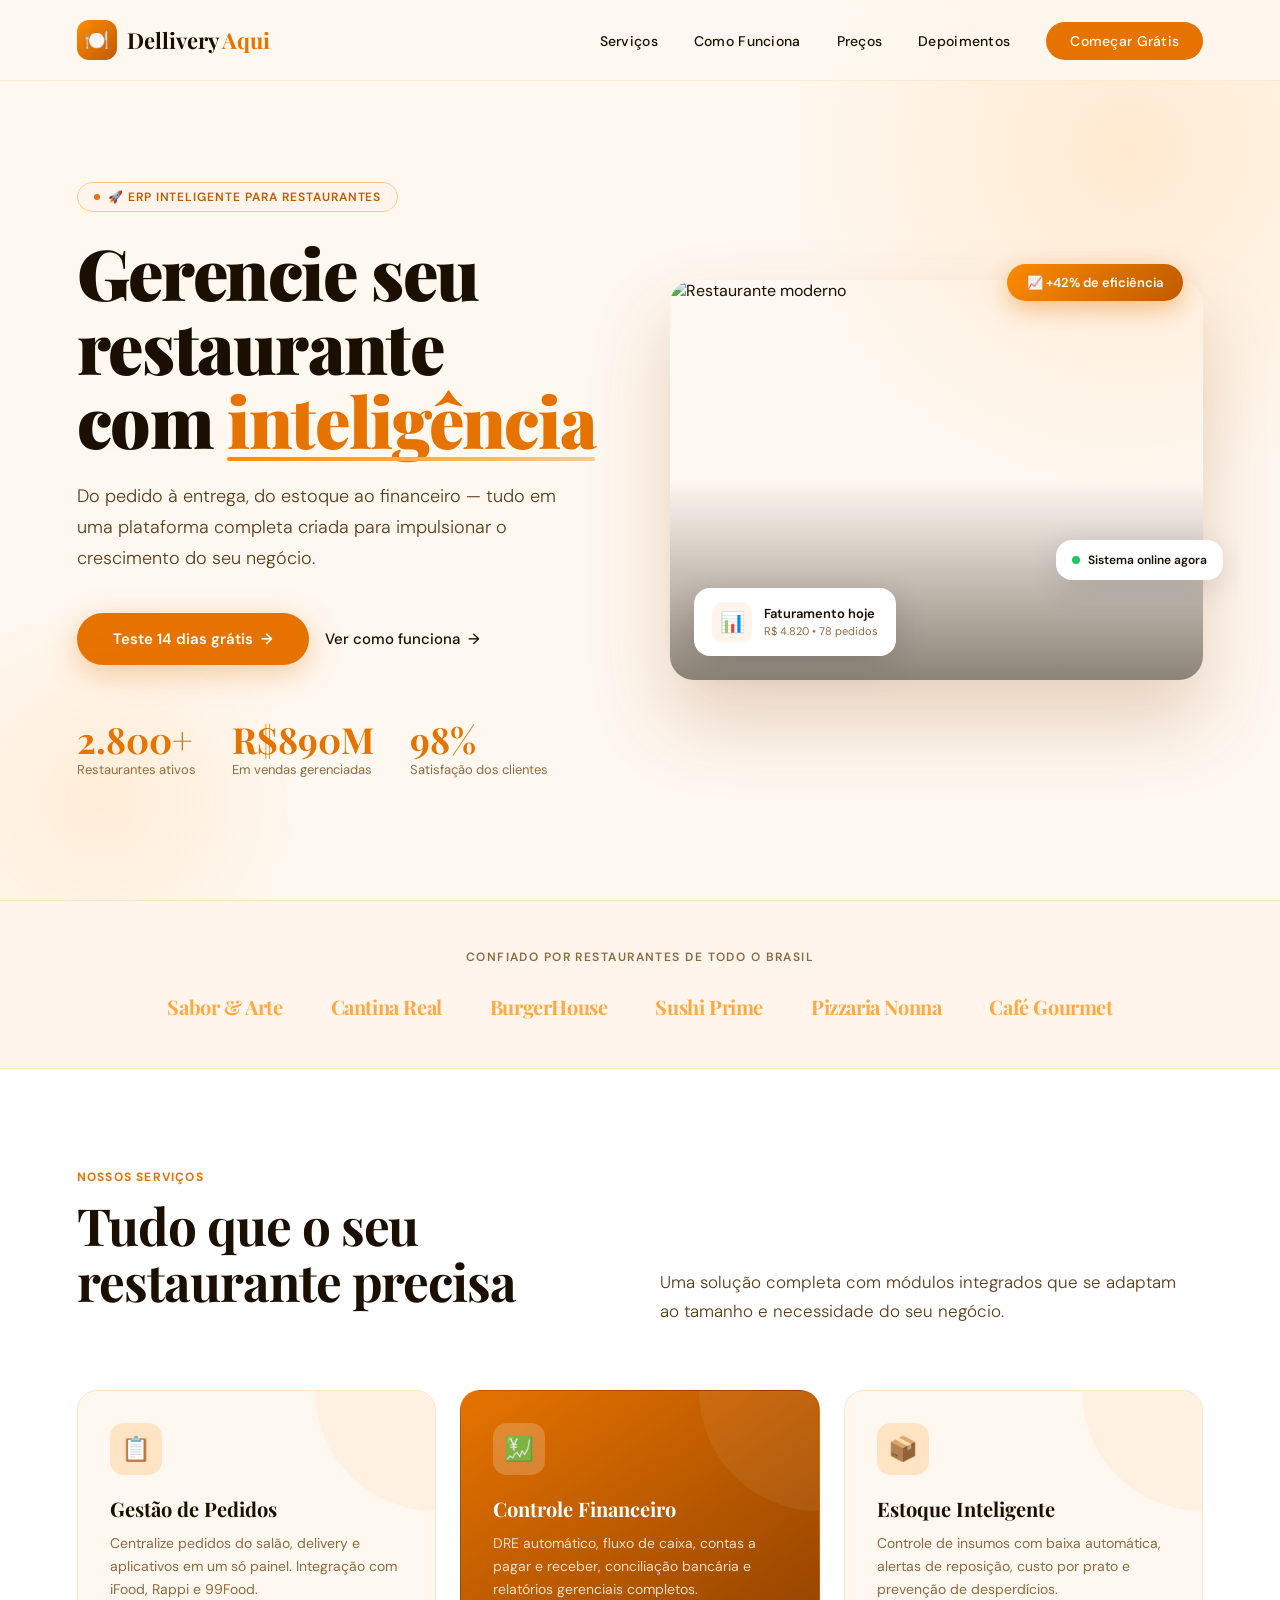
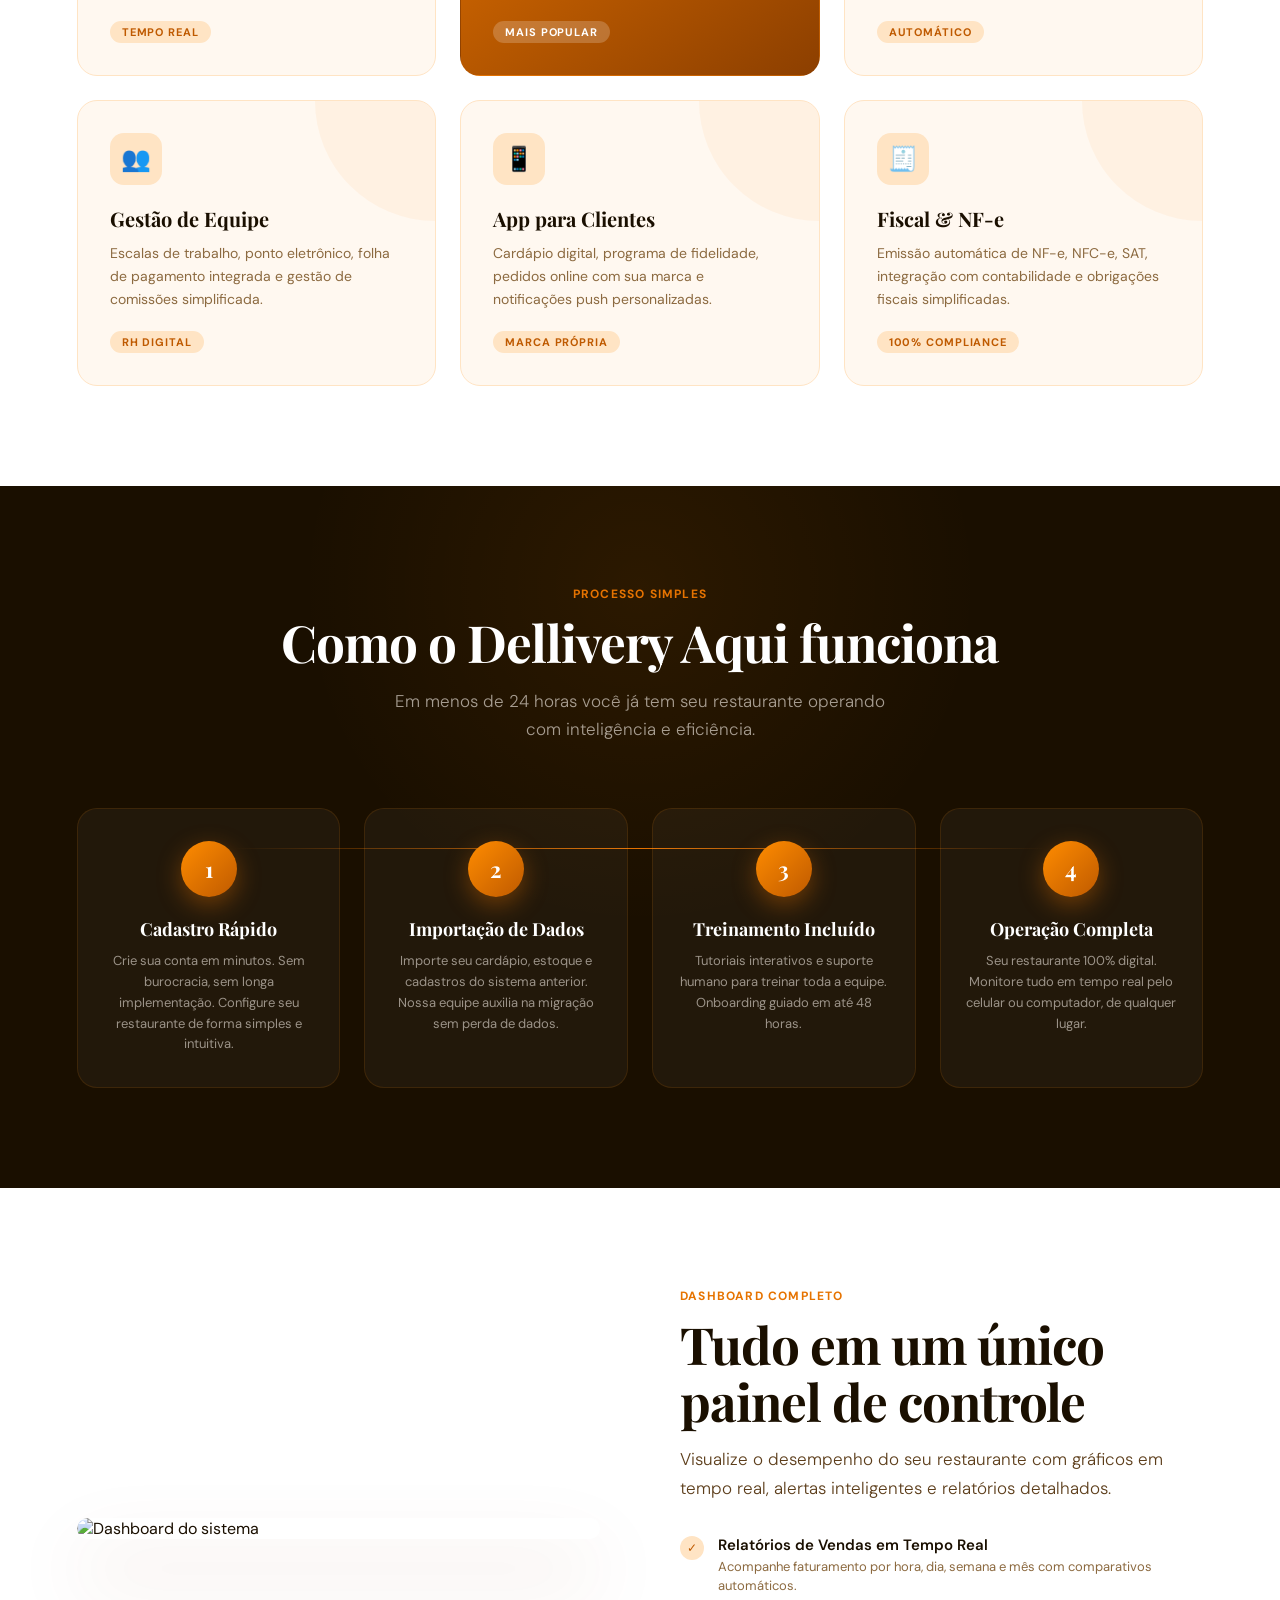
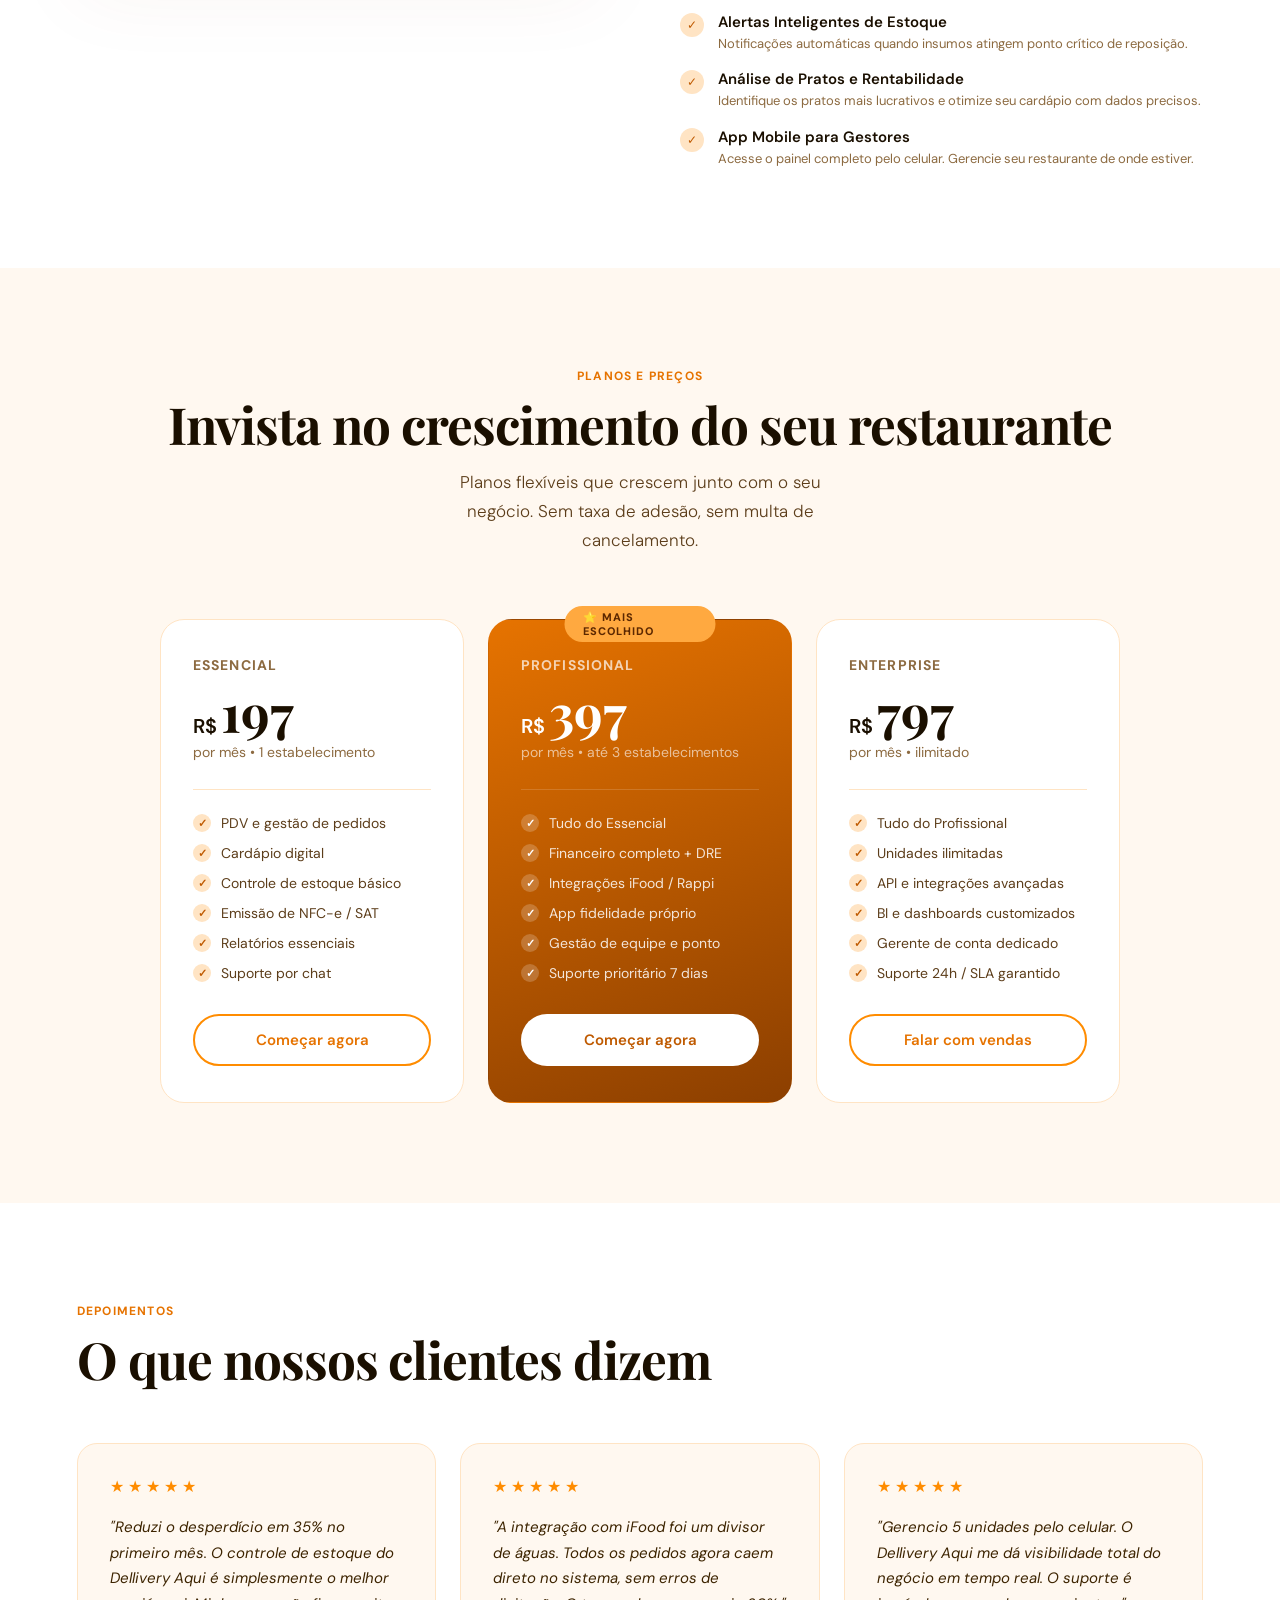
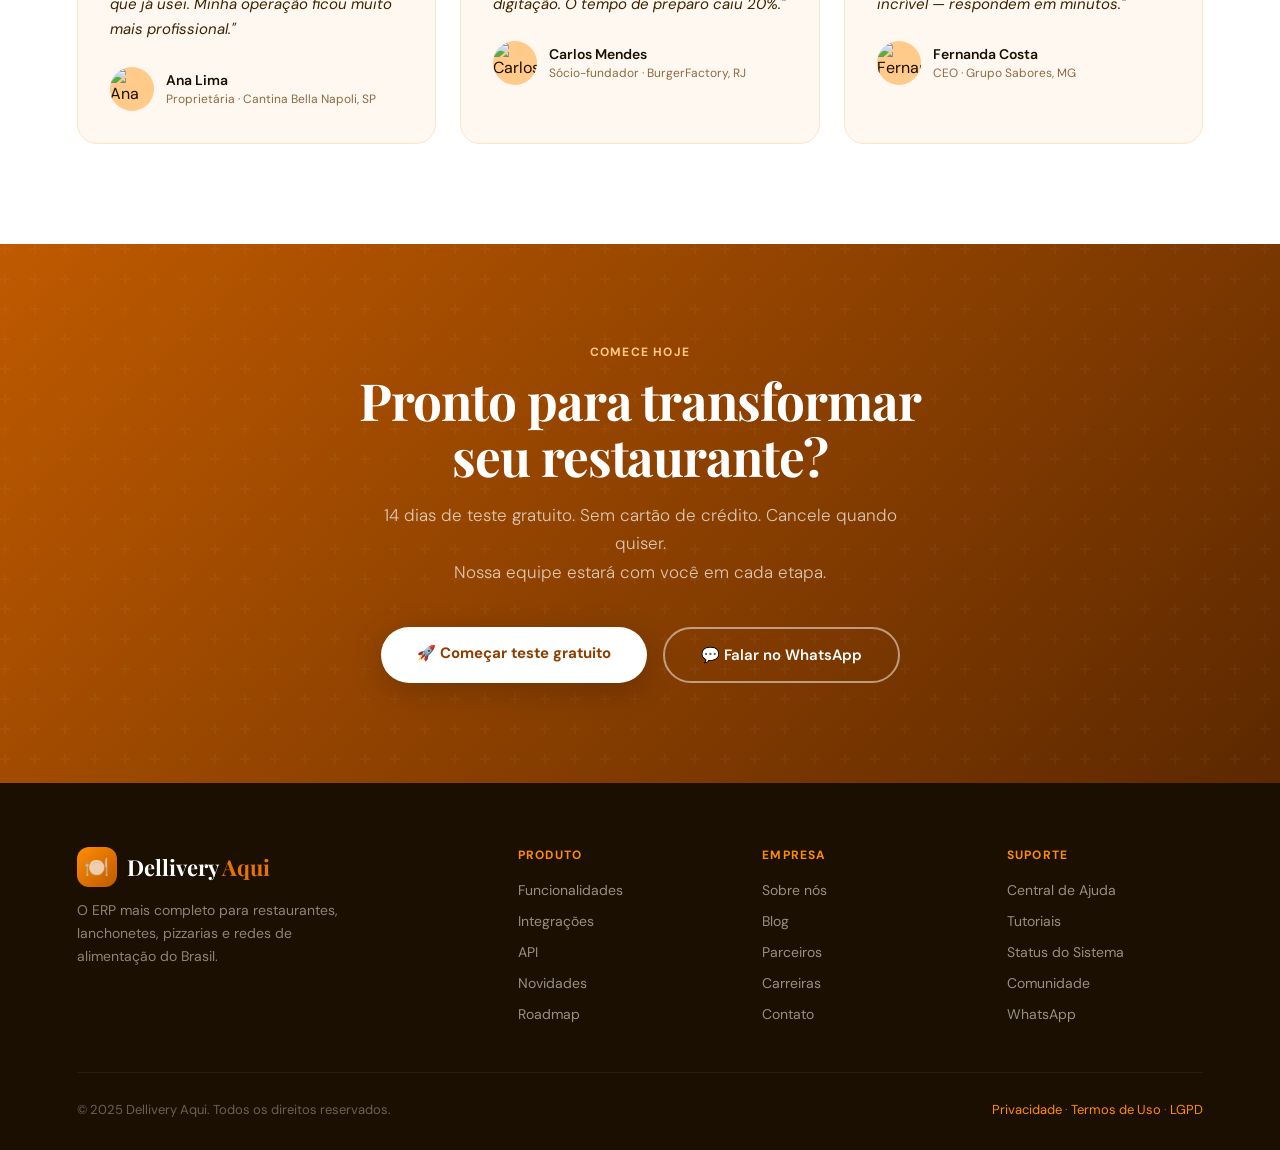
==== index.html @ b03564ce "arquivo inicial do site" ====
<!DOCTYPE html>
<html lang="pt-BR">
<head>
  <meta charset="UTF-8" />
  <meta name="viewport" content="width=device-width, initial-scale=1.0" />
  <title>Dellivery Aqui — ERP para Restaurantes</title>
  <link href="https://fonts.googleapis.com/css2?family=Playfair+Display:wght@700;900&family=DM+Sans:wght@300;400;500;600&display=swap" rel="stylesheet" />
  <style>
    *, *::before, *::after { box-sizing: border-box; margin: 0; padding: 0; }

    :root {
      --orange-50: #FFF5EC;
      --orange-100: #FFE4C4;
      --orange-200: #FFCA8A;
      --orange-300: #FFA940;
      --orange-400: #FF8C00;
      --orange-500: #E67300;
      --orange-600: #BF5A00;
      --orange-700: #8C3F00;
      --orange-800: #5C2800;
      --dark: #1A0F00;
      --dark-2: #2D1A00;
      --dark-3: #3D2400;
      --text-muted: #8C6A40;
      --cream: #FFF8F0;
      --white: #FFFFFF;
    }

    html { scroll-behavior: smooth; }

    body {
      font-family: 'DM Sans', sans-serif;
      background: var(--cream);
      color: var(--dark);
      overflow-x: hidden;
    }

    /* ——— NAV ——— */
    nav {
      position: fixed; top: 0; left: 0; right: 0; z-index: 999;
      display: flex; align-items: center; justify-content: space-between;
      padding: 20px 6%;
      background: rgba(255,248,240,0.85);
      backdrop-filter: blur(16px);
      border-bottom: 1px solid rgba(255,140,0,0.12);
      transition: box-shadow 0.3s;
    }
    nav.scrolled { box-shadow: 0 4px 40px rgba(230,115,0,0.12); }

    .logo {
      display: flex; align-items: center; gap: 10px;
      text-decoration: none;
    }
    .logo-icon {
      width: 40px; height: 40px; border-radius: 12px;
      background: linear-gradient(135deg, var(--orange-400), var(--orange-600));
      display: flex; align-items: center; justify-content: center;
      font-size: 20px;
    }
    .logo-text {
      font-family: 'Playfair Display', serif;
      font-size: 22px; font-weight: 700;
      color: var(--dark);
      line-height: 1;
    }
    .logo-text span { color: var(--orange-500); }

    .nav-links {
      display: flex; align-items: center; gap: 36px;
      list-style: none;
    }
    .nav-links a {
      font-size: 14px; font-weight: 500; letter-spacing: 0.02em;
      color: var(--dark); text-decoration: none;
      transition: color 0.2s;
    }
    .nav-links a:hover { color: var(--orange-500); }

    .nav-cta {
      background: var(--orange-500);
      color: white !important;
      padding: 10px 24px !important;
      border-radius: 100px;
      transition: background 0.2s, transform 0.2s !important;
    }
    .nav-cta:hover { background: var(--orange-600) !important; transform: translateY(-1px); }

    /* ——— HERO ——— */
    .hero {
      min-height: 100vh;
      padding: 140px 6% 80px;
      display: grid;
      grid-template-columns: 1fr 1fr;
      gap: 60px;
      align-items: center;
      position: relative;
      overflow: hidden;
    }

    .hero::before {
      content: '';
      position: absolute; top: -200px; right: -200px;
      width: 700px; height: 700px;
      border-radius: 50%;
      background: radial-gradient(circle, rgba(255,169,64,0.18) 0%, transparent 70%);
      pointer-events: none;
    }

    .hero::after {
      content: '';
      position: absolute; bottom: -100px; left: -100px;
      width: 400px; height: 400px;
      border-radius: 50%;
      background: radial-gradient(circle, rgba(255,140,0,0.10) 0%, transparent 70%);
      pointer-events: none;
    }

    .hero-label {
      display: inline-flex; align-items: center; gap: 8px;
      background: var(--orange-50);
      border: 1px solid var(--orange-200);
      color: var(--orange-600);
      font-size: 12px; font-weight: 600; letter-spacing: 0.08em;
      text-transform: uppercase;
      padding: 6px 16px; border-radius: 100px;
      margin-bottom: 24px;
      animation: fadeUp 0.6s ease both;
    }

    .hero-label::before {
      content: ''; width: 6px; height: 6px;
      border-radius: 50%; background: var(--orange-500);
      animation: pulse 2s infinite;
    }

    @keyframes pulse {
      0%, 100% { opacity: 1; transform: scale(1); }
      50% { opacity: 0.5; transform: scale(0.8); }
    }

    h1 {
      font-family: 'Playfair Display', serif;
      font-size: clamp(44px, 5.5vw, 76px);
      font-weight: 900;
      line-height: 1.05;
      letter-spacing: -0.02em;
      margin-bottom: 24px;
      animation: fadeUp 0.6s 0.1s ease both;
    }

    h1 .accent {
      color: var(--orange-500);
      position: relative;
      display: inline-block;
    }

    h1 .accent::after {
      content: '';
      position: absolute; bottom: -4px; left: 0; right: 0; height: 4px;
      background: linear-gradient(90deg, var(--orange-400), var(--orange-200));
      border-radius: 2px;
    }

    .hero-desc {
      font-size: 18px; font-weight: 300; line-height: 1.7;
      color: #5C3D1A;
      max-width: 480px;
      margin-bottom: 40px;
      animation: fadeUp 0.6s 0.2s ease both;
    }

    .hero-actions {
      display: flex; gap: 16px; align-items: center;
      animation: fadeUp 0.6s 0.3s ease both;
    }

    .btn-primary {
      background: var(--orange-500);
      color: white;
      padding: 16px 36px;
      border-radius: 100px;
      font-size: 15px; font-weight: 600;
      text-decoration: none;
      border: none; cursor: pointer;
      transition: all 0.25s;
      box-shadow: 0 8px 30px rgba(230,115,0,0.35);
      display: inline-flex; align-items: center; gap: 8px;
    }
    .btn-primary:hover { background: var(--orange-600); transform: translateY(-2px); box-shadow: 0 12px 40px rgba(230,115,0,0.45); }

    .btn-ghost {
      color: var(--dark);
      font-size: 15px; font-weight: 500;
      text-decoration: none;
      display: inline-flex; align-items: center; gap: 8px;
      transition: color 0.2s;
    }
    .btn-ghost:hover { color: var(--orange-500); }
    .btn-ghost .arrow { transition: transform 0.2s; }
    .btn-ghost:hover .arrow { transform: translateX(4px); }

    .hero-stats {
      display: flex; gap: 36px;
      margin-top: 56px;
      animation: fadeUp 0.6s 0.4s ease both;
    }

    .stat-item {}
    .stat-num {
      font-family: 'Playfair Display', serif;
      font-size: 36px; font-weight: 700;
      color: var(--orange-500);
      line-height: 1;
    }
    .stat-label { font-size: 13px; color: var(--text-muted); margin-top: 4px; }

    /* Hero visual */
    .hero-visual {
      position: relative;
      animation: fadeUp 0.8s 0.2s ease both;
    }

    .hero-img-main {
      width: 100%; aspect-ratio: 4/3;
      border-radius: 24px;
      overflow: hidden;
      box-shadow: 0 40px 80px rgba(140,63,0,0.22);
      position: relative;
    }

    .hero-img-main img {
      width: 100%; height: 100%;
      object-fit: cover;
      transition: transform 0.6s ease;
    }
    .hero-img-main:hover img { transform: scale(1.03); }

    .hero-img-main::after {
      content: '';
      position: absolute; inset: 0;
      background: linear-gradient(180deg, transparent 50%, rgba(26,15,0,0.5) 100%);
    }

    .hero-badge {
      position: absolute; bottom: 24px; left: 24px; z-index: 2;
      background: white;
      border-radius: 16px;
      padding: 14px 18px;
      display: flex; align-items: center; gap: 12px;
      box-shadow: 0 8px 32px rgba(0,0,0,0.15);
    }
    .hero-badge-icon {
      width: 40px; height: 40px;
      background: var(--orange-50);
      border-radius: 10px;
      display: flex; align-items: center; justify-content: center;
      font-size: 20px;
    }
    .hero-badge-text { font-size: 13px; font-weight: 600; color: var(--dark); }
    .hero-badge-sub { font-size: 11px; color: var(--text-muted); margin-top: 2px; }

    .hero-pill {
      position: absolute; top: -16px; right: 20px;
      background: linear-gradient(135deg, var(--orange-400), var(--orange-600));
      color: white; border-radius: 100px;
      padding: 10px 20px; font-size: 13px; font-weight: 600;
      box-shadow: 0 8px 24px rgba(230,115,0,0.4);
      animation: float 4s ease-in-out infinite;
    }

    @keyframes float {
      0%, 100% { transform: translateY(0); }
      50% { transform: translateY(-8px); }
    }

    .hero-pill-2 {
      position: absolute; bottom: 100px; right: -20px;
      background: white;
      border-radius: 16px;
      padding: 12px 16px;
      font-size: 12px; font-weight: 600;
      color: var(--dark);
      box-shadow: 0 8px 32px rgba(0,0,0,0.12);
      animation: float 5s 1s ease-in-out infinite;
      display: flex; align-items: center; gap: 8px;
    }
    .hero-pill-2 .dot { width: 8px; height: 8px; border-radius: 50%; background: #22c55e; }

    @keyframes fadeUp {
      from { opacity: 0; transform: translateY(20px); }
      to { opacity: 1; transform: translateY(0); }
    }

    /* ——— SECTION COMMON ——— */
    section { padding: 100px 6%; }

    .section-label {
      font-size: 12px; font-weight: 700; letter-spacing: 0.1em;
      text-transform: uppercase; color: var(--orange-500);
      margin-bottom: 12px;
    }

    .section-title {
      font-family: 'Playfair Display', serif;
      font-size: clamp(32px, 4vw, 52px);
      font-weight: 700; line-height: 1.1;
      letter-spacing: -0.02em;
      margin-bottom: 16px;
    }

    .section-desc {
      font-size: 17px; font-weight: 300; line-height: 1.7;
      color: #5C3D1A; max-width: 520px;
    }

    /* ——— LOGOS BAR ——— */
    .logos-bar {
      padding: 48px 6%;
      background: var(--orange-50);
      border-top: 1px solid var(--orange-100);
      border-bottom: 1px solid var(--orange-100);
    }
    .logos-bar p {
      text-align: center; font-size: 12px; font-weight: 600;
      text-transform: uppercase; letter-spacing: 0.12em;
      color: var(--text-muted); margin-bottom: 28px;
    }
    .logos-row {
      display: flex; align-items: center; justify-content: center;
      gap: 48px; flex-wrap: wrap;
    }
    .brand-logo {
      font-family: 'Playfair Display', serif;
      font-size: 20px; font-weight: 700;
      color: var(--orange-300);
      letter-spacing: -0.02em;
      transition: color 0.2s;
      cursor: default;
    }
    .brand-logo:hover { color: var(--orange-500); }

    /* ——— SERVICES ——— */
    #servicos { background: white; }

    .services-header {
      display: grid; grid-template-columns: 1fr 1fr;
      gap: 40px; align-items: end;
      margin-bottom: 64px;
    }

    .services-grid {
      display: grid; grid-template-columns: repeat(3, 1fr);
      gap: 24px;
    }

    .service-card {
      background: var(--cream);
      border-radius: 20px;
      padding: 32px;
      border: 1px solid var(--orange-100);
      position: relative;
      overflow: hidden;
      transition: all 0.3s ease;
      cursor: default;
    }
    .service-card:hover {
      transform: translateY(-6px);
      border-color: var(--orange-300);
      box-shadow: 0 20px 60px rgba(230,115,0,0.12);
    }

    .service-card.featured {
      background: linear-gradient(145deg, var(--orange-500), var(--orange-700));
      border-color: transparent;
      color: white;
    }

    .service-card::before {
      content: '';
      position: absolute; top: 0; right: 0;
      width: 120px; height: 120px;
      border-radius: 0 0 0 120px;
      background: rgba(255,140,0,0.06);
      pointer-events: none;
    }
    .service-card.featured::before { background: rgba(255,255,255,0.06); }

    .service-icon {
      width: 52px; height: 52px;
      border-radius: 14px;
      background: var(--orange-100);
      display: flex; align-items: center; justify-content: center;
      font-size: 24px;
      margin-bottom: 20px;
      transition: transform 0.2s;
    }
    .service-card:hover .service-icon { transform: scale(1.1); }
    .service-card.featured .service-icon { background: rgba(255,255,255,0.2); }

    .service-title {
      font-family: 'Playfair Display', serif;
      font-size: 20px; font-weight: 700;
      margin-bottom: 10px;
      color: var(--dark);
    }
    .service-card.featured .service-title { color: white; }

    .service-desc {
      font-size: 14px; line-height: 1.65;
      color: var(--text-muted);
    }
    .service-card.featured .service-desc { color: rgba(255,255,255,0.8); }

    .service-tag {
      display: inline-block; margin-top: 20px;
      font-size: 11px; font-weight: 700; letter-spacing: 0.08em;
      text-transform: uppercase;
      color: var(--orange-600);
      background: var(--orange-100);
      padding: 4px 12px; border-radius: 100px;
    }
    .service-card.featured .service-tag { background: rgba(255,255,255,0.2); color: white; }

    /* ——— HOW IT WORKS ——— */
    #como-funciona {
      background: var(--dark);
      color: white;
      position: relative;
      overflow: hidden;
    }
    #como-funciona::before {
      content: '';
      position: absolute; top: -300px; left: 50%;
      transform: translateX(-50%);
      width: 800px; height: 800px;
      border-radius: 50%;
      background: radial-gradient(circle, rgba(255,140,0,0.08) 0%, transparent 60%);
      pointer-events: none;
    }

    #como-funciona .section-title { color: white; }
    #como-funciona .section-desc { color: rgba(255,248,240,0.6); }

    .steps-grid {
      display: grid; grid-template-columns: repeat(4, 1fr);
      gap: 24px; margin-top: 64px;
      position: relative;
    }

    .steps-grid::before {
      content: '';
      position: absolute; top: 40px; left: calc(12.5% + 16px); right: calc(12.5% + 16px);
      height: 1px;
      background: linear-gradient(90deg, transparent, var(--orange-500), transparent);
    }

    .step-card {
      text-align: center;
      padding: 32px 24px;
      border-radius: 20px;
      background: rgba(255,255,255,0.04);
      border: 1px solid rgba(255,140,0,0.12);
      transition: all 0.3s;
    }
    .step-card:hover { background: rgba(255,255,255,0.07); border-color: rgba(255,140,0,0.3); transform: translateY(-4px); }

    .step-num {
      width: 56px; height: 56px;
      border-radius: 50%;
      background: linear-gradient(135deg, var(--orange-400), var(--orange-600));
      display: flex; align-items: center; justify-content: center;
      font-family: 'Playfair Display', serif;
      font-size: 22px; font-weight: 700; color: white;
      margin: 0 auto 20px;
      box-shadow: 0 8px 24px rgba(230,115,0,0.4);
    }

    .step-title {
      font-family: 'Playfair Display', serif;
      font-size: 18px; font-weight: 700; color: white;
      margin-bottom: 10px;
    }

    .step-desc { font-size: 13px; line-height: 1.6; color: rgba(255,248,240,0.55); }

    /* ——— DASHBOARD SHOWCASE ——— */
    #dashboard {
      background: white;
      display: grid; grid-template-columns: 1fr 1fr;
      gap: 80px; align-items: center;
    }

    .dashboard-img {
      border-radius: 24px; overflow: hidden;
      box-shadow: 0 40px 80px rgba(140,63,0,0.15);
      position: relative;
    }
    .dashboard-img img {
      width: 100%; display: block;
    }

    .feature-list { list-style: none; margin-top: 32px; display: flex; flex-direction: column; gap: 16px; }
    .feature-item {
      display: flex; gap: 14px; align-items: flex-start;
    }
    .feature-check {
      flex-shrink: 0;
      width: 24px; height: 24px;
      border-radius: 50%;
      background: var(--orange-100);
      display: flex; align-items: center; justify-content: center;
      font-size: 12px;
      color: var(--orange-600);
      margin-top: 1px;
    }
    .feature-text-title { font-size: 15px; font-weight: 600; color: var(--dark); }
    .feature-text-desc { font-size: 13px; color: var(--text-muted); margin-top: 2px; line-height: 1.5; }

    /* ——— PRICING ——— */
    #precos { background: var(--cream); }

    .pricing-header { text-align: center; margin-bottom: 64px; }
    .pricing-header .section-desc { max-width: 420px; margin: 0 auto; text-align: center; }

    .pricing-grid {
      display: grid; grid-template-columns: repeat(3, 1fr);
      gap: 24px; max-width: 960px; margin: 0 auto;
    }

    .plan-card {
      background: white;
      border-radius: 24px;
      padding: 36px 32px;
      border: 1px solid var(--orange-100);
      position: relative;
      transition: all 0.3s;
    }
    .plan-card:hover { box-shadow: 0 20px 60px rgba(230,115,0,0.1); transform: translateY(-4px); }

    .plan-card.popular {
      background: linear-gradient(160deg, var(--orange-500), var(--orange-700));
      border-color: transparent;
      transform: scale(1.04);
    }
    .plan-card.popular:hover { transform: scale(1.04) translateY(-4px); }

    .popular-badge {
      position: absolute; top: -14px; left: 50%; transform: translateX(-50%);
      background: var(--orange-300);
      color: var(--orange-800);
      font-size: 11px; font-weight: 800;
      text-transform: uppercase; letter-spacing: 0.1em;
      padding: 4px 18px; border-radius: 100px;
    }

    .plan-name {
      font-size: 14px; font-weight: 700; text-transform: uppercase;
      letter-spacing: 0.08em; color: var(--text-muted);
      margin-bottom: 12px;
    }
    .plan-card.popular .plan-name { color: rgba(255,255,255,0.7); }

    .plan-price {
      display: flex; align-items: baseline; gap: 4px;
      margin-bottom: 4px;
    }
    .plan-currency { font-size: 20px; font-weight: 600; color: var(--dark); margin-top: 6px; }
    .plan-amount {
      font-family: 'Playfair Display', serif;
      font-size: 52px; font-weight: 700; color: var(--dark); line-height: 1;
    }
    .plan-card.popular .plan-currency,
    .plan-card.popular .plan-amount { color: white; }
    .plan-period { font-size: 14px; color: var(--text-muted); margin-bottom: 28px; }
    .plan-card.popular .plan-period { color: rgba(255,255,255,0.6); }

    .plan-divider {
      height: 1px; background: var(--orange-100);
      margin: 24px 0;
    }
    .plan-card.popular .plan-divider { background: rgba(255,255,255,0.15); }

    .plan-features { list-style: none; display: flex; flex-direction: column; gap: 12px; margin-bottom: 32px; }
    .plan-feature {
      display: flex; gap: 10px; align-items: center;
      font-size: 14px; color: #5C3D1A;
    }
    .plan-card.popular .plan-feature { color: rgba(255,255,255,0.85); }
    .plan-feature::before {
      content: '✓';
      width: 18px; height: 18px; border-radius: 50%;
      background: var(--orange-100);
      color: var(--orange-600);
      font-size: 11px; font-weight: 800;
      display: flex; align-items: center; justify-content: center;
      flex-shrink: 0;
    }
    .plan-card.popular .plan-feature::before { background: rgba(255,255,255,0.2); color: white; }

    .plan-btn {
      width: 100%; padding: 14px;
      border-radius: 100px;
      font-size: 15px; font-weight: 600;
      text-align: center;
      border: 2px solid var(--orange-400);
      background: transparent;
      color: var(--orange-500);
      cursor: pointer; text-decoration: none;
      display: block; transition: all 0.2s;
    }
    .plan-btn:hover { background: var(--orange-500); color: white; }
    .plan-card.popular .plan-btn {
      background: white; color: var(--orange-600);
      border-color: transparent;
    }
    .plan-card.popular .plan-btn:hover { background: var(--orange-100); }

    /* ——— TESTIMONIALS ——— */
    #depoimentos { background: white; }

    .testimonials-header { margin-bottom: 56px; }

    .testimonials-grid {
      display: grid; grid-template-columns: repeat(3, 1fr);
      gap: 24px;
    }

    .testimonial-card {
      background: var(--cream);
      border-radius: 20px;
      padding: 32px;
      border: 1px solid var(--orange-100);
      transition: all 0.3s;
    }
    .testimonial-card:hover { box-shadow: 0 16px 48px rgba(230,115,0,0.1); transform: translateY(-4px); border-color: var(--orange-200); }

    .stars { display: flex; gap: 4px; margin-bottom: 18px; }
    .star { color: var(--orange-400); font-size: 16px; }

    .testimonial-text {
      font-size: 15px; line-height: 1.7;
      color: #3D2400; margin-bottom: 24px;
      font-style: italic;
    }

    .testimonial-author { display: flex; align-items: center; gap: 12px; }
    .author-avatar {
      width: 44px; height: 44px; border-radius: 50%;
      overflow: hidden; background: var(--orange-200);
      flex-shrink: 0;
    }
    .author-avatar img { width: 100%; height: 100%; object-fit: cover; }
    .author-name { font-size: 14px; font-weight: 600; color: var(--dark); }
    .author-role { font-size: 12px; color: var(--text-muted); margin-top: 2px; }

    /* ——— CTA ——— */
    #contato {
      background: linear-gradient(135deg, var(--orange-600), var(--orange-800));
      padding: 100px 6%;
      text-align: center;
      position: relative; overflow: hidden;
    }
    #contato::before {
      content: '';
      position: absolute; inset: 0;
      background: url("data:image/svg+xml,%3Csvg width='60' height='60' viewBox='0 0 60 60' xmlns='http://www.w3.org/2000/svg'%3E%3Cg fill='none' fill-rule='evenodd'%3E%3Cg fill='%23ffffff' fill-opacity='0.03'%3E%3Cpath d='M36 34v-4h-2v4h-4v2h4v4h2v-4h4v-2h-4zm0-30V0h-2v4h-4v2h4v4h2V6h4V4h-4zM6 34v-4H4v4H0v2h4v4h2v-4h4v-2H6zM6 4V0H4v4H0v2h4v4h2V6h4V4H6z'/%3E%3C/g%3E%3C/g%3E%3C/svg%3E");
    }

    #contato .section-title { color: white; font-size: clamp(36px, 4vw, 60px); }
    #contato .section-desc { color: rgba(255,255,255,0.7); margin: 0 auto 40px; text-align: center; }
    #contato .section-label { color: var(--orange-200); }

    .cta-actions {
      display: flex; gap: 16px; justify-content: center; flex-wrap: wrap;
    }

    .btn-white {
      background: white; color: var(--orange-700);
      padding: 16px 36px;
      border-radius: 100px;
      font-size: 15px; font-weight: 700;
      text-decoration: none; cursor: pointer;
      transition: all 0.25s;
      box-shadow: 0 8px 32px rgba(0,0,0,0.2);
    }
    .btn-white:hover { transform: translateY(-2px); box-shadow: 0 16px 48px rgba(0,0,0,0.25); }

    .btn-outline-white {
      border: 2px solid rgba(255,255,255,0.5);
      color: white; padding: 16px 36px;
      border-radius: 100px;
      font-size: 15px; font-weight: 600;
      text-decoration: none; cursor: pointer;
      transition: all 0.25s; background: transparent;
    }
    .btn-outline-white:hover { border-color: white; background: rgba(255,255,255,0.1); }

    /* ——— FOOTER ——— */
    footer {
      background: var(--dark);
      color: rgba(255,248,240,0.7);
      padding: 64px 6% 32px;
    }

    .footer-grid {
      display: grid; grid-template-columns: 2fr 1fr 1fr 1fr;
      gap: 48px; margin-bottom: 48px;
    }

    .footer-brand .logo-text { color: white; }
    .footer-desc {
      font-size: 14px; line-height: 1.65;
      color: rgba(255,248,240,0.5);
      margin-top: 12px; max-width: 280px;
    }

    .footer-title { font-size: 12px; font-weight: 700; text-transform: uppercase; letter-spacing: 0.1em; color: var(--orange-400); margin-bottom: 16px; }
    .footer-links { list-style: none; display: flex; flex-direction: column; gap: 10px; }
    .footer-links a { font-size: 14px; color: rgba(255,248,240,0.55); text-decoration: none; transition: color 0.2s; }
    .footer-links a:hover { color: var(--orange-300); }

    .footer-bottom {
      border-top: 1px solid rgba(255,255,255,0.06);
      padding-top: 28px;
      display: flex; justify-content: space-between; align-items: center;
      font-size: 13px; color: rgba(255,248,240,0.35);
    }
    .footer-bottom a { color: var(--orange-400); text-decoration: none; }

    /* ——— RESPONSIVE ——— */
    @media (max-width: 1024px) {
      .hero { grid-template-columns: 1fr; gap: 40px; }
      .services-grid { grid-template-columns: repeat(2, 1fr); }
      .steps-grid { grid-template-columns: repeat(2, 1fr); }
      .steps-grid::before { display: none; }
      #dashboard { grid-template-columns: 1fr; }
      .footer-grid { grid-template-columns: 1fr 1fr; }
      .testimonials-grid { grid-template-columns: 1fr 1fr; }
      .services-header { grid-template-columns: 1fr; }
    }

    @media (max-width: 768px) {
      nav { padding: 16px 5%; }
      .nav-links { display: none; }
      section { padding: 72px 5%; }
      .hero { padding: 120px 5% 60px; }
      .hero-stats { gap: 24px; }
      .pricing-grid { grid-template-columns: 1fr; }
      .plan-card.popular { transform: none; }
      .testimonials-grid { grid-template-columns: 1fr; }
      .footer-grid { grid-template-columns: 1fr; gap: 32px; }
      .services-grid { grid-template-columns: 1fr; }
      .steps-grid { grid-template-columns: 1fr; }
      .footer-bottom { flex-direction: column; gap: 12px; text-align: center; }
    }

    /* scroll animations */
    .reveal {
      opacity: 0; transform: translateY(24px);
      transition: opacity 0.6s ease, transform 0.6s ease;
    }
    .reveal.visible { opacity: 1; transform: translateY(0); }
  </style>
</head>
<body>

<!-- NAV -->
<nav id="navbar">
  <a href="#" class="logo">
    <div class="logo-icon">🍽️</div>
    <div class="logo-text">Dellivery <span>Aqui</span></div>
  </a>
  <ul class="nav-links">
    <li><a href="#servicos">Serviços</a></li>
    <li><a href="#como-funciona">Como Funciona</a></li>
    <li><a href="#precos">Preços</a></li>
    <li><a href="#depoimentos">Depoimentos</a></li>
    <li><a href="#contato" class="nav-cta">Começar Grátis</a></li>
  </ul>
</nav>

<!-- HERO -->
<section class="hero" id="inicio">
  <div class="hero-content">
    <div class="hero-label">🚀 ERP Inteligente para Restaurantes</div>
    <h1>Gerencie seu<br>restaurante<br>com <span class="accent">inteligência</span></h1>
    <p class="hero-desc">
      Do pedido à entrega, do estoque ao financeiro — tudo em uma plataforma completa criada para impulsionar o crescimento do seu negócio.
    </p>
    <div class="hero-actions">
      <a href="#contato" class="btn-primary">
        Teste 14 dias grátis
        <span>→</span>
      </a>
      <a href="#como-funciona" class="btn-ghost">
        Ver como funciona <span class="arrow">→</span>
      </a>
    </div>
    <div class="hero-stats">
      <div class="stat-item">
        <div class="stat-num">2.800+</div>
        <div class="stat-label">Restaurantes ativos</div>
      </div>
      <div class="stat-item">
        <div class="stat-num">R$890M</div>
        <div class="stat-label">Em vendas gerenciadas</div>
      </div>
      <div class="stat-item">
        <div class="stat-num">98%</div>
        <div class="stat-label">Satisfação dos clientes</div>
      </div>
    </div>
  </div>

  <div class="hero-visual">
    <div class="hero-pill">📈 +42% de eficiência</div>
    <div class="hero-img-main">
      <img src="https://images.unsplash.com/photo-1555396273-367ea4eb4db5?w=800&q=80" alt="Restaurante moderno" />
    </div>
    <div class="hero-badge">
      <div class="hero-badge-icon">📊</div>
      <div>
        <div class="hero-badge-text">Faturamento hoje</div>
        <div class="hero-badge-sub">R$ 4.820 • 78 pedidos</div>
      </div>
    </div>
    <div class="hero-pill-2">
      <div class="dot"></div>
      Sistema online agora
    </div>
  </div>
</section>

<!-- LOGOS BAR -->
<div class="logos-bar">
  <p>Confiado por restaurantes de todo o Brasil</p>
  <div class="logos-row">
    <div class="brand-logo">Sabor & Arte</div>
    <div class="brand-logo">Cantina Real</div>
    <div class="brand-logo">BurgerHouse</div>
    <div class="brand-logo">Sushi Prime</div>
    <div class="brand-logo">Pizzaria Nonna</div>
    <div class="brand-logo">Café Gourmet</div>
  </div>
</div>

<!-- SERVICES -->
<section id="servicos">
  <div class="services-header reveal">
    <div>
      <div class="section-label">Nossos Serviços</div>
      <h2 class="section-title">Tudo que o seu restaurante precisa</h2>
    </div>
    <p class="section-desc">
      Uma solução completa com módulos integrados que se adaptam ao tamanho e necessidade do seu negócio.
    </p>
  </div>

  <div class="services-grid">
    <div class="service-card reveal">
      <div class="service-icon">📋</div>
      <div class="service-title">Gestão de Pedidos</div>
      <div class="service-desc">Centralize pedidos do salão, delivery e aplicativos em um só painel. Integração com iFood, Rappi e 99Food.</div>
      <span class="service-tag">Tempo Real</span>
    </div>
    <div class="service-card featured reveal">
      <div class="service-icon">💹</div>
      <div class="service-title">Controle Financeiro</div>
      <div class="service-desc">DRE automático, fluxo de caixa, contas a pagar e receber, conciliação bancária e relatórios gerenciais completos.</div>
      <span class="service-tag">Mais Popular</span>
    </div>
    <div class="service-card reveal">
      <div class="service-icon">📦</div>
      <div class="service-title">Estoque Inteligente</div>
      <div class="service-desc">Controle de insumos com baixa automática, alertas de reposição, custo por prato e prevenção de desperdícios.</div>
      <span class="service-tag">Automático</span>
    </div>
    <div class="service-card reveal">
      <div class="service-icon">👥</div>
      <div class="service-title">Gestão de Equipe</div>
      <div class="service-desc">Escalas de trabalho, ponto eletrônico, folha de pagamento integrada e gestão de comissões simplificada.</div>
      <span class="service-tag">RH Digital</span>
    </div>
    <div class="service-card reveal">
      <div class="service-icon">📱</div>
      <div class="service-title">App para Clientes</div>
      <div class="service-desc">Cardápio digital, programa de fidelidade, pedidos online com sua marca e notificações push personalizadas.</div>
      <span class="service-tag">Marca Própria</span>
    </div>
    <div class="service-card reveal">
      <div class="service-icon">🧾</div>
      <div class="service-title">Fiscal & NF-e</div>
      <div class="service-desc">Emissão automática de NF-e, NFC-e, SAT, integração com contabilidade e obrigações fiscais simplificadas.</div>
      <span class="service-tag">100% Compliance</span>
    </div>
  </div>
</section>

<!-- HOW IT WORKS -->
<section id="como-funciona">
  <div style="text-align:center;" class="reveal">
    <div class="section-label">Processo Simples</div>
    <h2 class="section-title">Como o Dellivery Aqui funciona</h2>
    <p class="section-desc" style="margin: 0 auto; text-align:center;">Em menos de 24 horas você já tem seu restaurante operando com inteligência e eficiência.</p>
  </div>

  <div class="steps-grid">
    <div class="step-card reveal">
      <div class="step-num">1</div>
      <div class="step-title">Cadastro Rápido</div>
      <div class="step-desc">Crie sua conta em minutos. Sem burocracia, sem longa implementação. Configure seu restaurante de forma simples e intuitiva.</div>
    </div>
    <div class="step-card reveal">
      <div class="step-num">2</div>
      <div class="step-title">Importação de Dados</div>
      <div class="step-desc">Importe seu cardápio, estoque e cadastros do sistema anterior. Nossa equipe auxilia na migração sem perda de dados.</div>
    </div>
    <div class="step-card reveal">
      <div class="step-num">3</div>
      <div class="step-title">Treinamento Incluído</div>
      <div class="step-desc">Tutoriais interativos e suporte humano para treinar toda a equipe. Onboarding guiado em até 48 horas.</div>
    </div>
    <div class="step-card reveal">
      <div class="step-num">4</div>
      <div class="step-title">Operação Completa</div>
      <div class="step-desc">Seu restaurante 100% digital. Monitore tudo em tempo real pelo celular ou computador, de qualquer lugar.</div>
    </div>
  </div>
</section>

<!-- DASHBOARD SHOWCASE -->
<section id="dashboard">
  <div class="dashboard-img reveal">
    <img src="https://images.unsplash.com/photo-1565299624946-b28f40a0ae38?w=800&q=80" alt="Dashboard do sistema" style="border-radius:24px;" />
  </div>
  <div class="reveal">
    <div class="section-label">Dashboard Completo</div>
    <h2 class="section-title">Tudo em um único painel de controle</h2>
    <p class="section-desc">Visualize o desempenho do seu restaurante com gráficos em tempo real, alertas inteligentes e relatórios detalhados.</p>
    <ul class="feature-list">
      <li class="feature-item">
        <div class="feature-check">✓</div>
        <div>
          <div class="feature-text-title">Relatórios de Vendas em Tempo Real</div>
          <div class="feature-text-desc">Acompanhe faturamento por hora, dia, semana e mês com comparativos automáticos.</div>
        </div>
      </li>
      <li class="feature-item">
        <div class="feature-check">✓</div>
        <div>
          <div class="feature-text-title">Alertas Inteligentes de Estoque</div>
          <div class="feature-text-desc">Notificações automáticas quando insumos atingem ponto crítico de reposição.</div>
        </div>
      </li>
      <li class="feature-item">
        <div class="feature-check">✓</div>
        <div>
          <div class="feature-text-title">Análise de Pratos e Rentabilidade</div>
          <div class="feature-text-desc">Identifique os pratos mais lucrativos e otimize seu cardápio com dados precisos.</div>
        </div>
      </li>
      <li class="feature-item">
        <div class="feature-check">✓</div>
        <div>
          <div class="feature-text-title">App Mobile para Gestores</div>
          <div class="feature-text-desc">Acesse o painel completo pelo celular. Gerencie seu restaurante de onde estiver.</div>
        </div>
      </li>
    </ul>
  </div>
</section>

<!-- PRICING -->
<section id="precos">
  <div class="pricing-header reveal">
    <div class="section-label">Planos e Preços</div>
    <h2 class="section-title">Invista no crescimento do seu restaurante</h2>
    <p class="section-desc">Planos flexíveis que crescem junto com o seu negócio. Sem taxa de adesão, sem multa de cancelamento.</p>
  </div>

  <div class="pricing-grid">
    <div class="plan-card reveal">
      <div class="plan-name">Essencial</div>
      <div class="plan-price">
        <span class="plan-currency">R$</span>
        <span class="plan-amount">197</span>
      </div>
      <div class="plan-period">por mês • 1 estabelecimento</div>
      <div class="plan-divider"></div>
      <ul class="plan-features">
        <li class="plan-feature">PDV e gestão de pedidos</li>
        <li class="plan-feature">Cardápio digital</li>
        <li class="plan-feature">Controle de estoque básico</li>
        <li class="plan-feature">Emissão de NFC-e / SAT</li>
        <li class="plan-feature">Relatórios essenciais</li>
        <li class="plan-feature">Suporte por chat</li>
      </ul>
      <a href="#contato" class="plan-btn">Começar agora</a>
    </div>

    <div class="plan-card popular reveal">
      <div class="popular-badge">⭐ Mais Escolhido</div>
      <div class="plan-name">Profissional</div>
      <div class="plan-price">
        <span class="plan-currency">R$</span>
        <span class="plan-amount">397</span>
      </div>
      <div class="plan-period">por mês • até 3 estabelecimentos</div>
      <div class="plan-divider"></div>
      <ul class="plan-features">
        <li class="plan-feature">Tudo do Essencial</li>
        <li class="plan-feature">Financeiro completo + DRE</li>
        <li class="plan-feature">Integrações iFood / Rappi</li>
        <li class="plan-feature">App fidelidade próprio</li>
        <li class="plan-feature">Gestão de equipe e ponto</li>
        <li class="plan-feature">Suporte prioritário 7 dias</li>
      </ul>
      <a href="#contato" class="plan-btn">Começar agora</a>
    </div>

    <div class="plan-card reveal">
      <div class="plan-name">Enterprise</div>
      <div class="plan-price">
        <span class="plan-currency">R$</span>
        <span class="plan-amount">797</span>
      </div>
      <div class="plan-period">por mês • ilimitado</div>
      <div class="plan-divider"></div>
      <ul class="plan-features">
        <li class="plan-feature">Tudo do Profissional</li>
        <li class="plan-feature">Unidades ilimitadas</li>
        <li class="plan-feature">API e integrações avançadas</li>
        <li class="plan-feature">BI e dashboards customizados</li>
        <li class="plan-feature">Gerente de conta dedicado</li>
        <li class="plan-feature">Suporte 24h / SLA garantido</li>
      </ul>
      <a href="#contato" class="plan-btn">Falar com vendas</a>
    </div>
  </div>
</section>

<!-- TESTIMONIALS -->
<section id="depoimentos">
  <div class="testimonials-header reveal">
    <div class="section-label">Depoimentos</div>
    <h2 class="section-title">O que nossos clientes dizem</h2>
  </div>
  <div class="testimonials-grid">
    <div class="testimonial-card reveal">
      <div class="stars">
        <span class="star">★</span><span class="star">★</span><span class="star">★</span><span class="star">★</span><span class="star">★</span>
      </div>
      <p class="testimonial-text">"Reduzi o desperdício em 35% no primeiro mês. O controle de estoque do Dellivery Aqui é simplesmente o melhor que já usei. Minha operação ficou muito mais profissional."</p>
      <div class="testimonial-author">
        <div class="author-avatar">
          <img src="https://images.unsplash.com/photo-1580489944761-15a19d654956?w=100&q=80" alt="Ana Lima" />
        </div>
        <div>
          <div class="author-name">Ana Lima</div>
          <div class="author-role">Proprietária · Cantina Bella Napoli, SP</div>
        </div>
      </div>
    </div>

    <div class="testimonial-card reveal">
      <div class="stars">
        <span class="star">★</span><span class="star">★</span><span class="star">★</span><span class="star">★</span><span class="star">★</span>
      </div>
      <p class="testimonial-text">"A integração com iFood foi um divisor de águas. Todos os pedidos agora caem direto no sistema, sem erros de digitação. O tempo de preparo caiu 20%."</p>
      <div class="testimonial-author">
        <div class="author-avatar">
          <img src="https://images.unsplash.com/photo-1507003211169-0a1dd7228f2d?w=100&q=80" alt="Carlos Mendes" />
        </div>
        <div>
          <div class="author-name">Carlos Mendes</div>
          <div class="author-role">Sócio-fundador · BurgerFactory, RJ</div>
        </div>
      </div>
    </div>

    <div class="testimonial-card reveal">
      <div class="stars">
        <span class="star">★</span><span class="star">★</span><span class="star">★</span><span class="star">★</span><span class="star">★</span>
      </div>
      <p class="testimonial-text">"Gerencio 5 unidades pelo celular. O Dellivery Aqui me dá visibilidade total do negócio em tempo real. O suporte é incrível — respondem em minutos."</p>
      <div class="testimonial-author">
        <div class="author-avatar">
          <img src="https://images.unsplash.com/photo-1438761681033-6461ffad8d80?w=100&q=80" alt="Fernanda Costa" />
        </div>
        <div>
          <div class="author-name">Fernanda Costa</div>
          <div class="author-role">CEO · Grupo Sabores, MG</div>
        </div>
      </div>
    </div>
  </div>
</section>

<!-- CTA -->
<section id="contato">
  <div class="reveal">
    <div class="section-label">Comece Hoje</div>
    <h2 class="section-title">Pronto para transformar<br>seu restaurante?</h2>
    <p class="section-desc">14 dias de teste gratuito. Sem cartão de crédito. Cancele quando quiser.<br>Nossa equipe estará com você em cada etapa.</p>
    <div class="cta-actions">
      <a href="#" class="btn-white">🚀 Começar teste gratuito</a>
      <a href="https://wa.me/5511999999999" target="_blank" class="btn-outline-white">💬 Falar no WhatsApp</a>
    </div>
  </div>
</section>

<!-- FOOTER -->
<footer>
  <div class="footer-grid">
    <div class="footer-brand">
      <div class="logo">
        <div class="logo-icon">🍽️</div>
        <div class="logo-text">Dellivery <span>Aqui</span></div>
      </div>
      <p class="footer-desc">O ERP mais completo para restaurantes, lanchonetes, pizzarias e redes de alimentação do Brasil.</p>
    </div>
    <div>
      <div class="footer-title">Produto</div>
      <ul class="footer-links">
        <li><a href="#">Funcionalidades</a></li>
        <li><a href="#">Integrações</a></li>
        <li><a href="#">API</a></li>
        <li><a href="#">Novidades</a></li>
        <li><a href="#">Roadmap</a></li>
      </ul>
    </div>
    <div>
      <div class="footer-title">Empresa</div>
      <ul class="footer-links">
        <li><a href="#">Sobre nós</a></li>
        <li><a href="#">Blog</a></li>
        <li><a href="#">Parceiros</a></li>
        <li><a href="#">Carreiras</a></li>
        <li><a href="#">Contato</a></li>
      </ul>
    </div>
    <div>
      <div class="footer-title">Suporte</div>
      <ul class="footer-links">
        <li><a href="#">Central de Ajuda</a></li>
        <li><a href="#">Tutoriais</a></li>
        <li><a href="#">Status do Sistema</a></li>
        <li><a href="#">Comunidade</a></li>
        <li><a href="#">WhatsApp</a></li>
      </ul>
    </div>
  </div>
  <div class="footer-bottom">
    <span>© 2025 Dellivery Aqui. Todos os direitos reservados.</span>
    <span><a href="#">Privacidade</a> · <a href="#">Termos de Uso</a> · <a href="#">LGPD</a></span>
  </div>
</footer>

<script>
  // Navbar scroll effect
  window.addEventListener('scroll', () => {
    document.getElementById('navbar').classList.toggle('scrolled', window.scrollY > 40);
  });

  // Scroll reveal
  const reveals = document.querySelectorAll('.reveal');
  const observer = new IntersectionObserver((entries) => {
    entries.forEach((entry, i) => {
      if (entry.isIntersecting) {
        const siblings = [...entry.target.parentElement.querySelectorAll('.reveal')];
        const idx = siblings.indexOf(entry.target);
        entry.target.style.transitionDelay = `${idx * 0.08}s`;
        entry.target.classList.add('visible');
        observer.unobserve(entry.target);
      }
    });
  }, { threshold: 0.12 });

  reveals.forEach(el => observer.observe(el));

  // Smooth scroll for anchors
  document.querySelectorAll('a[href^="#"]').forEach(anchor => {
    anchor.addEventListener('click', function(e) {
      const target = document.querySelector(this.getAttribute('href'));
      if (target) {
        e.preventDefault();
        target.scrollIntoView({ behavior: 'smooth', block: 'start' });
      }
    });
  });
</script>
</body>
</html>
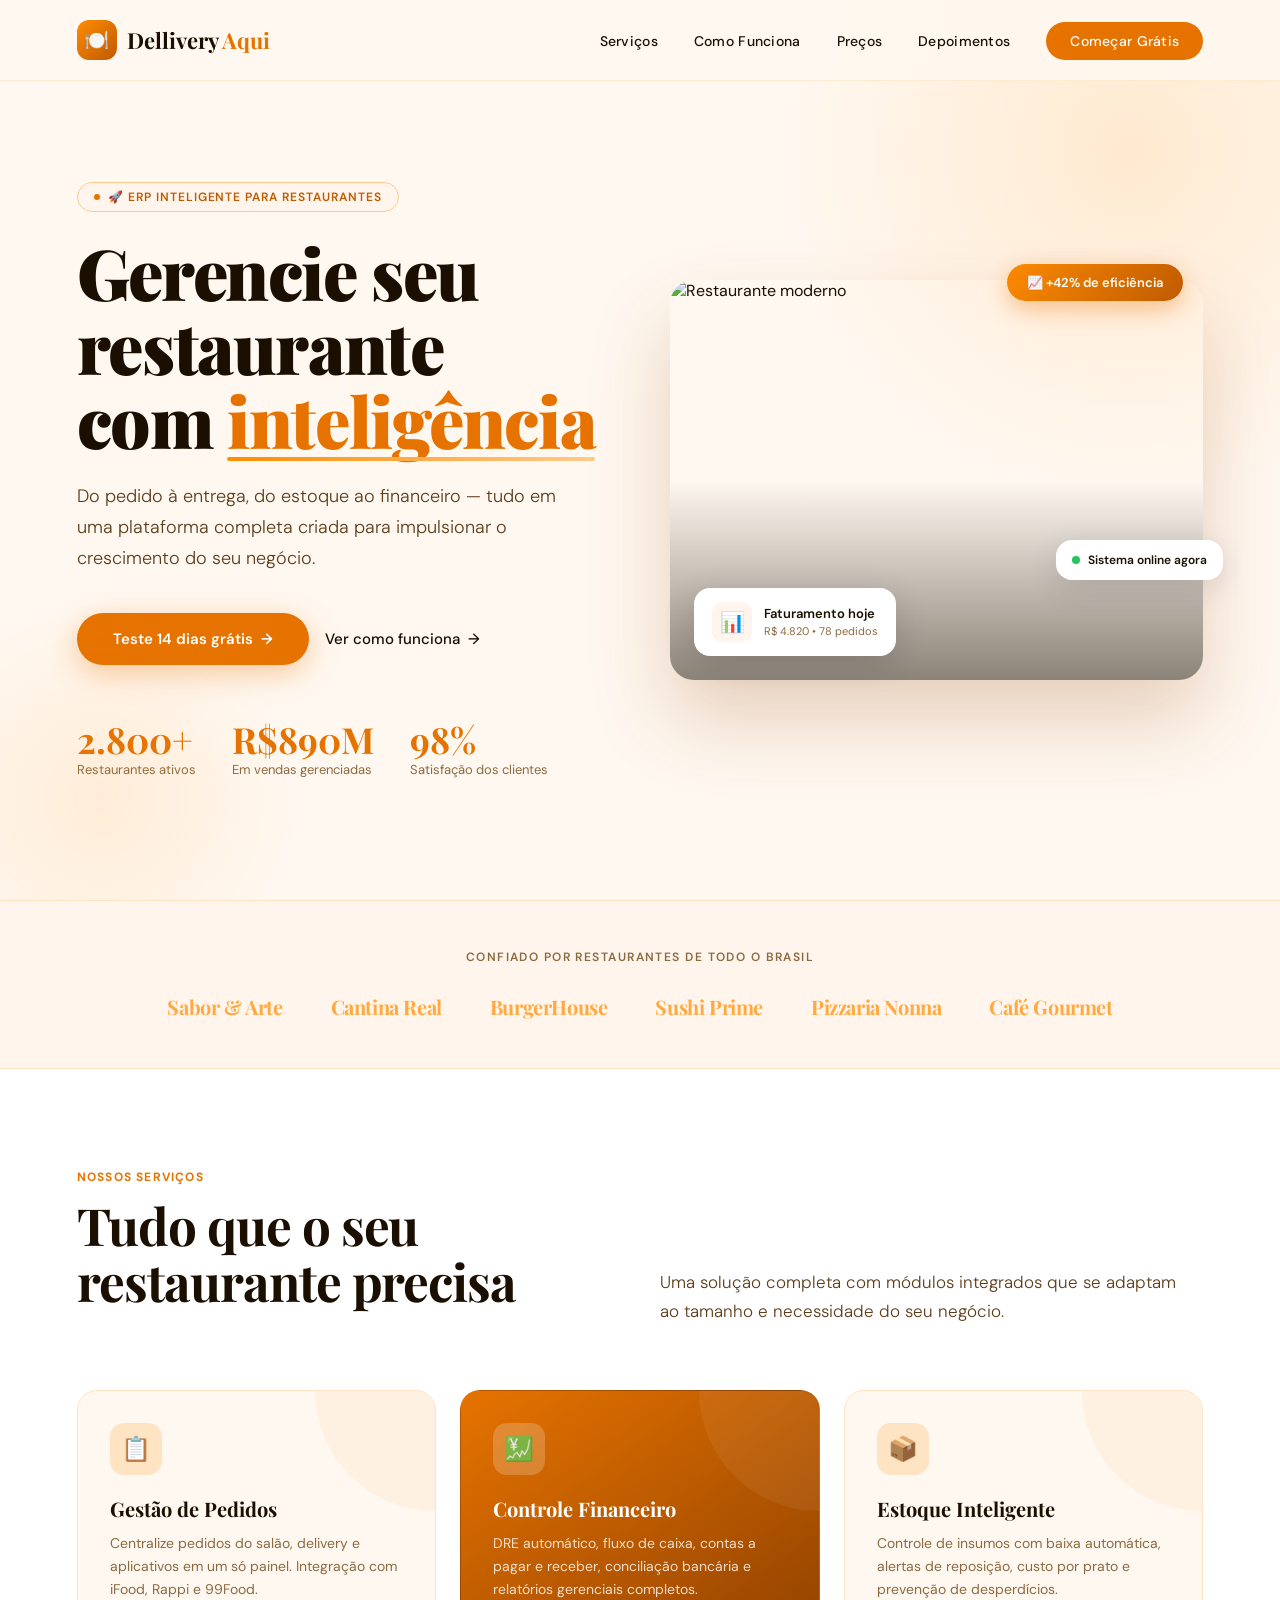
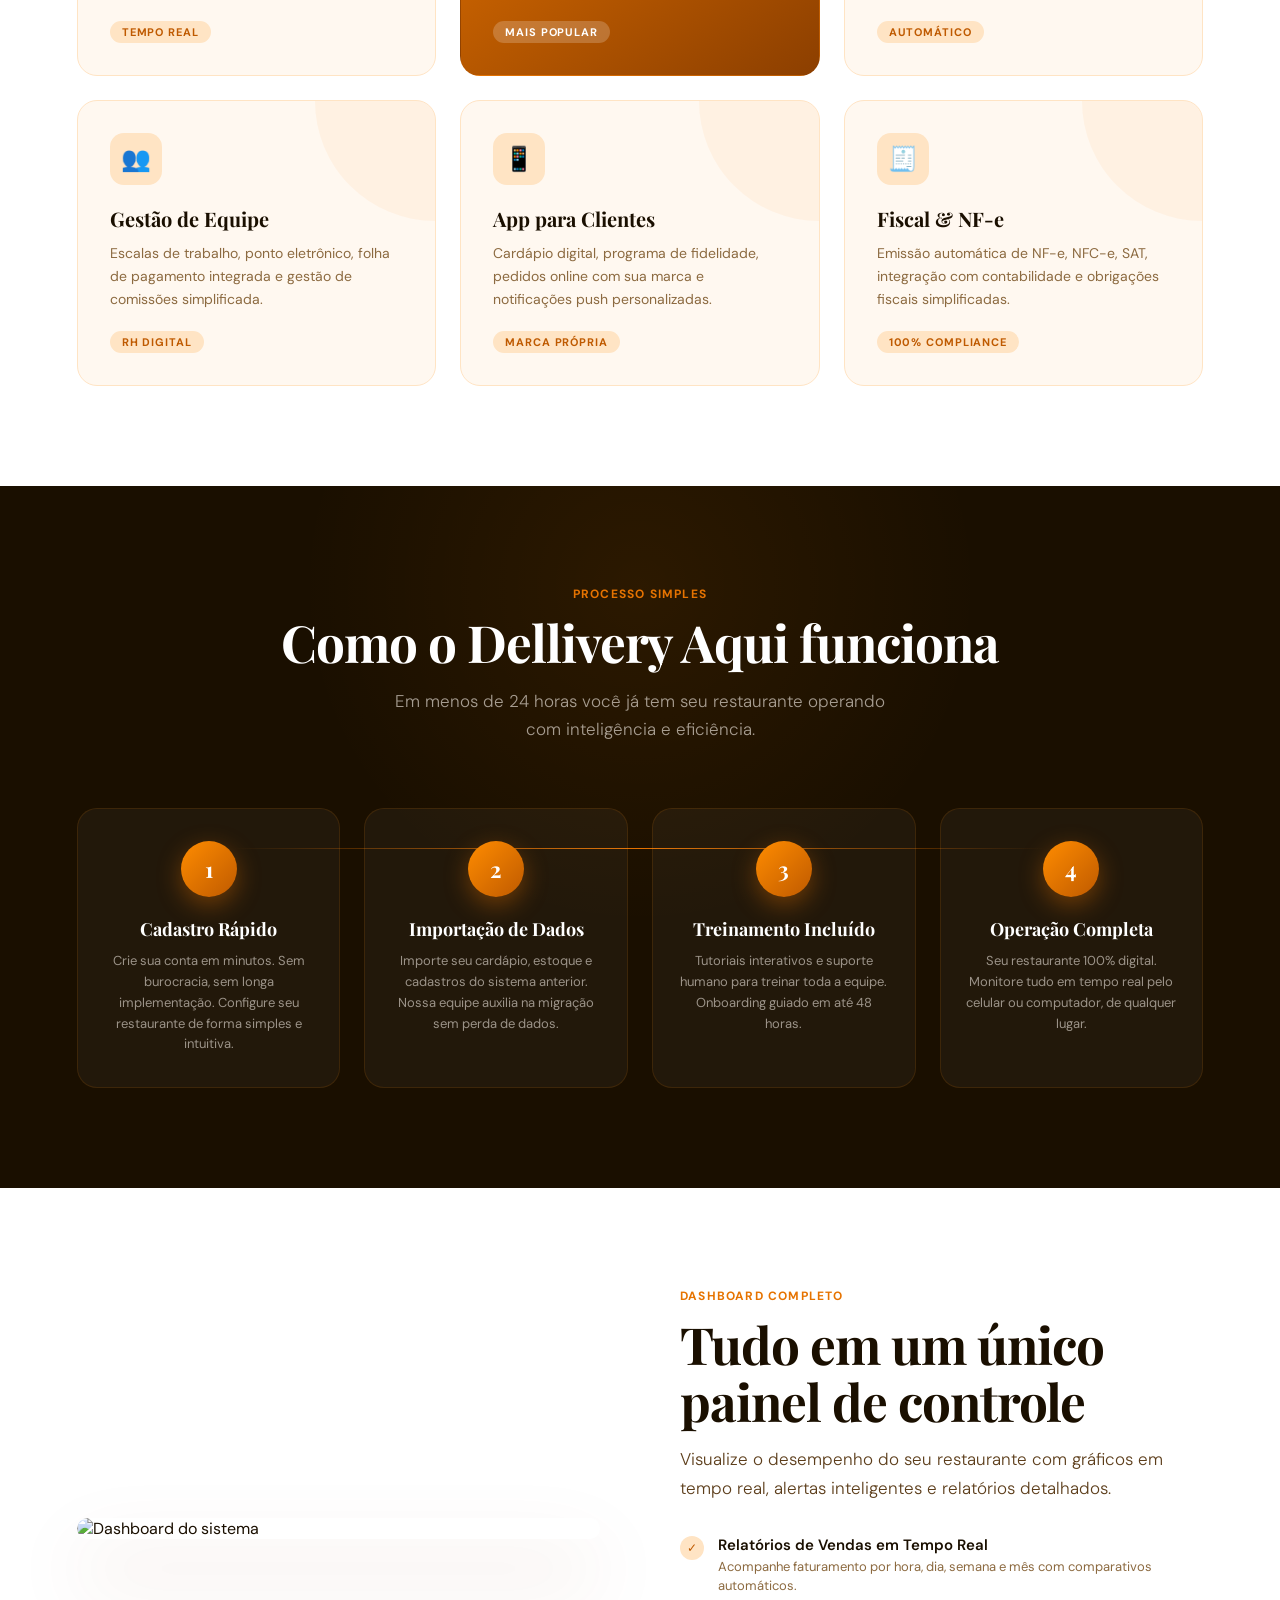
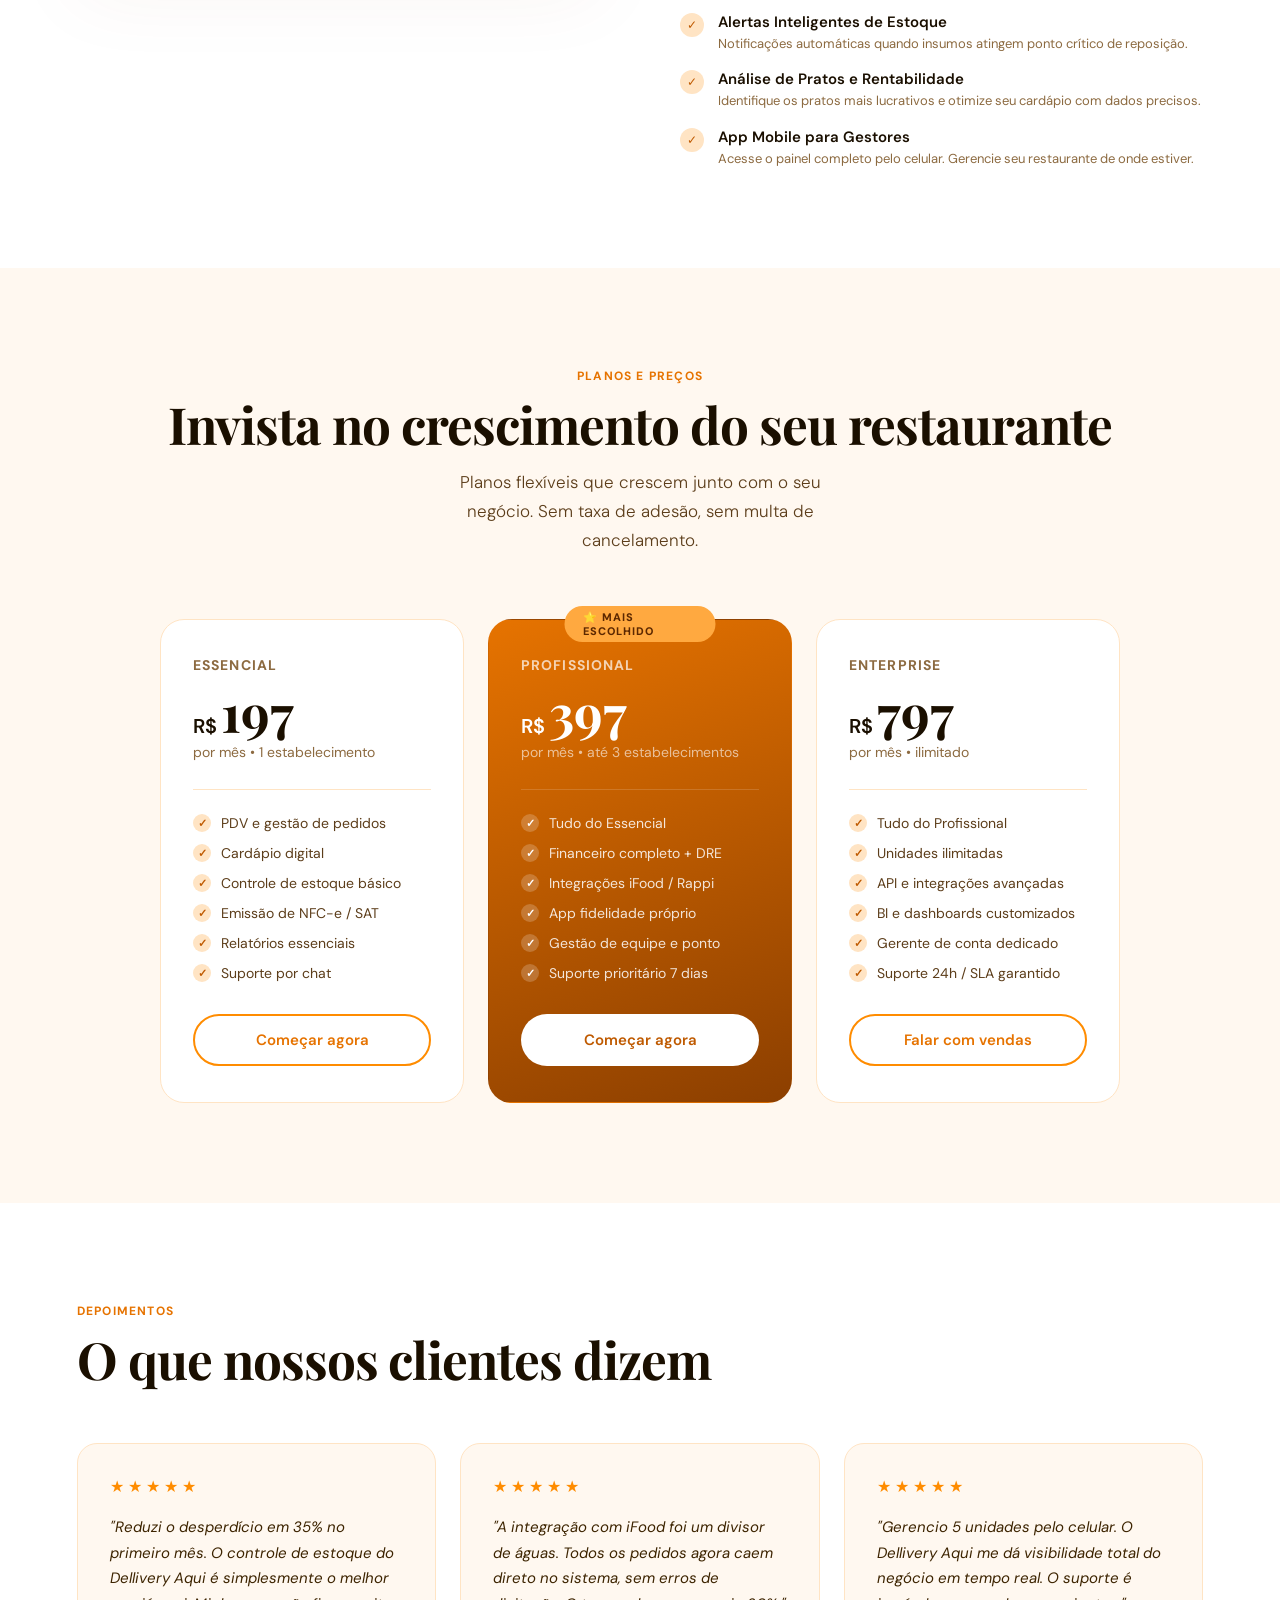
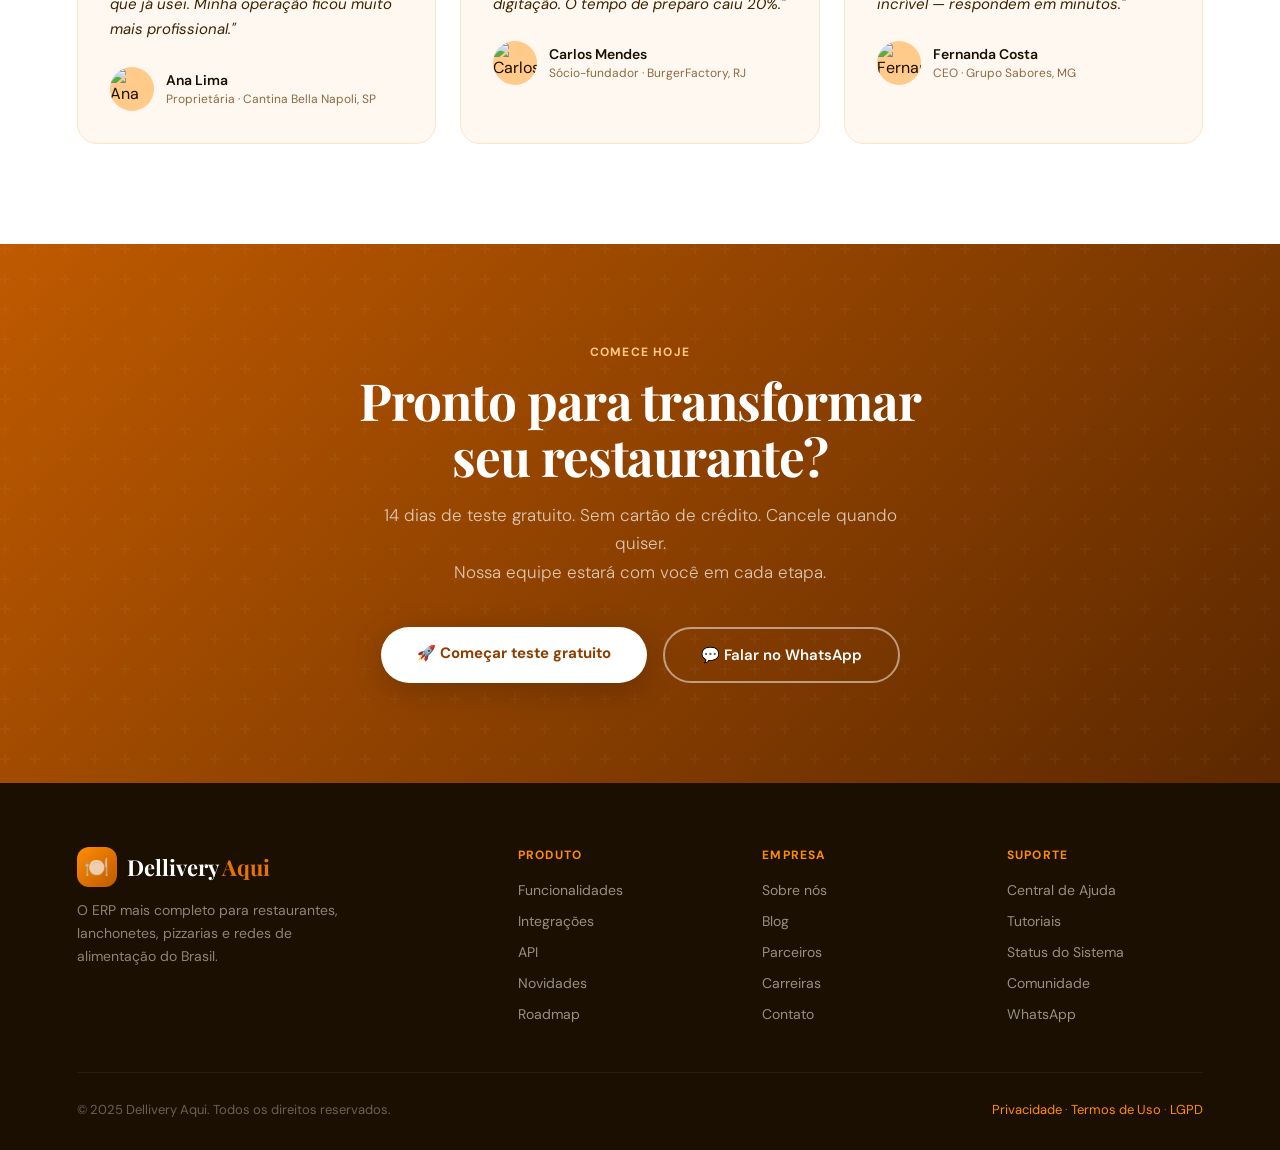
==== commit 79f01ac0: "reestruturado o projeto" ====
--- a/index.html
+++ b/index.html
@@ -1,1193 +1,415 @@
-<!DOCTYPE html>
-<html lang="pt-BR">
-<head>
-  <meta charset="UTF-8" />
-  <meta name="viewport" content="width=device-width, initial-scale=1.0" />
-  <title>Dellivery Aqui — ERP para Restaurantes</title>
-  <link href="https://fonts.googleapis.com/css2?family=Playfair+Display:wght@700;900&family=DM+Sans:wght@300;400;500;600&display=swap" rel="stylesheet" />
-  <style>
-    *, *::before, *::after { box-sizing: border-box; margin: 0; padding: 0; }
-
-    :root {
-      --orange-50: #FFF5EC;
-      --orange-100: #FFE4C4;
-      --orange-200: #FFCA8A;
-      --orange-300: #FFA940;
-      --orange-400: #FF8C00;
-      --orange-500: #E67300;
-      --orange-600: #BF5A00;
-      --orange-700: #8C3F00;
-      --orange-800: #5C2800;
-      --dark: #1A0F00;
-      --dark-2: #2D1A00;
-      --dark-3: #3D2400;
-      --text-muted: #8C6A40;
-      --cream: #FFF8F0;
-      --white: #FFFFFF;
-    }
-
-    html { scroll-behavior: smooth; }
-
-    body {
-      font-family: 'DM Sans', sans-serif;
-      background: var(--cream);
-      color: var(--dark);
-      overflow-x: hidden;
-    }
-
-    /* ——— NAV ——— */
-    nav {
-      position: fixed; top: 0; left: 0; right: 0; z-index: 999;
-      display: flex; align-items: center; justify-content: space-between;
-      padding: 20px 6%;
-      background: rgba(255,248,240,0.85);
-      backdrop-filter: blur(16px);
-      border-bottom: 1px solid rgba(255,140,0,0.12);
-      transition: box-shadow 0.3s;
-    }
-    nav.scrolled { box-shadow: 0 4px 40px rgba(230,115,0,0.12); }
-
-    .logo {
-      display: flex; align-items: center; gap: 10px;
-      text-decoration: none;
-    }
-    .logo-icon {
-      width: 40px; height: 40px; border-radius: 12px;
-      background: linear-gradient(135deg, var(--orange-400), var(--orange-600));
-      display: flex; align-items: center; justify-content: center;
-      font-size: 20px;
-    }
-    .logo-text {
-      font-family: 'Playfair Display', serif;
-      font-size: 22px; font-weight: 700;
-      color: var(--dark);
-      line-height: 1;
-    }
-    .logo-text span { color: var(--orange-500); }
-
-    .nav-links {
-      display: flex; align-items: center; gap: 36px;
-      list-style: none;
-    }
-    .nav-links a {
-      font-size: 14px; font-weight: 500; letter-spacing: 0.02em;
-      color: var(--dark); text-decoration: none;
-      transition: color 0.2s;
-    }
-    .nav-links a:hover { color: var(--orange-500); }
-
-    .nav-cta {
-      background: var(--orange-500);
-      color: white !important;
-      padding: 10px 24px !important;
-      border-radius: 100px;
-      transition: background 0.2s, transform 0.2s !important;
-    }
-    .nav-cta:hover { background: var(--orange-600) !important; transform: translateY(-1px); }
-
-    /* ——— HERO ——— */
-    .hero {
-      min-height: 100vh;
-      padding: 140px 6% 80px;
-      display: grid;
-      grid-template-columns: 1fr 1fr;
-      gap: 60px;
-      align-items: center;
-      position: relative;
-      overflow: hidden;
-    }
-
-    .hero::before {
-      content: '';
-      position: absolute; top: -200px; right: -200px;
-      width: 700px; height: 700px;
-      border-radius: 50%;
-      background: radial-gradient(circle, rgba(255,169,64,0.18) 0%, transparent 70%);
-      pointer-events: none;
-    }
-
-    .hero::after {
-      content: '';
-      position: absolute; bottom: -100px; left: -100px;
-      width: 400px; height: 400px;
-      border-radius: 50%;
-      background: radial-gradient(circle, rgba(255,140,0,0.10) 0%, transparent 70%);
-      pointer-events: none;
-    }
-
-    .hero-label {
-      display: inline-flex; align-items: center; gap: 8px;
-      background: var(--orange-50);
-      border: 1px solid var(--orange-200);
-      color: var(--orange-600);
-      font-size: 12px; font-weight: 600; letter-spacing: 0.08em;
-      text-transform: uppercase;
-      padding: 6px 16px; border-radius: 100px;
-      margin-bottom: 24px;
-      animation: fadeUp 0.6s ease both;
-    }
-
-    .hero-label::before {
-      content: ''; width: 6px; height: 6px;
-      border-radius: 50%; background: var(--orange-500);
-      animation: pulse 2s infinite;
-    }
-
-    @keyframes pulse {
-      0%, 100% { opacity: 1; transform: scale(1); }
-      50% { opacity: 0.5; transform: scale(0.8); }
-    }
-
-    h1 {
-      font-family: 'Playfair Display', serif;
-      font-size: clamp(44px, 5.5vw, 76px);
-      font-weight: 900;
-      line-height: 1.05;
-      letter-spacing: -0.02em;
-      margin-bottom: 24px;
-      animation: fadeUp 0.6s 0.1s ease both;
-    }
-
-    h1 .accent {
-      color: var(--orange-500);
-      position: relative;
-      display: inline-block;
-    }
-
-    h1 .accent::after {
-      content: '';
-      position: absolute; bottom: -4px; left: 0; right: 0; height: 4px;
-      background: linear-gradient(90deg, var(--orange-400), var(--orange-200));
-      border-radius: 2px;
-    }
-
-    .hero-desc {
-      font-size: 18px; font-weight: 300; line-height: 1.7;
-      color: #5C3D1A;
-      max-width: 480px;
-      margin-bottom: 40px;
-      animation: fadeUp 0.6s 0.2s ease both;
-    }
-
-    .hero-actions {
-      display: flex; gap: 16px; align-items: center;
-      animation: fadeUp 0.6s 0.3s ease both;
-    }
-
-    .btn-primary {
-      background: var(--orange-500);
-      color: white;
-      padding: 16px 36px;
-      border-radius: 100px;
-      font-size: 15px; font-weight: 600;
-      text-decoration: none;
-      border: none; cursor: pointer;
-      transition: all 0.25s;
-      box-shadow: 0 8px 30px rgba(230,115,0,0.35);
-      display: inline-flex; align-items: center; gap: 8px;
-    }
-    .btn-primary:hover { background: var(--orange-600); transform: translateY(-2px); box-shadow: 0 12px 40px rgba(230,115,0,0.45); }
-
-    .btn-ghost {
-      color: var(--dark);
-      font-size: 15px; font-weight: 500;
-      text-decoration: none;
-      display: inline-flex; align-items: center; gap: 8px;
-      transition: color 0.2s;
-    }
-    .btn-ghost:hover { color: var(--orange-500); }
-    .btn-ghost .arrow { transition: transform 0.2s; }
-    .btn-ghost:hover .arrow { transform: translateX(4px); }
-
-    .hero-stats {
-      display: flex; gap: 36px;
-      margin-top: 56px;
-      animation: fadeUp 0.6s 0.4s ease both;
-    }
-
-    .stat-item {}
-    .stat-num {
-      font-family: 'Playfair Display', serif;
-      font-size: 36px; font-weight: 700;
-      color: var(--orange-500);
-      line-height: 1;
-    }
-    .stat-label { font-size: 13px; color: var(--text-muted); margin-top: 4px; }
-
-    /* Hero visual */
-    .hero-visual {
-      position: relative;
-      animation: fadeUp 0.8s 0.2s ease both;
-    }
-
-    .hero-img-main {
-      width: 100%; aspect-ratio: 4/3;
-      border-radius: 24px;
-      overflow: hidden;
-      box-shadow: 0 40px 80px rgba(140,63,0,0.22);
-      position: relative;
-    }
-
-    .hero-img-main img {
-      width: 100%; height: 100%;
-      object-fit: cover;
-      transition: transform 0.6s ease;
-    }
-    .hero-img-main:hover img { transform: scale(1.03); }
-
-    .hero-img-main::after {
-      content: '';
-      position: absolute; inset: 0;
-      background: linear-gradient(180deg, transparent 50%, rgba(26,15,0,0.5) 100%);
-    }
-
-    .hero-badge {
-      position: absolute; bottom: 24px; left: 24px; z-index: 2;
-      background: white;
-      border-radius: 16px;
-      padding: 14px 18px;
-      display: flex; align-items: center; gap: 12px;
-      box-shadow: 0 8px 32px rgba(0,0,0,0.15);
-    }
-    .hero-badge-icon {
-      width: 40px; height: 40px;
-      background: var(--orange-50);
-      border-radius: 10px;
-      display: flex; align-items: center; justify-content: center;
-      font-size: 20px;
-    }
-    .hero-badge-text { font-size: 13px; font-weight: 600; color: var(--dark); }
-    .hero-badge-sub { font-size: 11px; color: var(--text-muted); margin-top: 2px; }
-
-    .hero-pill {
-      position: absolute; top: -16px; right: 20px;
-      background: linear-gradient(135deg, var(--orange-400), var(--orange-600));
-      color: white; border-radius: 100px;
-      padding: 10px 20px; font-size: 13px; font-weight: 600;
-      box-shadow: 0 8px 24px rgba(230,115,0,0.4);
-      animation: float 4s ease-in-out infinite;
-    }
-
-    @keyframes float {
-      0%, 100% { transform: translateY(0); }
-      50% { transform: translateY(-8px); }
-    }
-
-    .hero-pill-2 {
-      position: absolute; bottom: 100px; right: -20px;
-      background: white;
-      border-radius: 16px;
-      padding: 12px 16px;
-      font-size: 12px; font-weight: 600;
-      color: var(--dark);
-      box-shadow: 0 8px 32px rgba(0,0,0,0.12);
-      animation: float 5s 1s ease-in-out infinite;
-      display: flex; align-items: center; gap: 8px;
-    }
-    .hero-pill-2 .dot { width: 8px; height: 8px; border-radius: 50%; background: #22c55e; }
-
-    @keyframes fadeUp {
-      from { opacity: 0; transform: translateY(20px); }
-      to { opacity: 1; transform: translateY(0); }
-    }
-
-    /* ——— SECTION COMMON ——— */
-    section { padding: 100px 6%; }
-
-    .section-label {
-      font-size: 12px; font-weight: 700; letter-spacing: 0.1em;
-      text-transform: uppercase; color: var(--orange-500);
-      margin-bottom: 12px;
-    }
-
-    .section-title {
-      font-family: 'Playfair Display', serif;
-      font-size: clamp(32px, 4vw, 52px);
-      font-weight: 700; line-height: 1.1;
-      letter-spacing: -0.02em;
-      margin-bottom: 16px;
-    }
-
-    .section-desc {
-      font-size: 17px; font-weight: 300; line-height: 1.7;
-      color: #5C3D1A; max-width: 520px;
-    }
-
-    /* ——— LOGOS BAR ——— */
-    .logos-bar {
-      padding: 48px 6%;
-      background: var(--orange-50);
-      border-top: 1px solid var(--orange-100);
-      border-bottom: 1px solid var(--orange-100);
-    }
-    .logos-bar p {
-      text-align: center; font-size: 12px; font-weight: 600;
-      text-transform: uppercase; letter-spacing: 0.12em;
-      color: var(--text-muted); margin-bottom: 28px;
-    }
-    .logos-row {
-      display: flex; align-items: center; justify-content: center;
-      gap: 48px; flex-wrap: wrap;
-    }
-    .brand-logo {
-      font-family: 'Playfair Display', serif;
-      font-size: 20px; font-weight: 700;
-      color: var(--orange-300);
-      letter-spacing: -0.02em;
-      transition: color 0.2s;
-      cursor: default;
-    }
-    .brand-logo:hover { color: var(--orange-500); }
-
-    /* ——— SERVICES ——— */
-    #servicos { background: white; }
-
-    .services-header {
-      display: grid; grid-template-columns: 1fr 1fr;
-      gap: 40px; align-items: end;
-      margin-bottom: 64px;
-    }
-
-    .services-grid {
-      display: grid; grid-template-columns: repeat(3, 1fr);
-      gap: 24px;
-    }
-
-    .service-card {
-      background: var(--cream);
-      border-radius: 20px;
-      padding: 32px;
-      border: 1px solid var(--orange-100);
-      position: relative;
-      overflow: hidden;
-      transition: all 0.3s ease;
-      cursor: default;
-    }
-    .service-card:hover {
-      transform: translateY(-6px);
-      border-color: var(--orange-300);
-      box-shadow: 0 20px 60px rgba(230,115,0,0.12);
-    }
-
-    .service-card.featured {
-      background: linear-gradient(145deg, var(--orange-500), var(--orange-700));
-      border-color: transparent;
-      color: white;
-    }
-
-    .service-card::before {
-      content: '';
-      position: absolute; top: 0; right: 0;
-      width: 120px; height: 120px;
-      border-radius: 0 0 0 120px;
-      background: rgba(255,140,0,0.06);
-      pointer-events: none;
-    }
-    .service-card.featured::before { background: rgba(255,255,255,0.06); }
-
-    .service-icon {
-      width: 52px; height: 52px;
-      border-radius: 14px;
-      background: var(--orange-100);
-      display: flex; align-items: center; justify-content: center;
-      font-size: 24px;
-      margin-bottom: 20px;
-      transition: transform 0.2s;
-    }
-    .service-card:hover .service-icon { transform: scale(1.1); }
-    .service-card.featured .service-icon { background: rgba(255,255,255,0.2); }
-
-    .service-title {
-      font-family: 'Playfair Display', serif;
-      font-size: 20px; font-weight: 700;
-      margin-bottom: 10px;
-      color: var(--dark);
-    }
-    .service-card.featured .service-title { color: white; }
-
-    .service-desc {
-      font-size: 14px; line-height: 1.65;
-      color: var(--text-muted);
-    }
-    .service-card.featured .service-desc { color: rgba(255,255,255,0.8); }
-
-    .service-tag {
-      display: inline-block; margin-top: 20px;
-      font-size: 11px; font-weight: 700; letter-spacing: 0.08em;
-      text-transform: uppercase;
-      color: var(--orange-600);
-      background: var(--orange-100);
-      padding: 4px 12px; border-radius: 100px;
-    }
-    .service-card.featured .service-tag { background: rgba(255,255,255,0.2); color: white; }
-
-    /* ——— HOW IT WORKS ——— */
-    #como-funciona {
-      background: var(--dark);
-      color: white;
-      position: relative;
-      overflow: hidden;
-    }
-    #como-funciona::before {
-      content: '';
-      position: absolute; top: -300px; left: 50%;
-      transform: translateX(-50%);
-      width: 800px; height: 800px;
-      border-radius: 50%;
-      background: radial-gradient(circle, rgba(255,140,0,0.08) 0%, transparent 60%);
-      pointer-events: none;
-    }
-
-    #como-funciona .section-title { color: white; }
-    #como-funciona .section-desc { color: rgba(255,248,240,0.6); }
-
-    .steps-grid {
-      display: grid; grid-template-columns: repeat(4, 1fr);
-      gap: 24px; margin-top: 64px;
-      position: relative;
-    }
-
-    .steps-grid::before {
-      content: '';
-      position: absolute; top: 40px; left: calc(12.5% + 16px); right: calc(12.5% + 16px);
-      height: 1px;
-      background: linear-gradient(90deg, transparent, var(--orange-500), transparent);
-    }
-
-    .step-card {
-      text-align: center;
-      padding: 32px 24px;
-      border-radius: 20px;
-      background: rgba(255,255,255,0.04);
-      border: 1px solid rgba(255,140,0,0.12);
-      transition: all 0.3s;
-    }
-    .step-card:hover { background: rgba(255,255,255,0.07); border-color: rgba(255,140,0,0.3); transform: translateY(-4px); }
-
-    .step-num {
-      width: 56px; height: 56px;
-      border-radius: 50%;
-      background: linear-gradient(135deg, var(--orange-400), var(--orange-600));
-      display: flex; align-items: center; justify-content: center;
-      font-family: 'Playfair Display', serif;
-      font-size: 22px; font-weight: 700; color: white;
-      margin: 0 auto 20px;
-      box-shadow: 0 8px 24px rgba(230,115,0,0.4);
-    }
-
-    .step-title {
-      font-family: 'Playfair Display', serif;
-      font-size: 18px; font-weight: 700; color: white;
-      margin-bottom: 10px;
-    }
-
-    .step-desc { font-size: 13px; line-height: 1.6; color: rgba(255,248,240,0.55); }
-
-    /* ——— DASHBOARD SHOWCASE ——— */
-    #dashboard {
-      background: white;
-      display: grid; grid-template-columns: 1fr 1fr;
-      gap: 80px; align-items: center;
-    }
-
-    .dashboard-img {
-      border-radius: 24px; overflow: hidden;
-      box-shadow: 0 40px 80px rgba(140,63,0,0.15);
-      position: relative;
-    }
-    .dashboard-img img {
-      width: 100%; display: block;
-    }
-
-    .feature-list { list-style: none; margin-top: 32px; display: flex; flex-direction: column; gap: 16px; }
-    .feature-item {
-      display: flex; gap: 14px; align-items: flex-start;
-    }
-    .feature-check {
-      flex-shrink: 0;
-      width: 24px; height: 24px;
-      border-radius: 50%;
-      background: var(--orange-100);
-      display: flex; align-items: center; justify-content: center;
-      font-size: 12px;
-      color: var(--orange-600);
-      margin-top: 1px;
-    }
-    .feature-text-title { font-size: 15px; font-weight: 600; color: var(--dark); }
-    .feature-text-desc { font-size: 13px; color: var(--text-muted); margin-top: 2px; line-height: 1.5; }
-
-    /* ——— PRICING ——— */
-    #precos { background: var(--cream); }
-
-    .pricing-header { text-align: center; margin-bottom: 64px; }
-    .pricing-header .section-desc { max-width: 420px; margin: 0 auto; text-align: center; }
-
-    .pricing-grid {
-      display: grid; grid-template-columns: repeat(3, 1fr);
-      gap: 24px; max-width: 960px; margin: 0 auto;
-    }
-
-    .plan-card {
-      background: white;
-      border-radius: 24px;
-      padding: 36px 32px;
-      border: 1px solid var(--orange-100);
-      position: relative;
-      transition: all 0.3s;
-    }
-    .plan-card:hover { box-shadow: 0 20px 60px rgba(230,115,0,0.1); transform: translateY(-4px); }
-
-    .plan-card.popular {
-      background: linear-gradient(160deg, var(--orange-500), var(--orange-700));
-      border-color: transparent;
-      transform: scale(1.04);
-    }
-    .plan-card.popular:hover { transform: scale(1.04) translateY(-4px); }
-
-    .popular-badge {
-      position: absolute; top: -14px; left: 50%; transform: translateX(-50%);
-      background: var(--orange-300);
-      color: var(--orange-800);
-      font-size: 11px; font-weight: 800;
-      text-transform: uppercase; letter-spacing: 0.1em;
-      padding: 4px 18px; border-radius: 100px;
-    }
-
-    .plan-name {
-      font-size: 14px; font-weight: 700; text-transform: uppercase;
-      letter-spacing: 0.08em; color: var(--text-muted);
-      margin-bottom: 12px;
-    }
-    .plan-card.popular .plan-name { color: rgba(255,255,255,0.7); }
-
-    .plan-price {
-      display: flex; align-items: baseline; gap: 4px;
-      margin-bottom: 4px;
-    }
-    .plan-currency { font-size: 20px; font-weight: 600; color: var(--dark); margin-top: 6px; }
-    .plan-amount {
-      font-family: 'Playfair Display', serif;
-      font-size: 52px; font-weight: 700; color: var(--dark); line-height: 1;
-    }
-    .plan-card.popular .plan-currency,
-    .plan-card.popular .plan-amount { color: white; }
-    .plan-period { font-size: 14px; color: var(--text-muted); margin-bottom: 28px; }
-    .plan-card.popular .plan-period { color: rgba(255,255,255,0.6); }
-
-    .plan-divider {
-      height: 1px; background: var(--orange-100);
-      margin: 24px 0;
-    }
-    .plan-card.popular .plan-divider { background: rgba(255,255,255,0.15); }
-
-    .plan-features { list-style: none; display: flex; flex-direction: column; gap: 12px; margin-bottom: 32px; }
-    .plan-feature {
-      display: flex; gap: 10px; align-items: center;
-      font-size: 14px; color: #5C3D1A;
-    }
-    .plan-card.popular .plan-feature { color: rgba(255,255,255,0.85); }
-    .plan-feature::before {
-      content: '✓';
-      width: 18px; height: 18px; border-radius: 50%;
-      background: var(--orange-100);
-      color: var(--orange-600);
-      font-size: 11px; font-weight: 800;
-      display: flex; align-items: center; justify-content: center;
-      flex-shrink: 0;
-    }
-    .plan-card.popular .plan-feature::before { background: rgba(255,255,255,0.2); color: white; }
-
-    .plan-btn {
-      width: 100%; padding: 14px;
-      border-radius: 100px;
-      font-size: 15px; font-weight: 600;
-      text-align: center;
-      border: 2px solid var(--orange-400);
-      background: transparent;
-      color: var(--orange-500);
-      cursor: pointer; text-decoration: none;
-      display: block; transition: all 0.2s;
-    }
-    .plan-btn:hover { background: var(--orange-500); color: white; }
-    .plan-card.popular .plan-btn {
-      background: white; color: var(--orange-600);
-      border-color: transparent;
-    }
-    .plan-card.popular .plan-btn:hover { background: var(--orange-100); }
-
-    /* ——— TESTIMONIALS ——— */
-    #depoimentos { background: white; }
-
-    .testimonials-header { margin-bottom: 56px; }
-
-    .testimonials-grid {
-      display: grid; grid-template-columns: repeat(3, 1fr);
-      gap: 24px;
-    }
-
-    .testimonial-card {
-      background: var(--cream);
-      border-radius: 20px;
-      padding: 32px;
-      border: 1px solid var(--orange-100);
-      transition: all 0.3s;
-    }
-    .testimonial-card:hover { box-shadow: 0 16px 48px rgba(230,115,0,0.1); transform: translateY(-4px); border-color: var(--orange-200); }
-
-    .stars { display: flex; gap: 4px; margin-bottom: 18px; }
-    .star { color: var(--orange-400); font-size: 16px; }
-
-    .testimonial-text {
-      font-size: 15px; line-height: 1.7;
-      color: #3D2400; margin-bottom: 24px;
-      font-style: italic;
-    }
-
-    .testimonial-author { display: flex; align-items: center; gap: 12px; }
-    .author-avatar {
-      width: 44px; height: 44px; border-radius: 50%;
-      overflow: hidden; background: var(--orange-200);
-      flex-shrink: 0;
-    }
-    .author-avatar img { width: 100%; height: 100%; object-fit: cover; }
-    .author-name { font-size: 14px; font-weight: 600; color: var(--dark); }
-    .author-role { font-size: 12px; color: var(--text-muted); margin-top: 2px; }
-
-    /* ——— CTA ——— */
-    #contato {
-      background: linear-gradient(135deg, var(--orange-600), var(--orange-800));
-      padding: 100px 6%;
-      text-align: center;
-      position: relative; overflow: hidden;
-    }
-    #contato::before {
-      content: '';
-      position: absolute; inset: 0;
-      background: url("data:image/svg+xml,%3Csvg width='60' height='60' viewBox='0 0 60 60' xmlns='http://www.w3.org/2000/svg'%3E%3Cg fill='none' fill-rule='evenodd'%3E%3Cg fill='%23ffffff' fill-opacity='0.03'%3E%3Cpath d='M36 34v-4h-2v4h-4v2h4v4h2v-4h4v-2h-4zm0-30V0h-2v4h-4v2h4v4h2V6h4V4h-4zM6 34v-4H4v4H0v2h4v4h2v-4h4v-2H6zM6 4V0H4v4H0v2h4v4h2V6h4V4H6z'/%3E%3C/g%3E%3C/g%3E%3C/svg%3E");
-    }
-
-    #contato .section-title { color: white; font-size: clamp(36px, 4vw, 60px); }
-    #contato .section-desc { color: rgba(255,255,255,0.7); margin: 0 auto 40px; text-align: center; }
-    #contato .section-label { color: var(--orange-200); }
-
-    .cta-actions {
-      display: flex; gap: 16px; justify-content: center; flex-wrap: wrap;
-    }
-
-    .btn-white {
-      background: white; color: var(--orange-700);
-      padding: 16px 36px;
-      border-radius: 100px;
-      font-size: 15px; font-weight: 700;
-      text-decoration: none; cursor: pointer;
-      transition: all 0.25s;
-      box-shadow: 0 8px 32px rgba(0,0,0,0.2);
-    }
-    .btn-white:hover { transform: translateY(-2px); box-shadow: 0 16px 48px rgba(0,0,0,0.25); }
-
-    .btn-outline-white {
-      border: 2px solid rgba(255,255,255,0.5);
-      color: white; padding: 16px 36px;
-      border-radius: 100px;
-      font-size: 15px; font-weight: 600;
-      text-decoration: none; cursor: pointer;
-      transition: all 0.25s; background: transparent;
-    }
-    .btn-outline-white:hover { border-color: white; background: rgba(255,255,255,0.1); }
-
-    /* ——— FOOTER ——— */
-    footer {
-      background: var(--dark);
-      color: rgba(255,248,240,0.7);
-      padding: 64px 6% 32px;
-    }
-
-    .footer-grid {
-      display: grid; grid-template-columns: 2fr 1fr 1fr 1fr;
-      gap: 48px; margin-bottom: 48px;
-    }
-
-    .footer-brand .logo-text { color: white; }
-    .footer-desc {
-      font-size: 14px; line-height: 1.65;
-      color: rgba(255,248,240,0.5);
-      margin-top: 12px; max-width: 280px;
-    }
-
-    .footer-title { font-size: 12px; font-weight: 700; text-transform: uppercase; letter-spacing: 0.1em; color: var(--orange-400); margin-bottom: 16px; }
-    .footer-links { list-style: none; display: flex; flex-direction: column; gap: 10px; }
-    .footer-links a { font-size: 14px; color: rgba(255,248,240,0.55); text-decoration: none; transition: color 0.2s; }
-    .footer-links a:hover { color: var(--orange-300); }
-
-    .footer-bottom {
-      border-top: 1px solid rgba(255,255,255,0.06);
-      padding-top: 28px;
-      display: flex; justify-content: space-between; align-items: center;
-      font-size: 13px; color: rgba(255,248,240,0.35);
-    }
-    .footer-bottom a { color: var(--orange-400); text-decoration: none; }
-
-    /* ——— RESPONSIVE ——— */
-    @media (max-width: 1024px) {
-      .hero { grid-template-columns: 1fr; gap: 40px; }
-      .services-grid { grid-template-columns: repeat(2, 1fr); }
-      .steps-grid { grid-template-columns: repeat(2, 1fr); }
-      .steps-grid::before { display: none; }
-      #dashboard { grid-template-columns: 1fr; }
-      .footer-grid { grid-template-columns: 1fr 1fr; }
-      .testimonials-grid { grid-template-columns: 1fr 1fr; }
-      .services-header { grid-template-columns: 1fr; }
-    }
-
-    @media (max-width: 768px) {
-      nav { padding: 16px 5%; }
-      .nav-links { display: none; }
-      section { padding: 72px 5%; }
-      .hero { padding: 120px 5% 60px; }
-      .hero-stats { gap: 24px; }
-      .pricing-grid { grid-template-columns: 1fr; }
-      .plan-card.popular { transform: none; }
-      .testimonials-grid { grid-template-columns: 1fr; }
-      .footer-grid { grid-template-columns: 1fr; gap: 32px; }
-      .services-grid { grid-template-columns: 1fr; }
-      .steps-grid { grid-template-columns: 1fr; }
-      .footer-bottom { flex-direction: column; gap: 12px; text-align: center; }
-    }
-
-    /* scroll animations */
-    .reveal {
-      opacity: 0; transform: translateY(24px);
-      transition: opacity 0.6s ease, transform 0.6s ease;
-    }
-    .reveal.visible { opacity: 1; transform: translateY(0); }
-  </style>
-</head>
-<body>
-
-<!-- NAV -->
-<nav id="navbar">
-  <a href="#" class="logo">
-    <div class="logo-icon">🍽️</div>
-    <div class="logo-text">Dellivery <span>Aqui</span></div>
-  </a>
-  <ul class="nav-links">
-    <li><a href="#servicos">Serviços</a></li>
-    <li><a href="#como-funciona">Como Funciona</a></li>
-    <li><a href="#precos">Preços</a></li>
-    <li><a href="#depoimentos">Depoimentos</a></li>
-    <li><a href="#contato" class="nav-cta">Começar Grátis</a></li>
-  </ul>
-</nav>
-
-<!-- HERO -->
-<section class="hero" id="inicio">
-  <div class="hero-content">
-    <div class="hero-label">🚀 ERP Inteligente para Restaurantes</div>
-    <h1>Gerencie seu<br>restaurante<br>com <span class="accent">inteligência</span></h1>
-    <p class="hero-desc">
-      Do pedido à entrega, do estoque ao financeiro — tudo em uma plataforma completa criada para impulsionar o crescimento do seu negócio.
-    </p>
-    <div class="hero-actions">
-      <a href="#contato" class="btn-primary">
-        Teste 14 dias grátis
-        <span>→</span>
-      </a>
-      <a href="#como-funciona" class="btn-ghost">
-        Ver como funciona <span class="arrow">→</span>
-      </a>
-    </div>
-    <div class="hero-stats">
-      <div class="stat-item">
-        <div class="stat-num">2.800+</div>
-        <div class="stat-label">Restaurantes ativos</div>
-      </div>
-      <div class="stat-item">
-        <div class="stat-num">R$890M</div>
-        <div class="stat-label">Em vendas gerenciadas</div>
-      </div>
-      <div class="stat-item">
-        <div class="stat-num">98%</div>
-        <div class="stat-label">Satisfação dos clientes</div>
-      </div>
-    </div>
-  </div>
-
-  <div class="hero-visual">
-    <div class="hero-pill">📈 +42% de eficiência</div>
-    <div class="hero-img-main">
-      <img src="https://images.unsplash.com/photo-1555396273-367ea4eb4db5?w=800&q=80" alt="Restaurante moderno" />
-    </div>
-    <div class="hero-badge">
-      <div class="hero-badge-icon">📊</div>
-      <div>
-        <div class="hero-badge-text">Faturamento hoje</div>
-        <div class="hero-badge-sub">R$ 4.820 • 78 pedidos</div>
-      </div>
-    </div>
-    <div class="hero-pill-2">
-      <div class="dot"></div>
-      Sistema online agora
-    </div>
-  </div>
-</section>
-
-<!-- LOGOS BAR -->
-<div class="logos-bar">
-  <p>Confiado por restaurantes de todo o Brasil</p>
-  <div class="logos-row">
-    <div class="brand-logo">Sabor & Arte</div>
-    <div class="brand-logo">Cantina Real</div>
-    <div class="brand-logo">BurgerHouse</div>
-    <div class="brand-logo">Sushi Prime</div>
-    <div class="brand-logo">Pizzaria Nonna</div>
-    <div class="brand-logo">Café Gourmet</div>
-  </div>
-</div>
-
-<!-- SERVICES -->
-<section id="servicos">
-  <div class="services-header reveal">
-    <div>
-      <div class="section-label">Nossos Serviços</div>
-      <h2 class="section-title">Tudo que o seu restaurante precisa</h2>
-    </div>
-    <p class="section-desc">
-      Uma solução completa com módulos integrados que se adaptam ao tamanho e necessidade do seu negócio.
-    </p>
-  </div>
-
-  <div class="services-grid">
-    <div class="service-card reveal">
-      <div class="service-icon">📋</div>
-      <div class="service-title">Gestão de Pedidos</div>
-      <div class="service-desc">Centralize pedidos do salão, delivery e aplicativos em um só painel. Integração com iFood, Rappi e 99Food.</div>
-      <span class="service-tag">Tempo Real</span>
-    </div>
-    <div class="service-card featured reveal">
-      <div class="service-icon">💹</div>
-      <div class="service-title">Controle Financeiro</div>
-      <div class="service-desc">DRE automático, fluxo de caixa, contas a pagar e receber, conciliação bancária e relatórios gerenciais completos.</div>
-      <span class="service-tag">Mais Popular</span>
-    </div>
-    <div class="service-card reveal">
-      <div class="service-icon">📦</div>
-      <div class="service-title">Estoque Inteligente</div>
-      <div class="service-desc">Controle de insumos com baixa automática, alertas de reposição, custo por prato e prevenção de desperdícios.</div>
-      <span class="service-tag">Automático</span>
-    </div>
-    <div class="service-card reveal">
-      <div class="service-icon">👥</div>
-      <div class="service-title">Gestão de Equipe</div>
-      <div class="service-desc">Escalas de trabalho, ponto eletrônico, folha de pagamento integrada e gestão de comissões simplificada.</div>
-      <span class="service-tag">RH Digital</span>
-    </div>
-    <div class="service-card reveal">
-      <div class="service-icon">📱</div>
-      <div class="service-title">App para Clientes</div>
-      <div class="service-desc">Cardápio digital, programa de fidelidade, pedidos online com sua marca e notificações push personalizadas.</div>
-      <span class="service-tag">Marca Própria</span>
-    </div>
-    <div class="service-card reveal">
-      <div class="service-icon">🧾</div>
-      <div class="service-title">Fiscal & NF-e</div>
-      <div class="service-desc">Emissão automática de NF-e, NFC-e, SAT, integração com contabilidade e obrigações fiscais simplificadas.</div>
-      <span class="service-tag">100% Compliance</span>
-    </div>
-  </div>
-</section>
-
-<!-- HOW IT WORKS -->
-<section id="como-funciona">
-  <div style="text-align:center;" class="reveal">
-    <div class="section-label">Processo Simples</div>
-    <h2 class="section-title">Como o Dellivery Aqui funciona</h2>
-    <p class="section-desc" style="margin: 0 auto; text-align:center;">Em menos de 24 horas você já tem seu restaurante operando com inteligência e eficiência.</p>
-  </div>
-
-  <div class="steps-grid">
-    <div class="step-card reveal">
-      <div class="step-num">1</div>
-      <div class="step-title">Cadastro Rápido</div>
-      <div class="step-desc">Crie sua conta em minutos. Sem burocracia, sem longa implementação. Configure seu restaurante de forma simples e intuitiva.</div>
-    </div>
-    <div class="step-card reveal">
-      <div class="step-num">2</div>
-      <div class="step-title">Importação de Dados</div>
-      <div class="step-desc">Importe seu cardápio, estoque e cadastros do sistema anterior. Nossa equipe auxilia na migração sem perda de dados.</div>
-    </div>
-    <div class="step-card reveal">
-      <div class="step-num">3</div>
-      <div class="step-title">Treinamento Incluído</div>
-      <div class="step-desc">Tutoriais interativos e suporte humano para treinar toda a equipe. Onboarding guiado em até 48 horas.</div>
-    </div>
-    <div class="step-card reveal">
-      <div class="step-num">4</div>
-      <div class="step-title">Operação Completa</div>
-      <div class="step-desc">Seu restaurante 100% digital. Monitore tudo em tempo real pelo celular ou computador, de qualquer lugar.</div>
-    </div>
-  </div>
-</section>
-
-<!-- DASHBOARD SHOWCASE -->
-<section id="dashboard">
-  <div class="dashboard-img reveal">
-    <img src="https://images.unsplash.com/photo-1565299624946-b28f40a0ae38?w=800&q=80" alt="Dashboard do sistema" style="border-radius:24px;" />
-  </div>
-  <div class="reveal">
-    <div class="section-label">Dashboard Completo</div>
-    <h2 class="section-title">Tudo em um único painel de controle</h2>
-    <p class="section-desc">Visualize o desempenho do seu restaurante com gráficos em tempo real, alertas inteligentes e relatórios detalhados.</p>
-    <ul class="feature-list">
-      <li class="feature-item">
-        <div class="feature-check">✓</div>
-        <div>
-          <div class="feature-text-title">Relatórios de Vendas em Tempo Real</div>
-          <div class="feature-text-desc">Acompanhe faturamento por hora, dia, semana e mês com comparativos automáticos.</div>
-        </div>
-      </li>
-      <li class="feature-item">
-        <div class="feature-check">✓</div>
-        <div>
-          <div class="feature-text-title">Alertas Inteligentes de Estoque</div>
-          <div class="feature-text-desc">Notificações automáticas quando insumos atingem ponto crítico de reposição.</div>
-        </div>
-      </li>
-      <li class="feature-item">
-        <div class="feature-check">✓</div>
-        <div>
-          <div class="feature-text-title">Análise de Pratos e Rentabilidade</div>
-          <div class="feature-text-desc">Identifique os pratos mais lucrativos e otimize seu cardápio com dados precisos.</div>
-        </div>
-      </li>
-      <li class="feature-item">
-        <div class="feature-check">✓</div>
-        <div>
-          <div class="feature-text-title">App Mobile para Gestores</div>
-          <div class="feature-text-desc">Acesse o painel completo pelo celular. Gerencie seu restaurante de onde estiver.</div>
-        </div>
-      </li>
-    </ul>
-  </div>
-</section>
-
-<!-- PRICING -->
-<section id="precos">
-  <div class="pricing-header reveal">
-    <div class="section-label">Planos e Preços</div>
-    <h2 class="section-title">Invista no crescimento do seu restaurante</h2>
-    <p class="section-desc">Planos flexíveis que crescem junto com o seu negócio. Sem taxa de adesão, sem multa de cancelamento.</p>
-  </div>
-
-  <div class="pricing-grid">
-    <div class="plan-card reveal">
-      <div class="plan-name">Essencial</div>
-      <div class="plan-price">
-        <span class="plan-currency">R$</span>
-        <span class="plan-amount">197</span>
-      </div>
-      <div class="plan-period">por mês • 1 estabelecimento</div>
-      <div class="plan-divider"></div>
-      <ul class="plan-features">
-        <li class="plan-feature">PDV e gestão de pedidos</li>
-        <li class="plan-feature">Cardápio digital</li>
-        <li class="plan-feature">Controle de estoque básico</li>
-        <li class="plan-feature">Emissão de NFC-e / SAT</li>
-        <li class="plan-feature">Relatórios essenciais</li>
-        <li class="plan-feature">Suporte por chat</li>
-      </ul>
-      <a href="#contato" class="plan-btn">Começar agora</a>
-    </div>
-
-    <div class="plan-card popular reveal">
-      <div class="popular-badge">⭐ Mais Escolhido</div>
-      <div class="plan-name">Profissional</div>
-      <div class="plan-price">
-        <span class="plan-currency">R$</span>
-        <span class="plan-amount">397</span>
-      </div>
-      <div class="plan-period">por mês • até 3 estabelecimentos</div>
-      <div class="plan-divider"></div>
-      <ul class="plan-features">
-        <li class="plan-feature">Tudo do Essencial</li>
-        <li class="plan-feature">Financeiro completo + DRE</li>
-        <li class="plan-feature">Integrações iFood / Rappi</li>
-        <li class="plan-feature">App fidelidade próprio</li>
-        <li class="plan-feature">Gestão de equipe e ponto</li>
-        <li class="plan-feature">Suporte prioritário 7 dias</li>
-      </ul>
-      <a href="#contato" class="plan-btn">Começar agora</a>
-    </div>
-
-    <div class="plan-card reveal">
-      <div class="plan-name">Enterprise</div>
-      <div class="plan-price">
-        <span class="plan-currency">R$</span>
-        <span class="plan-amount">797</span>
-      </div>
-      <div class="plan-period">por mês • ilimitado</div>
-      <div class="plan-divider"></div>
-      <ul class="plan-features">
-        <li class="plan-feature">Tudo do Profissional</li>
-        <li class="plan-feature">Unidades ilimitadas</li>
-        <li class="plan-feature">API e integrações avançadas</li>
-        <li class="plan-feature">BI e dashboards customizados</li>
-        <li class="plan-feature">Gerente de conta dedicado</li>
-        <li class="plan-feature">Suporte 24h / SLA garantido</li>
-      </ul>
-      <a href="#contato" class="plan-btn">Falar com vendas</a>
-    </div>
-  </div>
-</section>
-
-<!-- TESTIMONIALS -->
-<section id="depoimentos">
-  <div class="testimonials-header reveal">
-    <div class="section-label">Depoimentos</div>
-    <h2 class="section-title">O que nossos clientes dizem</h2>
-  </div>
-  <div class="testimonials-grid">
-    <div class="testimonial-card reveal">
-      <div class="stars">
-        <span class="star">★</span><span class="star">★</span><span class="star">★</span><span class="star">★</span><span class="star">★</span>
-      </div>
-      <p class="testimonial-text">"Reduzi o desperdício em 35% no primeiro mês. O controle de estoque do Dellivery Aqui é simplesmente o melhor que já usei. Minha operação ficou muito mais profissional."</p>
-      <div class="testimonial-author">
-        <div class="author-avatar">
-          <img src="https://images.unsplash.com/photo-1580489944761-15a19d654956?w=100&q=80" alt="Ana Lima" />
-        </div>
-        <div>
-          <div class="author-name">Ana Lima</div>
-          <div class="author-role">Proprietária · Cantina Bella Napoli, SP</div>
-        </div>
-      </div>
-    </div>
-
-    <div class="testimonial-card reveal">
-      <div class="stars">
-        <span class="star">★</span><span class="star">★</span><span class="star">★</span><span class="star">★</span><span class="star">★</span>
-      </div>
-      <p class="testimonial-text">"A integração com iFood foi um divisor de águas. Todos os pedidos agora caem direto no sistema, sem erros de digitação. O tempo de preparo caiu 20%."</p>
-      <div class="testimonial-author">
-        <div class="author-avatar">
-          <img src="https://images.unsplash.com/photo-1507003211169-0a1dd7228f2d?w=100&q=80" alt="Carlos Mendes" />
-        </div>
-        <div>
-          <div class="author-name">Carlos Mendes</div>
-          <div class="author-role">Sócio-fundador · BurgerFactory, RJ</div>
-        </div>
-      </div>
-    </div>
-
-    <div class="testimonial-card reveal">
-      <div class="stars">
-        <span class="star">★</span><span class="star">★</span><span class="star">★</span><span class="star">★</span><span class="star">★</span>
-      </div>
-      <p class="testimonial-text">"Gerencio 5 unidades pelo celular. O Dellivery Aqui me dá visibilidade total do negócio em tempo real. O suporte é incrível — respondem em minutos."</p>
-      <div class="testimonial-author">
-        <div class="author-avatar">
-          <img src="https://images.unsplash.com/photo-1438761681033-6461ffad8d80?w=100&q=80" alt="Fernanda Costa" />
-        </div>
-        <div>
-          <div class="author-name">Fernanda Costa</div>
-          <div class="author-role">CEO · Grupo Sabores, MG</div>
-        </div>
-      </div>
-    </div>
-  </div>
-</section>
-
-<!-- CTA -->
-<section id="contato">
-  <div class="reveal">
-    <div class="section-label">Comece Hoje</div>
-    <h2 class="section-title">Pronto para transformar<br>seu restaurante?</h2>
-    <p class="section-desc">14 dias de teste gratuito. Sem cartão de crédito. Cancele quando quiser.<br>Nossa equipe estará com você em cada etapa.</p>
-    <div class="cta-actions">
-      <a href="#" class="btn-white">🚀 Começar teste gratuito</a>
-      <a href="https://wa.me/5511999999999" target="_blank" class="btn-outline-white">💬 Falar no WhatsApp</a>
-    </div>
-  </div>
-</section>
-
-<!-- FOOTER -->
-<footer>
-  <div class="footer-grid">
-    <div class="footer-brand">
-      <div class="logo">
-        <div class="logo-icon">🍽️</div>
-        <div class="logo-text">Dellivery <span>Aqui</span></div>
-      </div>
-      <p class="footer-desc">O ERP mais completo para restaurantes, lanchonetes, pizzarias e redes de alimentação do Brasil.</p>
-    </div>
-    <div>
-      <div class="footer-title">Produto</div>
-      <ul class="footer-links">
-        <li><a href="#">Funcionalidades</a></li>
-        <li><a href="#">Integrações</a></li>
-        <li><a href="#">API</a></li>
-        <li><a href="#">Novidades</a></li>
-        <li><a href="#">Roadmap</a></li>
-      </ul>
-    </div>
-    <div>
-      <div class="footer-title">Empresa</div>
-      <ul class="footer-links">
-        <li><a href="#">Sobre nós</a></li>
-        <li><a href="#">Blog</a></li>
-        <li><a href="#">Parceiros</a></li>
-        <li><a href="#">Carreiras</a></li>
-        <li><a href="#">Contato</a></li>
-      </ul>
-    </div>
-    <div>
-      <div class="footer-title">Suporte</div>
-      <ul class="footer-links">
-        <li><a href="#">Central de Ajuda</a></li>
-        <li><a href="#">Tutoriais</a></li>
-        <li><a href="#">Status do Sistema</a></li>
-        <li><a href="#">Comunidade</a></li>
-        <li><a href="#">WhatsApp</a></li>
-      </ul>
-    </div>
-  </div>
-  <div class="footer-bottom">
-    <span>© 2025 Dellivery Aqui. Todos os direitos reservados.</span>
-    <span><a href="#">Privacidade</a> · <a href="#">Termos de Uso</a> · <a href="#">LGPD</a></span>
-  </div>
-</footer>
-
-<script>
-  // Navbar scroll effect
-  window.addEventListener('scroll', () => {
-    document.getElementById('navbar').classList.toggle('scrolled', window.scrollY > 40);
-  });
-
-  // Scroll reveal
-  const reveals = document.querySelectorAll('.reveal');
-  const observer = new IntersectionObserver((entries) => {
-    entries.forEach((entry, i) => {
-      if (entry.isIntersecting) {
-        const siblings = [...entry.target.parentElement.querySelectorAll('.reveal')];
-        const idx = siblings.indexOf(entry.target);
-        entry.target.style.transitionDelay = `${idx * 0.08}s`;
-        entry.target.classList.add('visible');
-        observer.unobserve(entry.target);
-      }
-    });
-  }, { threshold: 0.12 });
-
-  reveals.forEach(el => observer.observe(el));
-
-  // Smooth scroll for anchors
-  document.querySelectorAll('a[href^="#"]').forEach(anchor => {
-    anchor.addEventListener('click', function(e) {
-      const target = document.querySelector(this.getAttribute('href'));
-      if (target) {
-        e.preventDefault();
-        target.scrollIntoView({ behavior: 'smooth', block: 'start' });
-      }
-    });
-  });
-</script>
-</body>
+<!DOCTYPE html>
+<html lang="pt-BR">
+<head>
+  <meta charset="UTF-8" />
+  <meta name="viewport" content="width=device-width, initial-scale=1.0" />
+  <title>Dellivery Aqui — ERP para Restaurantes</title>
+
+  <!-- Favicon -->
+  <link rel="icon" type="image/png" href="assets/images/favicon.png" />
+  <link rel="apple-touch-icon" href="assets/images/favicon.png" />
+
+  <!-- Fonts -->
+  <link href="https://fonts.googleapis.com/css2?family=Playfair+Display:wght@700;900&family=DM+Sans:wght@300;400;500;600&display=swap" rel="stylesheet" />
+
+  <!-- Styles -->
+  <link rel="stylesheet" href="assets/css/style.css" />
+</head>
+<body>
+
+<!-- NAV -->
+<nav id="navbar">
+  <a href="#" class="logo">
+    <div class="logo-icon">🍽️</div>
+    <div class="logo-text">Dellivery <span>Aqui</span></div>
+  </a>
+  <ul class="nav-links">
+    <li><a href="#servicos">Serviços</a></li>
+    <li><a href="#como-funciona">Como Funciona</a></li>
+    <li><a href="#precos">Preços</a></li>
+    <li><a href="#depoimentos">Depoimentos</a></li>
+    <li><a href="#contato" class="nav-cta">Começar Grátis</a></li>
+  </ul>
+</nav>
+
+<!-- HERO -->
+<section class="hero" id="inicio">
+  <div class="hero-content">
+    <div class="hero-label">🚀 ERP Inteligente para Restaurantes</div>
+    <h1>Gerencie seu<br>restaurante<br>com <span class="accent">inteligência</span></h1>
+    <p class="hero-desc">
+      Do pedido à entrega, do estoque ao financeiro — tudo em uma plataforma completa criada para impulsionar o crescimento do seu negócio.
+    </p>
+    <div class="hero-actions">
+      <a href="#contato" class="btn-primary">
+        Teste 14 dias grátis
+        <span>→</span>
+      </a>
+      <a href="#como-funciona" class="btn-ghost">
+        Ver como funciona <span class="arrow">→</span>
+      </a>
+    </div>
+    <div class="hero-stats">
+      <div class="stat-item">
+        <div class="stat-num">2.800+</div>
+        <div class="stat-label">Restaurantes ativos</div>
+      </div>
+      <div class="stat-item">
+        <div class="stat-num">R$890M</div>
+        <div class="stat-label">Em vendas gerenciadas</div>
+      </div>
+      <div class="stat-item">
+        <div class="stat-num">98%</div>
+        <div class="stat-label">Satisfação dos clientes</div>
+      </div>
+    </div>
+  </div>
+
+  <div class="hero-visual">
+    <div class="hero-pill">📈 +42% de eficiência</div>
+    <div class="hero-img-main">
+      <img src="https://images.unsplash.com/photo-1555396273-367ea4eb4db5?w=800&q=80" alt="Restaurante moderno" />
+    </div>
+    <div class="hero-badge">
+      <div class="hero-badge-icon">📊</div>
+      <div>
+        <div class="hero-badge-text">Faturamento hoje</div>
+        <div class="hero-badge-sub">R$ 4.820 • 78 pedidos</div>
+      </div>
+    </div>
+    <div class="hero-pill-2">
+      <div class="dot"></div>
+      Sistema online agora
+    </div>
+  </div>
+</section>
+
+<!-- LOGOS BAR -->
+<div class="logos-bar">
+  <p>Confiado por restaurantes de todo o Brasil</p>
+  <div class="logos-row">
+    <div class="brand-logo">Sabor &amp; Arte</div>
+    <div class="brand-logo">Cantina Real</div>
+    <div class="brand-logo">BurgerHouse</div>
+    <div class="brand-logo">Sushi Prime</div>
+    <div class="brand-logo">Pizzaria Nonna</div>
+    <div class="brand-logo">Café Gourmet</div>
+  </div>
+</div>
+
+<!-- SERVICES -->
+<section id="servicos">
+  <div class="services-header reveal">
+    <div>
+      <div class="section-label">Nossos Serviços</div>
+      <h2 class="section-title">Tudo que o seu restaurante precisa</h2>
+    </div>
+    <p class="section-desc">
+      Uma solução completa com módulos integrados que se adaptam ao tamanho e necessidade do seu negócio.
+    </p>
+  </div>
+
+  <div class="services-grid">
+    <div class="service-card reveal">
+      <div class="service-icon">📋</div>
+      <div class="service-title">Gestão de Pedidos</div>
+      <div class="service-desc">Centralize pedidos do salão, delivery e aplicativos em um só painel. Integração com iFood, Rappi e 99Food.</div>
+      <span class="service-tag">Tempo Real</span>
+    </div>
+    <div class="service-card featured reveal">
+      <div class="service-icon">💹</div>
+      <div class="service-title">Controle Financeiro</div>
+      <div class="service-desc">DRE automático, fluxo de caixa, contas a pagar e receber, conciliação bancária e relatórios gerenciais completos.</div>
+      <span class="service-tag">Mais Popular</span>
+    </div>
+    <div class="service-card reveal">
+      <div class="service-icon">📦</div>
+      <div class="service-title">Estoque Inteligente</div>
+      <div class="service-desc">Controle de insumos com baixa automática, alertas de reposição, custo por prato e prevenção de desperdícios.</div>
+      <span class="service-tag">Automático</span>
+    </div>
+    <div class="service-card reveal">
+      <div class="service-icon">👥</div>
+      <div class="service-title">Gestão de Equipe</div>
+      <div class="service-desc">Escalas de trabalho, ponto eletrônico, folha de pagamento integrada e gestão de comissões simplificada.</div>
+      <span class="service-tag">RH Digital</span>
+    </div>
+    <div class="service-card reveal">
+      <div class="service-icon">📱</div>
+      <div class="service-title">App para Clientes</div>
+      <div class="service-desc">Cardápio digital, programa de fidelidade, pedidos online com sua marca e notificações push personalizadas.</div>
+      <span class="service-tag">Marca Própria</span>
+    </div>
+    <div class="service-card reveal">
+      <div class="service-icon">🧾</div>
+      <div class="service-title">Fiscal &amp; NF-e</div>
+      <div class="service-desc">Emissão automática de NF-e, NFC-e, SAT, integração com contabilidade e obrigações fiscais simplificadas.</div>
+      <span class="service-tag">100% Compliance</span>
+    </div>
+  </div>
+</section>
+
+<!-- HOW IT WORKS -->
+<section id="como-funciona">
+  <div style="text-align:center;" class="reveal">
+    <div class="section-label">Processo Simples</div>
+    <h2 class="section-title">Como o Dellivery Aqui funciona</h2>
+    <p class="section-desc" style="margin: 0 auto; text-align:center;">Em menos de 24 horas você já tem seu restaurante operando com inteligência e eficiência.</p>
+  </div>
+
+  <div class="steps-grid">
+    <div class="step-card reveal">
+      <div class="step-num">1</div>
+      <div class="step-title">Cadastro Rápido</div>
+      <div class="step-desc">Crie sua conta em minutos. Sem burocracia, sem longa implementação. Configure seu restaurante de forma simples e intuitiva.</div>
+    </div>
+    <div class="step-card reveal">
+      <div class="step-num">2</div>
+      <div class="step-title">Importação de Dados</div>
+      <div class="step-desc">Importe seu cardápio, estoque e cadastros do sistema anterior. Nossa equipe auxilia na migração sem perda de dados.</div>
+    </div>
+    <div class="step-card reveal">
+      <div class="step-num">3</div>
+      <div class="step-title">Treinamento Incluído</div>
+      <div class="step-desc">Tutoriais interativos e suporte humano para treinar toda a equipe. Onboarding guiado em até 48 horas.</div>
+    </div>
+    <div class="step-card reveal">
+      <div class="step-num">4</div>
+      <div class="step-title">Operação Completa</div>
+      <div class="step-desc">Seu restaurante 100% digital. Monitore tudo em tempo real pelo celular ou computador, de qualquer lugar.</div>
+    </div>
+  </div>
+</section>
+
+<!-- DASHBOARD SHOWCASE -->
+<section id="dashboard">
+  <div class="dashboard-img reveal">
+    <img src="https://images.unsplash.com/photo-1565299624946-b28f40a0ae38?w=800&q=80" alt="Dashboard do sistema" style="border-radius:24px;" />
+  </div>
+  <div class="reveal">
+    <div class="section-label">Dashboard Completo</div>
+    <h2 class="section-title">Tudo em um único painel de controle</h2>
+    <p class="section-desc">Visualize o desempenho do seu restaurante com gráficos em tempo real, alertas inteligentes e relatórios detalhados.</p>
+    <ul class="feature-list">
+      <li class="feature-item">
+        <div class="feature-check">✓</div>
+        <div>
+          <div class="feature-text-title">Relatórios de Vendas em Tempo Real</div>
+          <div class="feature-text-desc">Acompanhe faturamento por hora, dia, semana e mês com comparativos automáticos.</div>
+        </div>
+      </li>
+      <li class="feature-item">
+        <div class="feature-check">✓</div>
+        <div>
+          <div class="feature-text-title">Alertas Inteligentes de Estoque</div>
+          <div class="feature-text-desc">Notificações automáticas quando insumos atingem ponto crítico de reposição.</div>
+        </div>
+      </li>
+      <li class="feature-item">
+        <div class="feature-check">✓</div>
+        <div>
+          <div class="feature-text-title">Análise de Pratos e Rentabilidade</div>
+          <div class="feature-text-desc">Identifique os pratos mais lucrativos e otimize seu cardápio com dados precisos.</div>
+        </div>
+      </li>
+      <li class="feature-item">
+        <div class="feature-check">✓</div>
+        <div>
+          <div class="feature-text-title">App Mobile para Gestores</div>
+          <div class="feature-text-desc">Acesse o painel completo pelo celular. Gerencie seu restaurante de onde estiver.</div>
+        </div>
+      </li>
+    </ul>
+  </div>
+</section>
+
+<!-- PRICING -->
+<section id="precos">
+  <div class="pricing-header reveal">
+    <div class="section-label">Planos e Preços</div>
+    <h2 class="section-title">Invista no crescimento do seu restaurante</h2>
+    <p class="section-desc">Planos flexíveis que crescem junto com o seu negócio. Sem taxa de adesão, sem multa de cancelamento.</p>
+  </div>
+
+  <div class="pricing-grid">
+    <div class="plan-card reveal">
+      <div class="plan-name">Essencial</div>
+      <div class="plan-price">
+        <span class="plan-currency">R$</span>
+        <span class="plan-amount">197</span>
+      </div>
+      <div class="plan-period">por mês • 1 estabelecimento</div>
+      <div class="plan-divider"></div>
+      <ul class="plan-features">
+        <li class="plan-feature">PDV e gestão de pedidos</li>
+        <li class="plan-feature">Cardápio digital</li>
+        <li class="plan-feature">Controle de estoque básico</li>
+        <li class="plan-feature">Emissão de NFC-e / SAT</li>
+        <li class="plan-feature">Relatórios essenciais</li>
+        <li class="plan-feature">Suporte por chat</li>
+      </ul>
+      <a href="#contato" class="plan-btn">Começar agora</a>
+    </div>
+
+    <div class="plan-card popular reveal">
+      <div class="popular-badge">⭐ Mais Escolhido</div>
+      <div class="plan-name">Profissional</div>
+      <div class="plan-price">
+        <span class="plan-currency">R$</span>
+        <span class="plan-amount">397</span>
+      </div>
+      <div class="plan-period">por mês • até 3 estabelecimentos</div>
+      <div class="plan-divider"></div>
+      <ul class="plan-features">
+        <li class="plan-feature">Tudo do Essencial</li>
+        <li class="plan-feature">Financeiro completo + DRE</li>
+        <li class="plan-feature">Integrações iFood / Rappi</li>
+        <li class="plan-feature">App fidelidade próprio</li>
+        <li class="plan-feature">Gestão de equipe e ponto</li>
+        <li class="plan-feature">Suporte prioritário 7 dias</li>
+      </ul>
+      <a href="#contato" class="plan-btn">Começar agora</a>
+    </div>
+
+    <div class="plan-card reveal">
+      <div class="plan-name">Enterprise</div>
+      <div class="plan-price">
+        <span class="plan-currency">R$</span>
+        <span class="plan-amount">797</span>
+      </div>
+      <div class="plan-period">por mês • ilimitado</div>
+      <div class="plan-divider"></div>
+      <ul class="plan-features">
+        <li class="plan-feature">Tudo do Profissional</li>
+        <li class="plan-feature">Unidades ilimitadas</li>
+        <li class="plan-feature">API e integrações avançadas</li>
+        <li class="plan-feature">BI e dashboards customizados</li>
+        <li class="plan-feature">Gerente de conta dedicado</li>
+        <li class="plan-feature">Suporte 24h / SLA garantido</li>
+      </ul>
+      <a href="#contato" class="plan-btn">Falar com vendas</a>
+    </div>
+  </div>
+</section>
+
+<!-- TESTIMONIALS -->
+<section id="depoimentos">
+  <div class="testimonials-header reveal">
+    <div class="section-label">Depoimentos</div>
+    <h2 class="section-title">O que nossos clientes dizem</h2>
+  </div>
+  <div class="testimonials-grid">
+    <div class="testimonial-card reveal">
+      <div class="stars">
+        <span class="star">★</span><span class="star">★</span><span class="star">★</span><span class="star">★</span><span class="star">★</span>
+      </div>
+      <p class="testimonial-text">"Reduzi o desperdício em 35% no primeiro mês. O controle de estoque do Dellivery Aqui é simplesmente o melhor que já usei. Minha operação ficou muito mais profissional."</p>
+      <div class="testimonial-author">
+        <div class="author-avatar">
+          <img src="https://images.unsplash.com/photo-1580489944761-15a19d654956?w=100&q=80" alt="Ana Lima" />
+        </div>
+        <div>
+          <div class="author-name">Ana Lima</div>
+          <div class="author-role">Proprietária · Cantina Bella Napoli, SP</div>
+        </div>
+      </div>
+    </div>
+
+    <div class="testimonial-card reveal">
+      <div class="stars">
+        <span class="star">★</span><span class="star">★</span><span class="star">★</span><span class="star">★</span><span class="star">★</span>
+      </div>
+      <p class="testimonial-text">"A integração com iFood foi um divisor de águas. Todos os pedidos agora caem direto no sistema, sem erros de digitação. O tempo de preparo caiu 20%."</p>
+      <div class="testimonial-author">
+        <div class="author-avatar">
+          <img src="https://images.unsplash.com/photo-1507003211169-0a1dd7228f2d?w=100&q=80" alt="Carlos Mendes" />
+        </div>
+        <div>
+          <div class="author-name">Carlos Mendes</div>
+          <div class="author-role">Sócio-fundador · BurgerFactory, RJ</div>
+        </div>
+      </div>
+    </div>
+
+    <div class="testimonial-card reveal">
+      <div class="stars">
+        <span class="star">★</span><span class="star">★</span><span class="star">★</span><span class="star">★</span><span class="star">★</span>
+      </div>
+      <p class="testimonial-text">"Gerencio 5 unidades pelo celular. O Dellivery Aqui me dá visibilidade total do negócio em tempo real. O suporte é incrível — respondem em minutos."</p>
+      <div class="testimonial-author">
+        <div class="author-avatar">
+          <img src="https://images.unsplash.com/photo-1438761681033-6461ffad8d80?w=100&q=80" alt="Fernanda Costa" />
+        </div>
+        <div>
+          <div class="author-name">Fernanda Costa</div>
+          <div class="author-role">CEO · Grupo Sabores, MG</div>
+        </div>
+      </div>
+    </div>
+  </div>
+</section>
+
+<!-- CTA -->
+<section id="contato">
+  <div class="reveal">
+    <div class="section-label">Comece Hoje</div>
+    <h2 class="section-title">Pronto para transformar<br>seu restaurante?</h2>
+    <p class="section-desc">14 dias de teste gratuito. Sem cartão de crédito. Cancele quando quiser.<br>Nossa equipe estará com você em cada etapa.</p>
+    <div class="cta-actions">
+      <a href="#" class="btn-white">🚀 Começar teste gratuito</a>
+      <a href="https://wa.me/5511999999999" target="_blank" class="btn-outline-white">💬 Falar no WhatsApp</a>
+    </div>
+  </div>
+</section>
+
+<!-- FOOTER -->
+<footer>
+  <div class="footer-grid">
+    <div class="footer-brand">
+      <div class="logo">
+        <div class="logo-icon">🍽️</div>
+        <div class="logo-text">Dellivery <span>Aqui</span></div>
+      </div>
+      <p class="footer-desc">O ERP mais completo para restaurantes, lanchonetes, pizzarias e redes de alimentação do Brasil.</p>
+    </div>
+    <div>
+      <div class="footer-title">Produto</div>
+      <ul class="footer-links">
+        <li><a href="#">Funcionalidades</a></li>
+        <li><a href="#">Integrações</a></li>
+        <li><a href="#">API</a></li>
+        <li><a href="#">Novidades</a></li>
+        <li><a href="#">Roadmap</a></li>
+      </ul>
+    </div>
+    <div>
+      <div class="footer-title">Empresa</div>
+      <ul class="footer-links">
+        <li><a href="#">Sobre nós</a></li>
+        <li><a href="#">Blog</a></li>
+        <li><a href="#">Parceiros</a></li>
+        <li><a href="#">Carreiras</a></li>
+        <li><a href="#">Contato</a></li>
+      </ul>
+    </div>
+    <div>
+      <div class="footer-title">Suporte</div>
+      <ul class="footer-links">
+        <li><a href="#">Central de Ajuda</a></li>
+        <li><a href="#">Tutoriais</a></li>
+        <li><a href="#">Status do Sistema</a></li>
+        <li><a href="#">Comunidade</a></li>
+        <li><a href="#">WhatsApp</a></li>
+      </ul>
+    </div>
+  </div>
+  <div class="footer-bottom">
+    <span>© 2025 Dellivery Aqui. Todos os direitos reservados.</span>
+    <span><a href="#">Privacidade</a> · <a href="#">Termos de Uso</a> · <a href="#">LGPD</a></span>
+  </div>
+</footer>
+
+<!-- Scripts -->
+<script src="assets/js/main.js" defer></script>
+</body>
 </html>
--- a/assets/css/style.css
+++ b/assets/css/style.css
@@ -0,0 +1,754 @@
+*, *::before, *::after { box-sizing: border-box; margin: 0; padding: 0; }
+
+:root {
+  --orange-50: #FFF5EC;
+  --orange-100: #FFE4C4;
+  --orange-200: #FFCA8A;
+  --orange-300: #FFA940;
+  --orange-400: #FF8C00;
+  --orange-500: #E67300;
+  --orange-600: #BF5A00;
+  --orange-700: #8C3F00;
+  --orange-800: #5C2800;
+  --dark: #1A0F00;
+  --dark-2: #2D1A00;
+  --dark-3: #3D2400;
+  --text-muted: #8C6A40;
+  --cream: #FFF8F0;
+  --white: #FFFFFF;
+}
+
+html { scroll-behavior: smooth; }
+
+body {
+  font-family: 'DM Sans', sans-serif;
+  background: var(--cream);
+  color: var(--dark);
+  overflow-x: hidden;
+}
+
+/* ——— NAV ——— */
+nav {
+  position: fixed; top: 0; left: 0; right: 0; z-index: 999;
+  display: flex; align-items: center; justify-content: space-between;
+  padding: 20px 6%;
+  background: rgba(255,248,240,0.85);
+  backdrop-filter: blur(16px);
+  border-bottom: 1px solid rgba(255,140,0,0.12);
+  transition: box-shadow 0.3s;
+}
+nav.scrolled { box-shadow: 0 4px 40px rgba(230,115,0,0.12); }
+
+.logo {
+  display: flex; align-items: center; gap: 10px;
+  text-decoration: none;
+}
+.logo-icon {
+  width: 40px; height: 40px; border-radius: 12px;
+  background: linear-gradient(135deg, var(--orange-400), var(--orange-600));
+  display: flex; align-items: center; justify-content: center;
+  font-size: 20px;
+}
+.logo-text {
+  font-family: 'Playfair Display', serif;
+  font-size: 22px; font-weight: 700;
+  color: var(--dark);
+  line-height: 1;
+}
+.logo-text span { color: var(--orange-500); }
+
+.nav-links {
+  display: flex; align-items: center; gap: 36px;
+  list-style: none;
+}
+.nav-links a {
+  font-size: 14px; font-weight: 500; letter-spacing: 0.02em;
+  color: var(--dark); text-decoration: none;
+  transition: color 0.2s;
+}
+.nav-links a:hover { color: var(--orange-500); }
+
+.nav-cta {
+  background: var(--orange-500);
+  color: white !important;
+  padding: 10px 24px !important;
+  border-radius: 100px;
+  transition: background 0.2s, transform 0.2s !important;
+}
+.nav-cta:hover { background: var(--orange-600) !important; transform: translateY(-1px); }
+
+/* ——— HERO ——— */
+.hero {
+  min-height: 100vh;
+  padding: 140px 6% 80px;
+  display: grid;
+  grid-template-columns: 1fr 1fr;
+  gap: 60px;
+  align-items: center;
+  position: relative;
+  overflow: hidden;
+}
+
+.hero::before {
+  content: '';
+  position: absolute; top: -200px; right: -200px;
+  width: 700px; height: 700px;
+  border-radius: 50%;
+  background: radial-gradient(circle, rgba(255,169,64,0.18) 0%, transparent 70%);
+  pointer-events: none;
+}
+
+.hero::after {
+  content: '';
+  position: absolute; bottom: -100px; left: -100px;
+  width: 400px; height: 400px;
+  border-radius: 50%;
+  background: radial-gradient(circle, rgba(255,140,0,0.10) 0%, transparent 70%);
+  pointer-events: none;
+}
+
+.hero-label {
+  display: inline-flex; align-items: center; gap: 8px;
+  background: var(--orange-50);
+  border: 1px solid var(--orange-200);
+  color: var(--orange-600);
+  font-size: 12px; font-weight: 600; letter-spacing: 0.08em;
+  text-transform: uppercase;
+  padding: 6px 16px; border-radius: 100px;
+  margin-bottom: 24px;
+  animation: fadeUp 0.6s ease both;
+}
+
+.hero-label::before {
+  content: ''; width: 6px; height: 6px;
+  border-radius: 50%; background: var(--orange-500);
+  animation: pulse 2s infinite;
+}
+
+@keyframes pulse {
+  0%, 100% { opacity: 1; transform: scale(1); }
+  50% { opacity: 0.5; transform: scale(0.8); }
+}
+
+h1 {
+  font-family: 'Playfair Display', serif;
+  font-size: clamp(44px, 5.5vw, 76px);
+  font-weight: 900;
+  line-height: 1.05;
+  letter-spacing: -0.02em;
+  margin-bottom: 24px;
+  animation: fadeUp 0.6s 0.1s ease both;
+}
+
+h1 .accent {
+  color: var(--orange-500);
+  position: relative;
+  display: inline-block;
+}
+
+h1 .accent::after {
+  content: '';
+  position: absolute; bottom: -4px; left: 0; right: 0; height: 4px;
+  background: linear-gradient(90deg, var(--orange-400), var(--orange-200));
+  border-radius: 2px;
+}
+
+.hero-desc {
+  font-size: 18px; font-weight: 300; line-height: 1.7;
+  color: #5C3D1A;
+  max-width: 480px;
+  margin-bottom: 40px;
+  animation: fadeUp 0.6s 0.2s ease both;
+}
+
+.hero-actions {
+  display: flex; gap: 16px; align-items: center;
+  animation: fadeUp 0.6s 0.3s ease both;
+}
+
+.btn-primary {
+  background: var(--orange-500);
+  color: white;
+  padding: 16px 36px;
+  border-radius: 100px;
+  font-size: 15px; font-weight: 600;
+  text-decoration: none;
+  border: none; cursor: pointer;
+  transition: all 0.25s;
+  box-shadow: 0 8px 30px rgba(230,115,0,0.35);
+  display: inline-flex; align-items: center; gap: 8px;
+}
+.btn-primary:hover { background: var(--orange-600); transform: translateY(-2px); box-shadow: 0 12px 40px rgba(230,115,0,0.45); }
+
+.btn-ghost {
+  color: var(--dark);
+  font-size: 15px; font-weight: 500;
+  text-decoration: none;
+  display: inline-flex; align-items: center; gap: 8px;
+  transition: color 0.2s;
+}
+.btn-ghost:hover { color: var(--orange-500); }
+.btn-ghost .arrow { transition: transform 0.2s; }
+.btn-ghost:hover .arrow { transform: translateX(4px); }
+
+.hero-stats {
+  display: flex; gap: 36px;
+  margin-top: 56px;
+  animation: fadeUp 0.6s 0.4s ease both;
+}
+
+.stat-item {}
+.stat-num {
+  font-family: 'Playfair Display', serif;
+  font-size: 36px; font-weight: 700;
+  color: var(--orange-500);
+  line-height: 1;
+}
+.stat-label { font-size: 13px; color: var(--text-muted); margin-top: 4px; }
+
+/* Hero visual */
+.hero-visual {
+  position: relative;
+  animation: fadeUp 0.8s 0.2s ease both;
+}
+
+.hero-img-main {
+  width: 100%; aspect-ratio: 4/3;
+  border-radius: 24px;
+  overflow: hidden;
+  box-shadow: 0 40px 80px rgba(140,63,0,0.22);
+  position: relative;
+}
+
+.hero-img-main img {
+  width: 100%; height: 100%;
+  object-fit: cover;
+  transition: transform 0.6s ease;
+}
+.hero-img-main:hover img { transform: scale(1.03); }
+
+.hero-img-main::after {
+  content: '';
+  position: absolute; inset: 0;
+  background: linear-gradient(180deg, transparent 50%, rgba(26,15,0,0.5) 100%);
+}
+
+.hero-badge {
+  position: absolute; bottom: 24px; left: 24px; z-index: 2;
+  background: white;
+  border-radius: 16px;
+  padding: 14px 18px;
+  display: flex; align-items: center; gap: 12px;
+  box-shadow: 0 8px 32px rgba(0,0,0,0.15);
+}
+.hero-badge-icon {
+  width: 40px; height: 40px;
+  background: var(--orange-50);
+  border-radius: 10px;
+  display: flex; align-items: center; justify-content: center;
+  font-size: 20px;
+}
+.hero-badge-text { font-size: 13px; font-weight: 600; color: var(--dark); }
+.hero-badge-sub { font-size: 11px; color: var(--text-muted); margin-top: 2px; }
+
+.hero-pill {
+  position: absolute; top: -16px; right: 20px;
+  background: linear-gradient(135deg, var(--orange-400), var(--orange-600));
+  color: white; border-radius: 100px;
+  padding: 10px 20px; font-size: 13px; font-weight: 600;
+  box-shadow: 0 8px 24px rgba(230,115,0,0.4);
+  animation: float 4s ease-in-out infinite;
+}
+
+@keyframes float {
+  0%, 100% { transform: translateY(0); }
+  50% { transform: translateY(-8px); }
+}
+
+.hero-pill-2 {
+  position: absolute; bottom: 100px; right: -20px;
+  background: white;
+  border-radius: 16px;
+  padding: 12px 16px;
+  font-size: 12px; font-weight: 600;
+  color: var(--dark);
+  box-shadow: 0 8px 32px rgba(0,0,0,0.12);
+  animation: float 5s 1s ease-in-out infinite;
+  display: flex; align-items: center; gap: 8px;
+}
+.hero-pill-2 .dot { width: 8px; height: 8px; border-radius: 50%; background: #22c55e; }
+
+@keyframes fadeUp {
+  from { opacity: 0; transform: translateY(20px); }
+  to { opacity: 1; transform: translateY(0); }
+}
+
+/* ——— SECTION COMMON ——— */
+section { padding: 100px 6%; }
+
+.section-label {
+  font-size: 12px; font-weight: 700; letter-spacing: 0.1em;
+  text-transform: uppercase; color: var(--orange-500);
+  margin-bottom: 12px;
+}
+
+.section-title {
+  font-family: 'Playfair Display', serif;
+  font-size: clamp(32px, 4vw, 52px);
+  font-weight: 700; line-height: 1.1;
+  letter-spacing: -0.02em;
+  margin-bottom: 16px;
+}
+
+.section-desc {
+  font-size: 17px; font-weight: 300; line-height: 1.7;
+  color: #5C3D1A; max-width: 520px;
+}
+
+/* ——— LOGOS BAR ——— */
+.logos-bar {
+  padding: 48px 6%;
+  background: var(--orange-50);
+  border-top: 1px solid var(--orange-100);
+  border-bottom: 1px solid var(--orange-100);
+}
+.logos-bar p {
+  text-align: center; font-size: 12px; font-weight: 600;
+  text-transform: uppercase; letter-spacing: 0.12em;
+  color: var(--text-muted); margin-bottom: 28px;
+}
+.logos-row {
+  display: flex; align-items: center; justify-content: center;
+  gap: 48px; flex-wrap: wrap;
+}
+.brand-logo {
+  font-family: 'Playfair Display', serif;
+  font-size: 20px; font-weight: 700;
+  color: var(--orange-300);
+  letter-spacing: -0.02em;
+  transition: color 0.2s;
+  cursor: default;
+}
+.brand-logo:hover { color: var(--orange-500); }
+
+/* ——— SERVICES ——— */
+#servicos { background: white; }
+
+.services-header {
+  display: grid; grid-template-columns: 1fr 1fr;
+  gap: 40px; align-items: end;
+  margin-bottom: 64px;
+}
+
+.services-grid {
+  display: grid; grid-template-columns: repeat(3, 1fr);
+  gap: 24px;
+}
+
+.service-card {
+  background: var(--cream);
+  border-radius: 20px;
+  padding: 32px;
+  border: 1px solid var(--orange-100);
+  position: relative;
+  overflow: hidden;
+  transition: all 0.3s ease;
+  cursor: default;
+}
+.service-card:hover {
+  transform: translateY(-6px);
+  border-color: var(--orange-300);
+  box-shadow: 0 20px 60px rgba(230,115,0,0.12);
+}
+
+.service-card.featured {
+  background: linear-gradient(145deg, var(--orange-500), var(--orange-700));
+  border-color: transparent;
+  color: white;
+}
+
+.service-card::before {
+  content: '';
+  position: absolute; top: 0; right: 0;
+  width: 120px; height: 120px;
+  border-radius: 0 0 0 120px;
+  background: rgba(255,140,0,0.06);
+  pointer-events: none;
+}
+.service-card.featured::before { background: rgba(255,255,255,0.06); }
+
+.service-icon {
+  width: 52px; height: 52px;
+  border-radius: 14px;
+  background: var(--orange-100);
+  display: flex; align-items: center; justify-content: center;
+  font-size: 24px;
+  margin-bottom: 20px;
+  transition: transform 0.2s;
+}
+.service-card:hover .service-icon { transform: scale(1.1); }
+.service-card.featured .service-icon { background: rgba(255,255,255,0.2); }
+
+.service-title {
+  font-family: 'Playfair Display', serif;
+  font-size: 20px; font-weight: 700;
+  margin-bottom: 10px;
+  color: var(--dark);
+}
+.service-card.featured .service-title { color: white; }
+
+.service-desc {
+  font-size: 14px; line-height: 1.65;
+  color: var(--text-muted);
+}
+.service-card.featured .service-desc { color: rgba(255,255,255,0.8); }
+
+.service-tag {
+  display: inline-block; margin-top: 20px;
+  font-size: 11px; font-weight: 700; letter-spacing: 0.08em;
+  text-transform: uppercase;
+  color: var(--orange-600);
+  background: var(--orange-100);
+  padding: 4px 12px; border-radius: 100px;
+}
+.service-card.featured .service-tag { background: rgba(255,255,255,0.2); color: white; }
+
+/* ——— HOW IT WORKS ——— */
+#como-funciona {
+  background: var(--dark);
+  color: white;
+  position: relative;
+  overflow: hidden;
+}
+#como-funciona::before {
+  content: '';
+  position: absolute; top: -300px; left: 50%;
+  transform: translateX(-50%);
+  width: 800px; height: 800px;
+  border-radius: 50%;
+  background: radial-gradient(circle, rgba(255,140,0,0.08) 0%, transparent 60%);
+  pointer-events: none;
+}
+
+#como-funciona .section-title { color: white; }
+#como-funciona .section-desc { color: rgba(255,248,240,0.6); }
+
+.steps-grid {
+  display: grid; grid-template-columns: repeat(4, 1fr);
+  gap: 24px; margin-top: 64px;
+  position: relative;
+}
+
+.steps-grid::before {
+  content: '';
+  position: absolute; top: 40px; left: calc(12.5% + 16px); right: calc(12.5% + 16px);
+  height: 1px;
+  background: linear-gradient(90deg, transparent, var(--orange-500), transparent);
+}
+
+.step-card {
+  text-align: center;
+  padding: 32px 24px;
+  border-radius: 20px;
+  background: rgba(255,255,255,0.04);
+  border: 1px solid rgba(255,140,0,0.12);
+  transition: all 0.3s;
+}
+.step-card:hover { background: rgba(255,255,255,0.07); border-color: rgba(255,140,0,0.3); transform: translateY(-4px); }
+
+.step-num {
+  width: 56px; height: 56px;
+  border-radius: 50%;
+  background: linear-gradient(135deg, var(--orange-400), var(--orange-600));
+  display: flex; align-items: center; justify-content: center;
+  font-family: 'Playfair Display', serif;
+  font-size: 22px; font-weight: 700; color: white;
+  margin: 0 auto 20px;
+  box-shadow: 0 8px 24px rgba(230,115,0,0.4);
+}
+
+.step-title {
+  font-family: 'Playfair Display', serif;
+  font-size: 18px; font-weight: 700; color: white;
+  margin-bottom: 10px;
+}
+
+.step-desc { font-size: 13px; line-height: 1.6; color: rgba(255,248,240,0.55); }
+
+/* ——— DASHBOARD SHOWCASE ——— */
+#dashboard {
+  background: white;
+  display: grid; grid-template-columns: 1fr 1fr;
+  gap: 80px; align-items: center;
+}
+
+.dashboard-img {
+  border-radius: 24px; overflow: hidden;
+  box-shadow: 0 40px 80px rgba(140,63,0,0.15);
+  position: relative;
+}
+.dashboard-img img {
+  width: 100%; display: block;
+}
+
+.feature-list { list-style: none; margin-top: 32px; display: flex; flex-direction: column; gap: 16px; }
+.feature-item {
+  display: flex; gap: 14px; align-items: flex-start;
+}
+.feature-check {
+  flex-shrink: 0;
+  width: 24px; height: 24px;
+  border-radius: 50%;
+  background: var(--orange-100);
+  display: flex; align-items: center; justify-content: center;
+  font-size: 12px;
+  color: var(--orange-600);
+  margin-top: 1px;
+}
+.feature-text-title { font-size: 15px; font-weight: 600; color: var(--dark); }
+.feature-text-desc { font-size: 13px; color: var(--text-muted); margin-top: 2px; line-height: 1.5; }
+
+/* ——— PRICING ——— */
+#precos { background: var(--cream); }
+
+.pricing-header { text-align: center; margin-bottom: 64px; }
+.pricing-header .section-desc { max-width: 420px; margin: 0 auto; text-align: center; }
+
+.pricing-grid {
+  display: grid; grid-template-columns: repeat(3, 1fr);
+  gap: 24px; max-width: 960px; margin: 0 auto;
+}
+
+.plan-card {
+  background: white;
+  border-radius: 24px;
+  padding: 36px 32px;
+  border: 1px solid var(--orange-100);
+  position: relative;
+  transition: all 0.3s;
+}
+.plan-card:hover { box-shadow: 0 20px 60px rgba(230,115,0,0.1); transform: translateY(-4px); }
+
+.plan-card.popular {
+  background: linear-gradient(160deg, var(--orange-500), var(--orange-700));
+  border-color: transparent;
+  transform: scale(1.04);
+}
+.plan-card.popular:hover { transform: scale(1.04) translateY(-4px); }
+
+.popular-badge {
+  position: absolute; top: -14px; left: 50%; transform: translateX(-50%);
+  background: var(--orange-300);
+  color: var(--orange-800);
+  font-size: 11px; font-weight: 800;
+  text-transform: uppercase; letter-spacing: 0.1em;
+  padding: 4px 18px; border-radius: 100px;
+}
+
+.plan-name {
+  font-size: 14px; font-weight: 700; text-transform: uppercase;
+  letter-spacing: 0.08em; color: var(--text-muted);
+  margin-bottom: 12px;
+}
+.plan-card.popular .plan-name { color: rgba(255,255,255,0.7); }
+
+.plan-price {
+  display: flex; align-items: baseline; gap: 4px;
+  margin-bottom: 4px;
+}
+.plan-currency { font-size: 20px; font-weight: 600; color: var(--dark); margin-top: 6px; }
+.plan-amount {
+  font-family: 'Playfair Display', serif;
+  font-size: 52px; font-weight: 700; color: var(--dark); line-height: 1;
+}
+.plan-card.popular .plan-currency,
+.plan-card.popular .plan-amount { color: white; }
+.plan-period { font-size: 14px; color: var(--text-muted); margin-bottom: 28px; }
+.plan-card.popular .plan-period { color: rgba(255,255,255,0.6); }
+
+.plan-divider {
+  height: 1px; background: var(--orange-100);
+  margin: 24px 0;
+}
+.plan-card.popular .plan-divider { background: rgba(255,255,255,0.15); }
+
+.plan-features { list-style: none; display: flex; flex-direction: column; gap: 12px; margin-bottom: 32px; }
+.plan-feature {
+  display: flex; gap: 10px; align-items: center;
+  font-size: 14px; color: #5C3D1A;
+}
+.plan-card.popular .plan-feature { color: rgba(255,255,255,0.85); }
+.plan-feature::before {
+  content: '✓';
+  width: 18px; height: 18px; border-radius: 50%;
+  background: var(--orange-100);
+  color: var(--orange-600);
+  font-size: 11px; font-weight: 800;
+  display: flex; align-items: center; justify-content: center;
+  flex-shrink: 0;
+}
+.plan-card.popular .plan-feature::before { background: rgba(255,255,255,0.2); color: white; }
+
+.plan-btn {
+  width: 100%; padding: 14px;
+  border-radius: 100px;
+  font-size: 15px; font-weight: 600;
+  text-align: center;
+  border: 2px solid var(--orange-400);
+  background: transparent;
+  color: var(--orange-500);
+  cursor: pointer; text-decoration: none;
+  display: block; transition: all 0.2s;
+}
+.plan-btn:hover { background: var(--orange-500); color: white; }
+.plan-card.popular .plan-btn {
+  background: white; color: var(--orange-600);
+  border-color: transparent;
+}
+.plan-card.popular .plan-btn:hover { background: var(--orange-100); }
+
+/* ——— TESTIMONIALS ——— */
+#depoimentos { background: white; }
+
+.testimonials-header { margin-bottom: 56px; }
+
+.testimonials-grid {
+  display: grid; grid-template-columns: repeat(3, 1fr);
+  gap: 24px;
+}
+
+.testimonial-card {
+  background: var(--cream);
+  border-radius: 20px;
+  padding: 32px;
+  border: 1px solid var(--orange-100);
+  transition: all 0.3s;
+}
+.testimonial-card:hover { box-shadow: 0 16px 48px rgba(230,115,0,0.1); transform: translateY(-4px); border-color: var(--orange-200); }
+
+.stars { display: flex; gap: 4px; margin-bottom: 18px; }
+.star { color: var(--orange-400); font-size: 16px; }
+
+.testimonial-text {
+  font-size: 15px; line-height: 1.7;
+  color: #3D2400; margin-bottom: 24px;
+  font-style: italic;
+}
+
+.testimonial-author { display: flex; align-items: center; gap: 12px; }
+.author-avatar {
+  width: 44px; height: 44px; border-radius: 50%;
+  overflow: hidden; background: var(--orange-200);
+  flex-shrink: 0;
+}
+.author-avatar img { width: 100%; height: 100%; object-fit: cover; }
+.author-name { font-size: 14px; font-weight: 600; color: var(--dark); }
+.author-role { font-size: 12px; color: var(--text-muted); margin-top: 2px; }
+
+/* ——— CTA ——— */
+#contato {
+  background: linear-gradient(135deg, var(--orange-600), var(--orange-800));
+  padding: 100px 6%;
+  text-align: center;
+  position: relative; overflow: hidden;
+}
+#contato::before {
+  content: '';
+  position: absolute; inset: 0;
+  background: url("data:image/svg+xml,%3Csvg width='60' height='60' viewBox='0 0 60 60' xmlns='http://www.w3.org/2000/svg'%3E%3Cg fill='none' fill-rule='evenodd'%3E%3Cg fill='%23ffffff' fill-opacity='0.03'%3E%3Cpath d='M36 34v-4h-2v4h-4v2h4v4h2v-4h4v-2h-4zm0-30V0h-2v4h-4v2h4v4h2V6h4V4h-4zM6 34v-4H4v4H0v2h4v4h2v-4h4v-2H6zM6 4V0H4v4H0v2h4v4h2V6h4V4H6z'/%3E%3C/g%3E%3C/g%3E%3C/svg%3E");
+}
+
+#contato .section-title { color: white; font-size: clamp(36px, 4vw, 60px); }
+#contato .section-desc { color: rgba(255,255,255,0.7); margin: 0 auto 40px; text-align: center; }
+#contato .section-label { color: var(--orange-200); }
+
+.cta-actions {
+  display: flex; gap: 16px; justify-content: center; flex-wrap: wrap;
+}
+
+.btn-white {
+  background: white; color: var(--orange-700);
+  padding: 16px 36px;
+  border-radius: 100px;
+  font-size: 15px; font-weight: 700;
+  text-decoration: none; cursor: pointer;
+  transition: all 0.25s;
+  box-shadow: 0 8px 32px rgba(0,0,0,0.2);
+}
+.btn-white:hover { transform: translateY(-2px); box-shadow: 0 16px 48px rgba(0,0,0,0.25); }
+
+.btn-outline-white {
+  border: 2px solid rgba(255,255,255,0.5);
+  color: white; padding: 16px 36px;
+  border-radius: 100px;
+  font-size: 15px; font-weight: 600;
+  text-decoration: none; cursor: pointer;
+  transition: all 0.25s; background: transparent;
+}
+.btn-outline-white:hover { border-color: white; background: rgba(255,255,255,0.1); }
+
+/* ——— FOOTER ——— */
+footer {
+  background: var(--dark);
+  color: rgba(255,248,240,0.7);
+  padding: 64px 6% 32px;
+}
+
+.footer-grid {
+  display: grid; grid-template-columns: 2fr 1fr 1fr 1fr;
+  gap: 48px; margin-bottom: 48px;
+}
+
+.footer-brand .logo-text { color: white; }
+.footer-desc {
+  font-size: 14px; line-height: 1.65;
+  color: rgba(255,248,240,0.5);
+  margin-top: 12px; max-width: 280px;
+}
+
+.footer-title { font-size: 12px; font-weight: 700; text-transform: uppercase; letter-spacing: 0.1em; color: var(--orange-400); margin-bottom: 16px; }
+.footer-links { list-style: none; display: flex; flex-direction: column; gap: 10px; }
+.footer-links a { font-size: 14px; color: rgba(255,248,240,0.55); text-decoration: none; transition: color 0.2s; }
+.footer-links a:hover { color: var(--orange-300); }
+
+.footer-bottom {
+  border-top: 1px solid rgba(255,255,255,0.06);
+  padding-top: 28px;
+  display: flex; justify-content: space-between; align-items: center;
+  font-size: 13px; color: rgba(255,248,240,0.35);
+}
+.footer-bottom a { color: var(--orange-400); text-decoration: none; }
+
+/* ——— RESPONSIVE ——— */
+@media (max-width: 1024px) {
+  .hero { grid-template-columns: 1fr; gap: 40px; }
+  .services-grid { grid-template-columns: repeat(2, 1fr); }
+  .steps-grid { grid-template-columns: repeat(2, 1fr); }
+  .steps-grid::before { display: none; }
+  #dashboard { grid-template-columns: 1fr; }
+  .footer-grid { grid-template-columns: 1fr 1fr; }
+  .testimonials-grid { grid-template-columns: 1fr 1fr; }
+  .services-header { grid-template-columns: 1fr; }
+}
+
+@media (max-width: 768px) {
+  nav { padding: 16px 5%; }
+  .nav-links { display: none; }
+  section { padding: 72px 5%; }
+  .hero { padding: 120px 5% 60px; }
+  .hero-stats { gap: 24px; }
+  .pricing-grid { grid-template-columns: 1fr; }
+  .plan-card.popular { transform: none; }
+  .testimonials-grid { grid-template-columns: 1fr; }
+  .footer-grid { grid-template-columns: 1fr; gap: 32px; }
+  .services-grid { grid-template-columns: 1fr; }
+  .steps-grid { grid-template-columns: 1fr; }
+  .footer-bottom { flex-direction: column; gap: 12px; text-align: center; }
+}
+
+/* scroll animations */
+.reveal {
+  opacity: 0; transform: translateY(24px);
+  transition: opacity 0.6s ease, transform 0.6s ease;
+}
+.reveal.visible { opacity: 1; transform: translateY(0); }
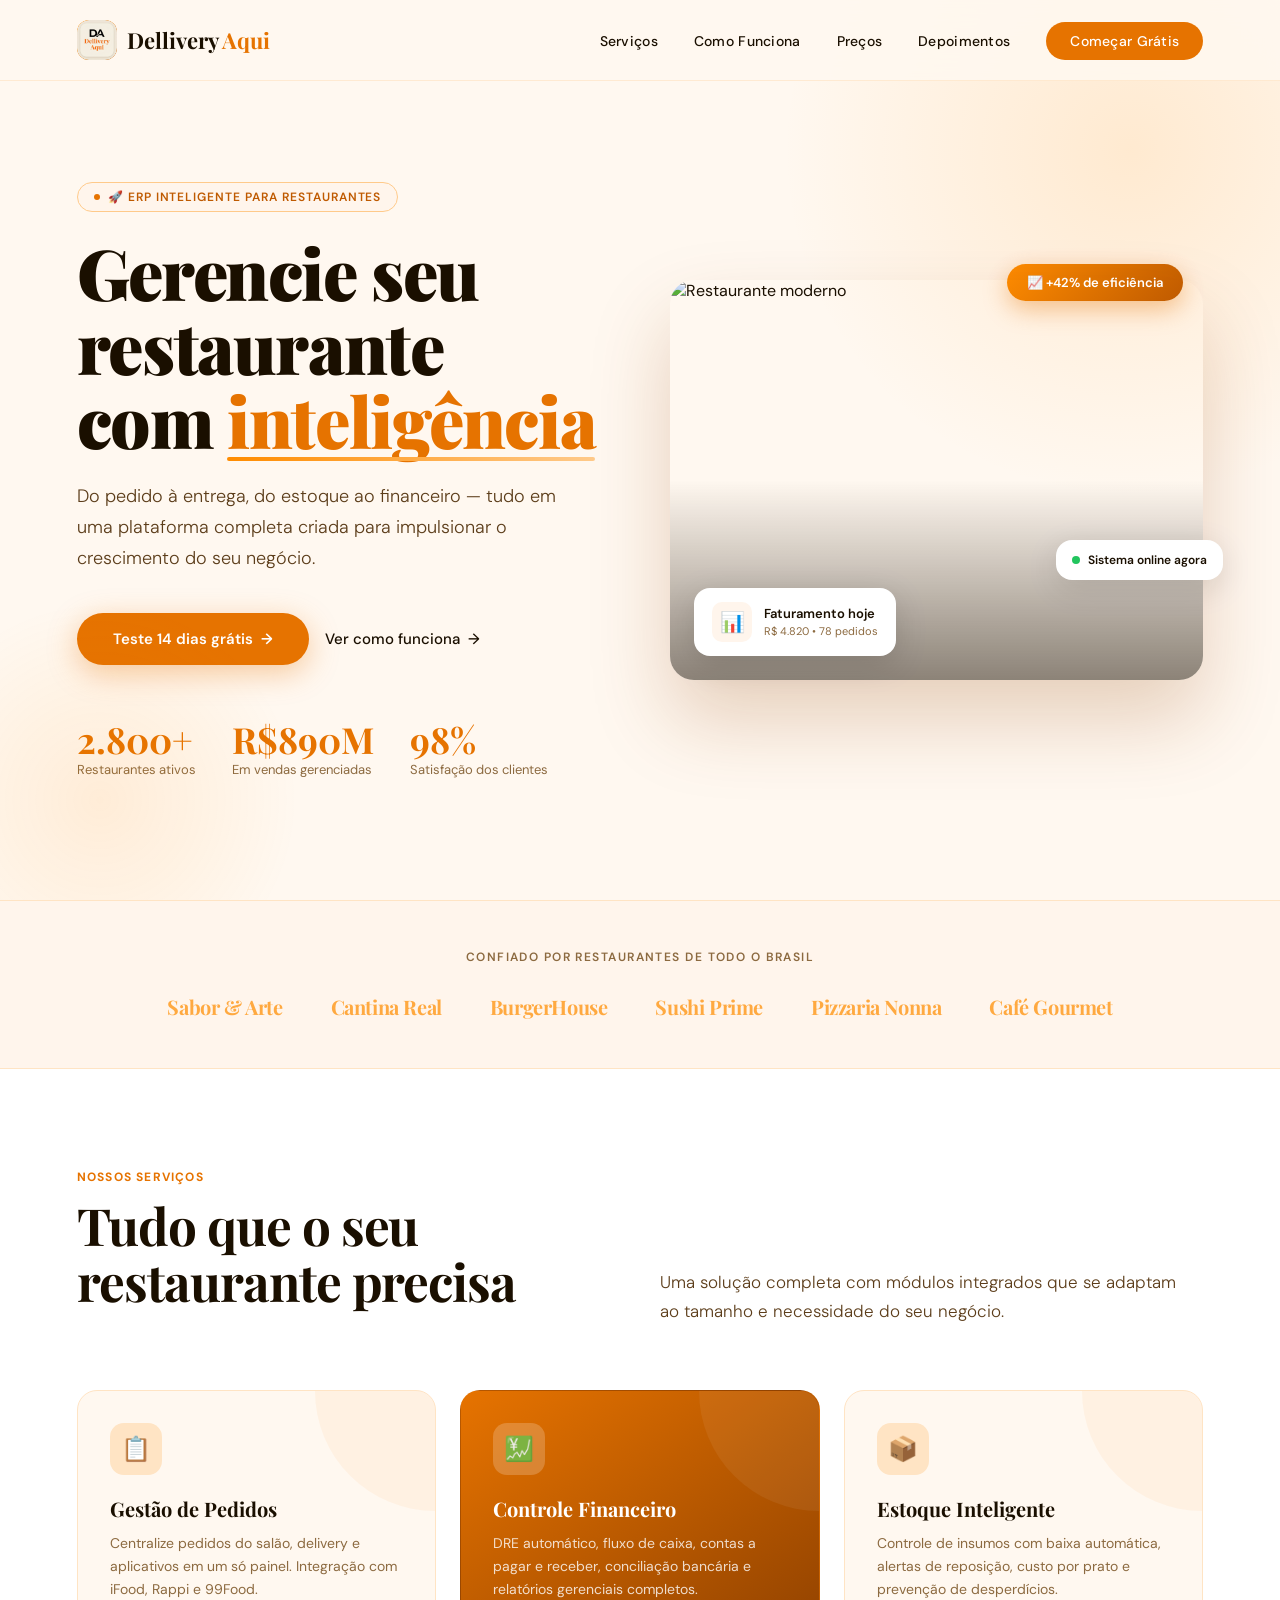
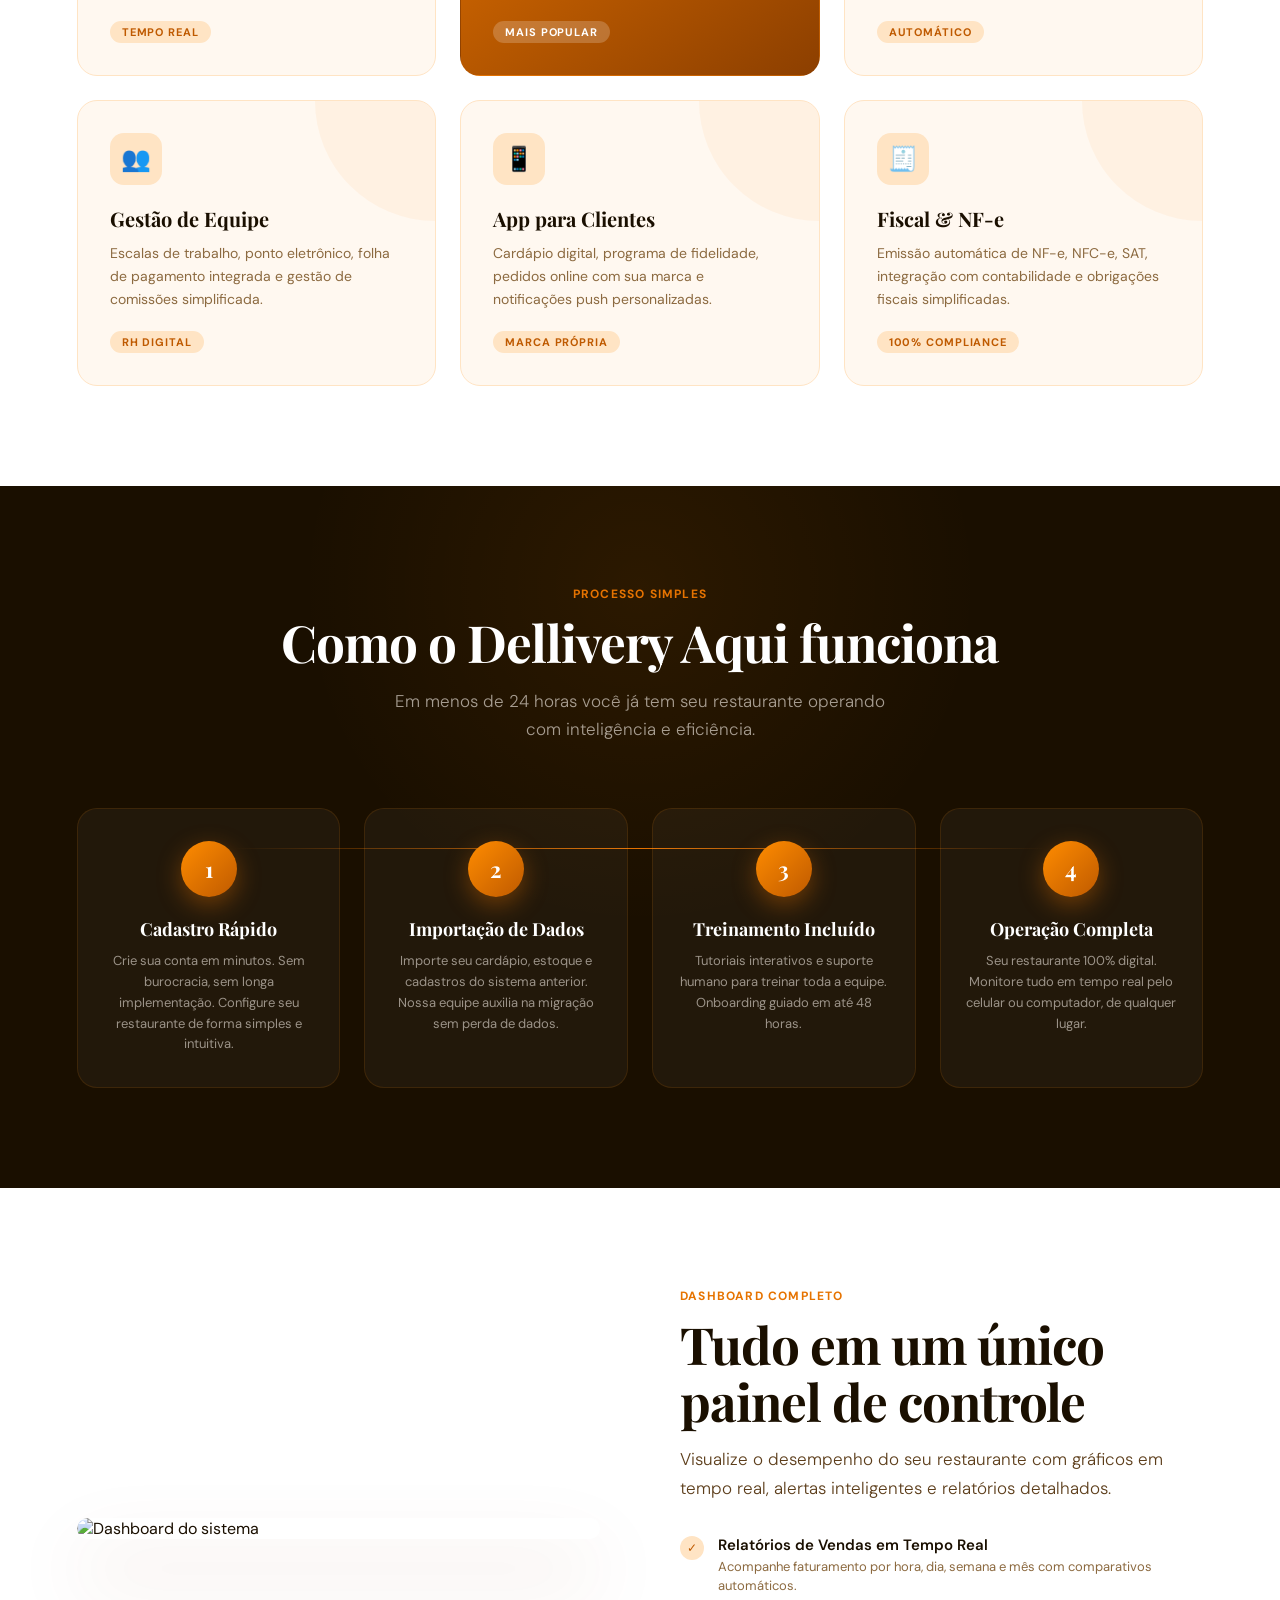
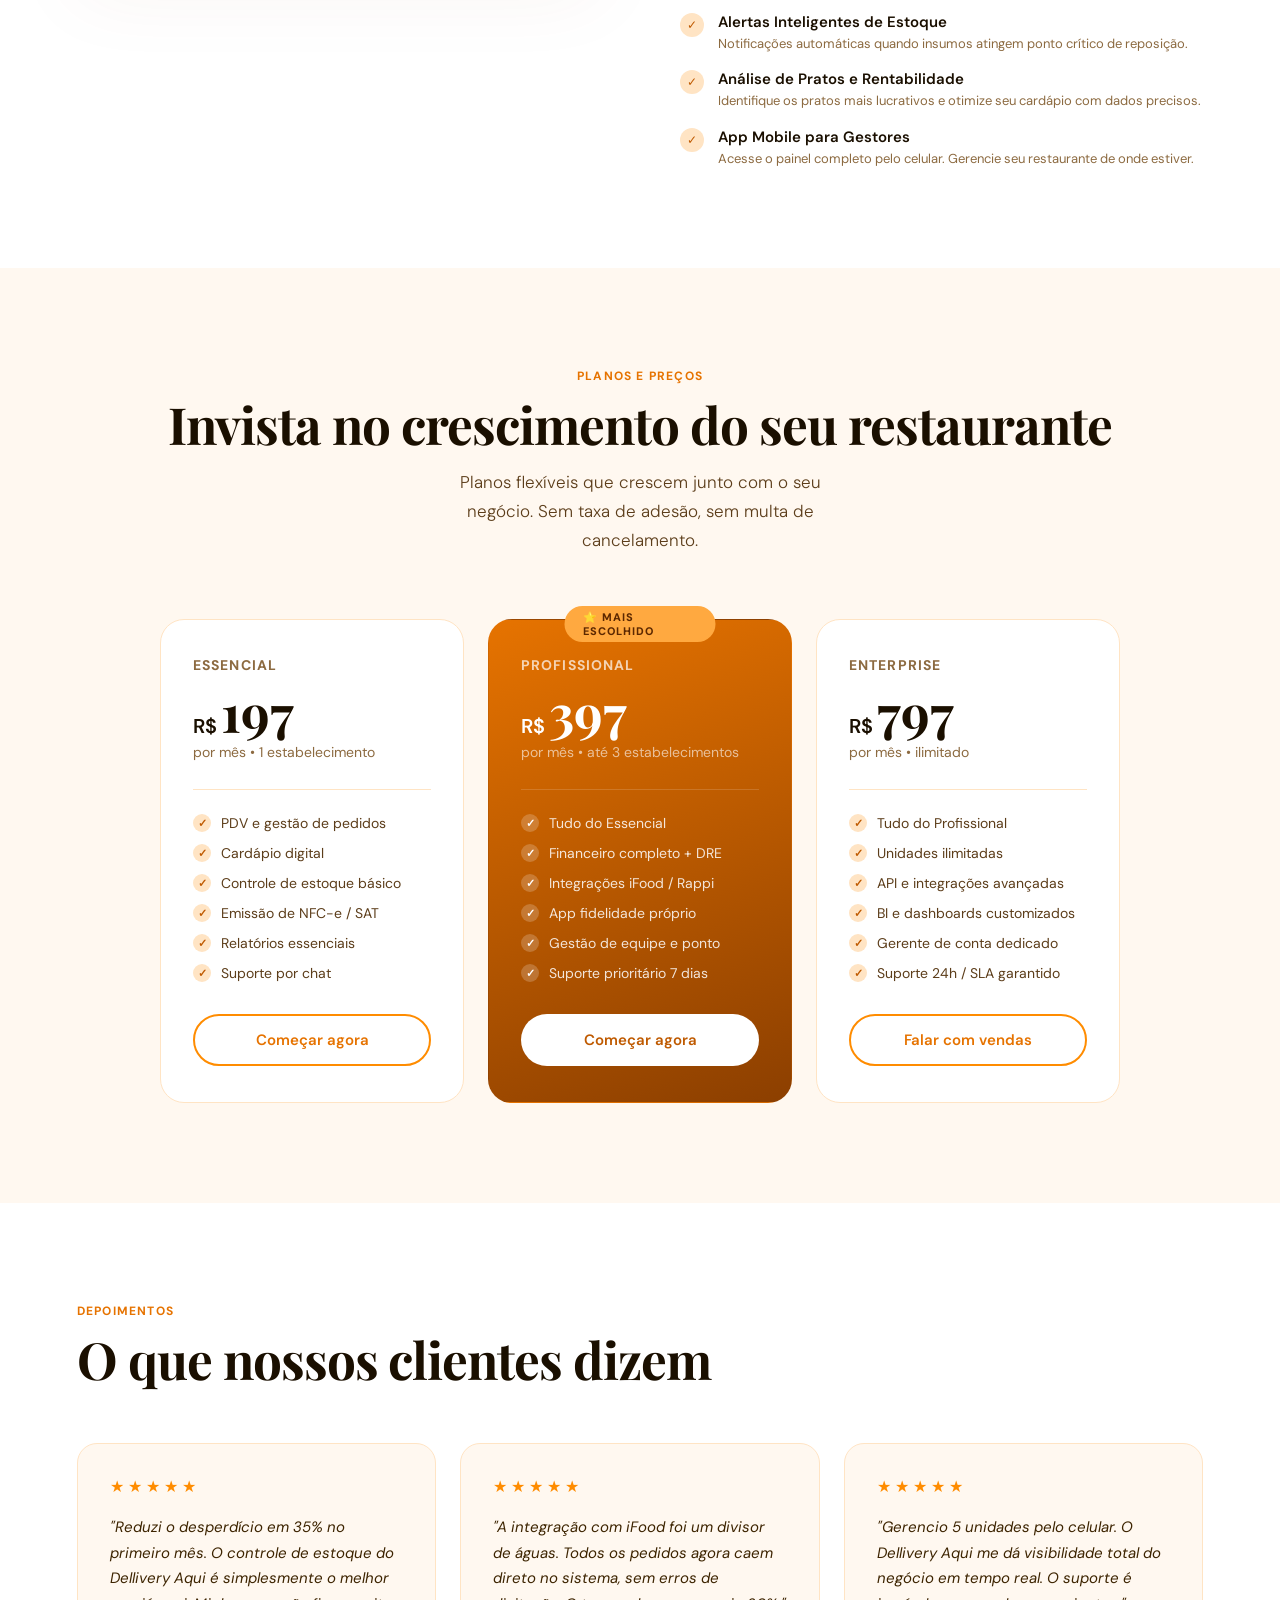
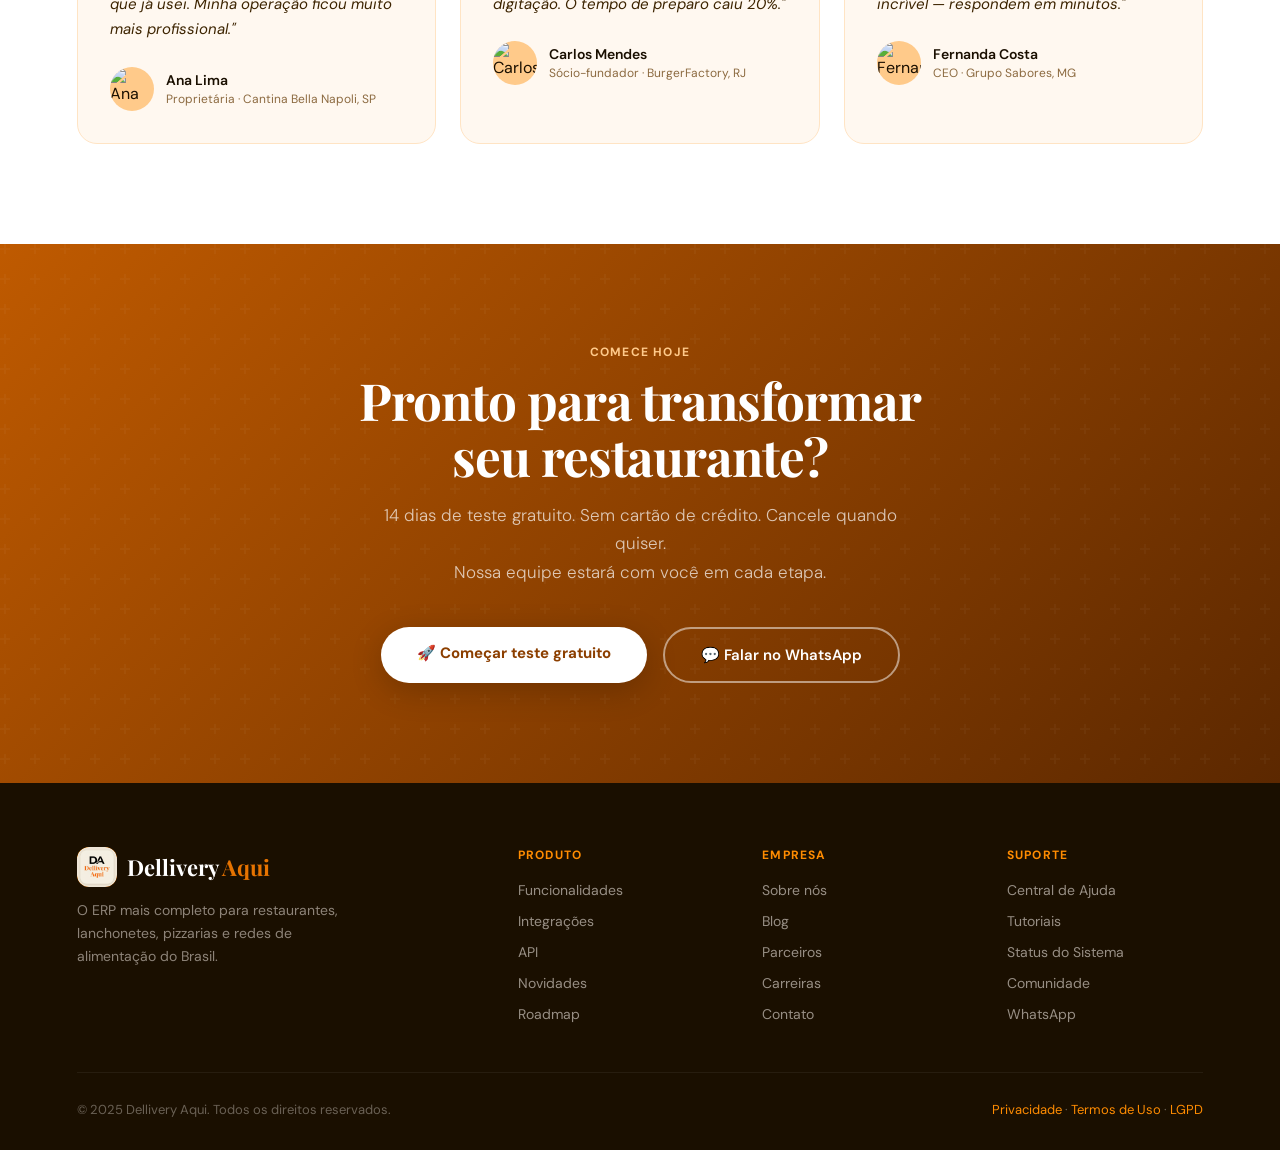
==== commit 28adfa44: "add termos de uso e LGPD" ====
--- a/index.html
+++ b/index.html
@@ -20,7 +20,7 @@
 <!-- NAV -->
 <nav id="navbar">
   <a href="#" class="logo">
-    <div class="logo-icon">🍽️</div>
+    <div class="logo-icon"><img src="assets/images/logo.png" alt="Dellivery Aqui" /></div>
     <div class="logo-text">Dellivery <span>Aqui</span></div>
   </a>
   <ul class="nav-links">
@@ -367,7 +367,7 @@
   <div class="footer-grid">
     <div class="footer-brand">
       <div class="logo">
-        <div class="logo-icon">🍽️</div>
+        <div class="logo-icon"><img src="assets/images/logo.png" alt="Dellivery Aqui" /></div>
         <div class="logo-text">Dellivery <span>Aqui</span></div>
       </div>
       <p class="footer-desc">O ERP mais completo para restaurantes, lanchonetes, pizzarias e redes de alimentação do Brasil.</p>
@@ -405,7 +405,7 @@
   </div>
   <div class="footer-bottom">
     <span>© 2025 Dellivery Aqui. Todos os direitos reservados.</span>
-    <span><a href="#">Privacidade</a> · <a href="#">Termos de Uso</a> · <a href="#">LGPD</a></span>
+    <span><a href="privacidade.html">Privacidade</a> · <a href="termos-de-uso.html">Termos de Uso</a> · <a href="lgpd.html">LGPD</a></span>
   </div>
 </footer>
 
--- a/assets/css/style.css
+++ b/assets/css/style.css
@@ -47,7 +47,12 @@
   width: 40px; height: 40px; border-radius: 12px;
   background: linear-gradient(135deg, var(--orange-400), var(--orange-600));
   display: flex; align-items: center; justify-content: center;
-  font-size: 20px;
+  overflow: hidden;
+}
+.logo-icon img {
+  width: 100%; height: 100%;
+  object-fit: cover;
+  border-radius: 12px;
 }
 .logo-text {
   font-family: 'Playfair Display', serif;
@@ -197,7 +202,6 @@
   animation: fadeUp 0.6s 0.4s ease both;
 }
 
-.stat-item {}
 .stat-num {
   font-family: 'Playfair Display', serif;
   font-size: 36px; font-weight: 700;
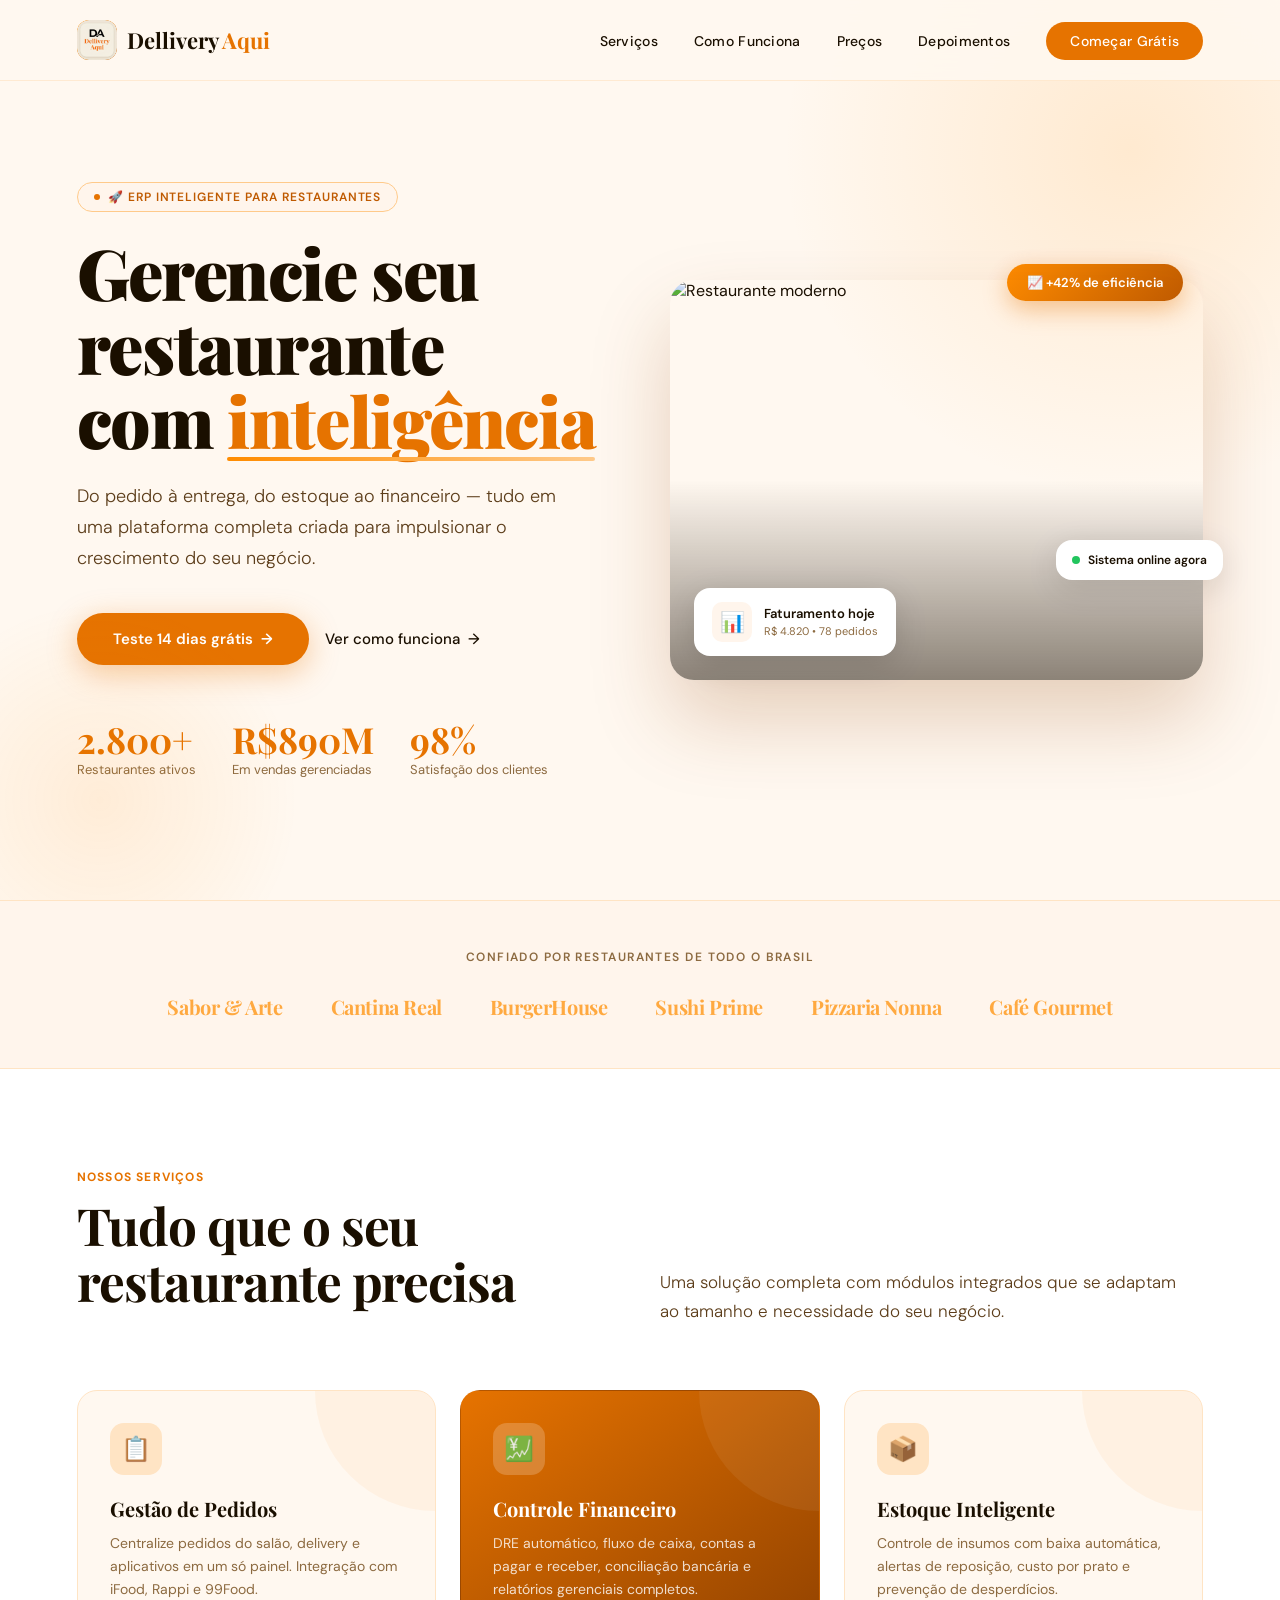
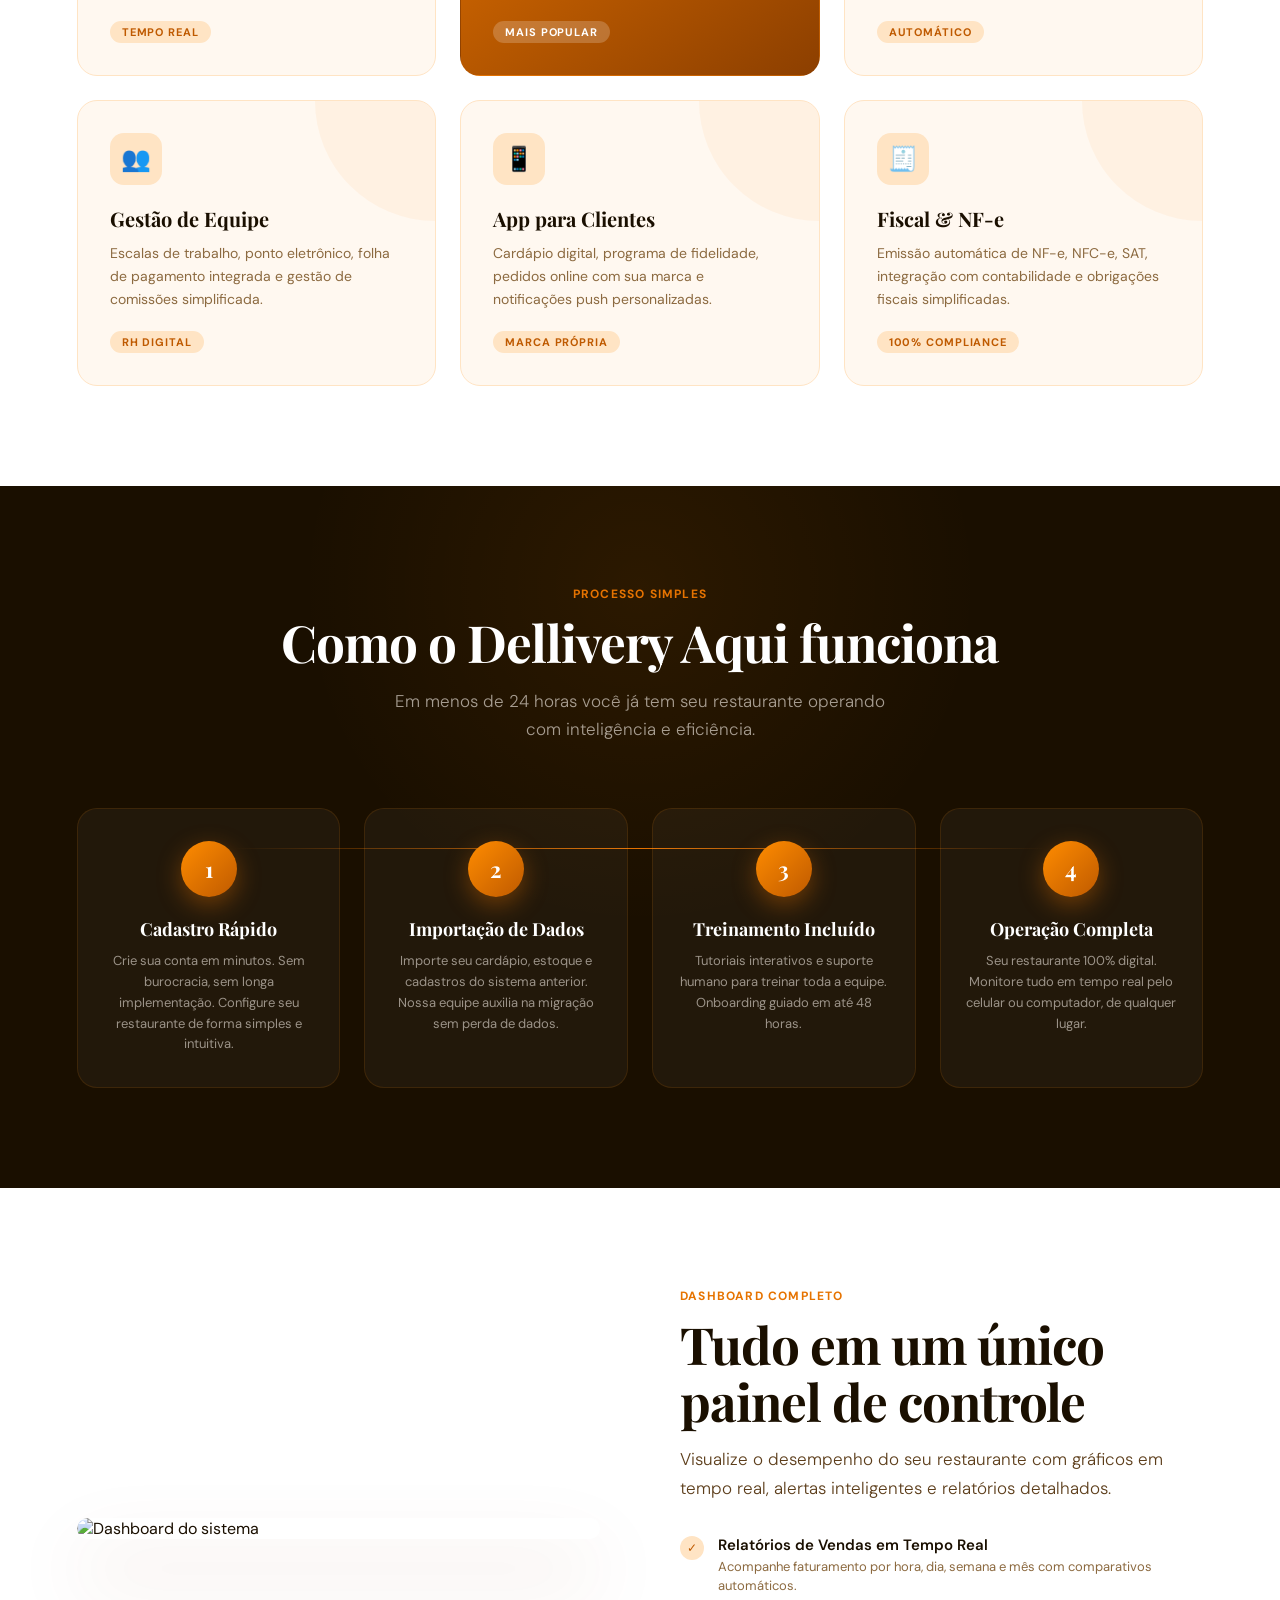
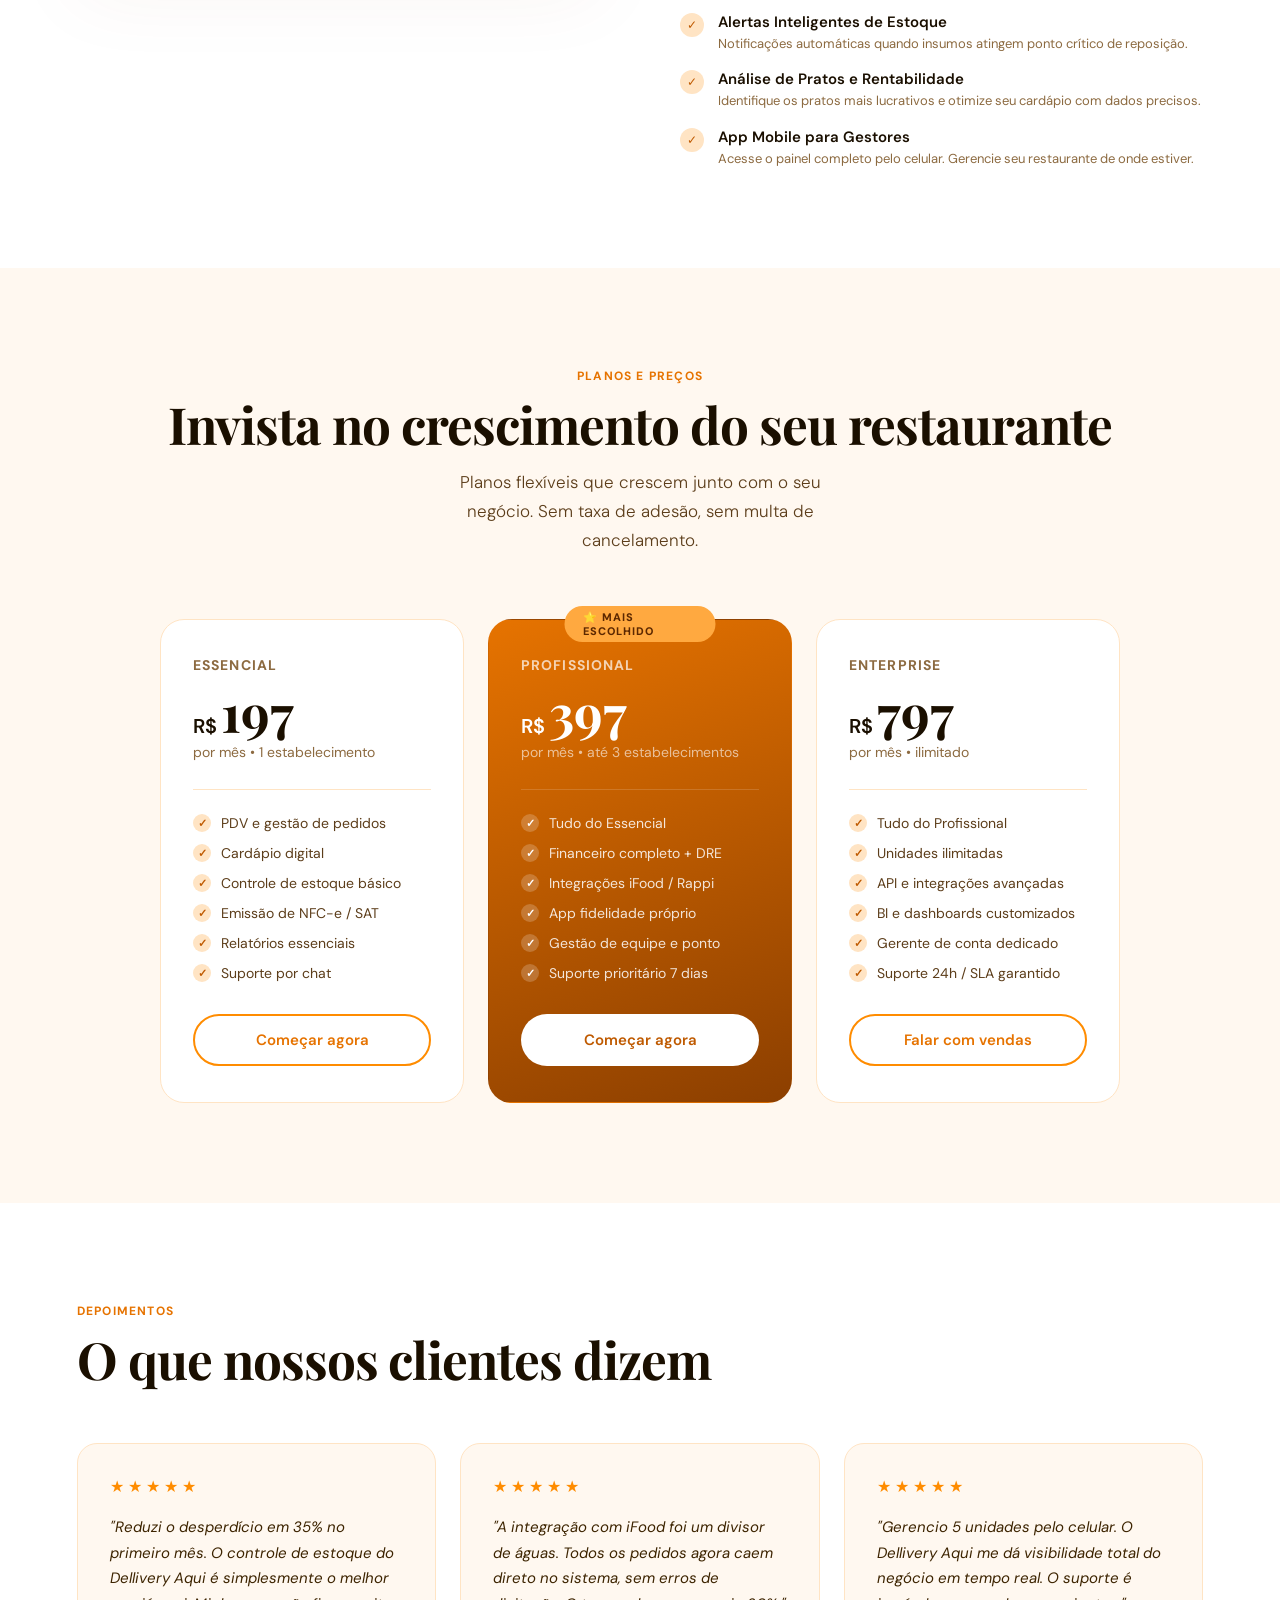
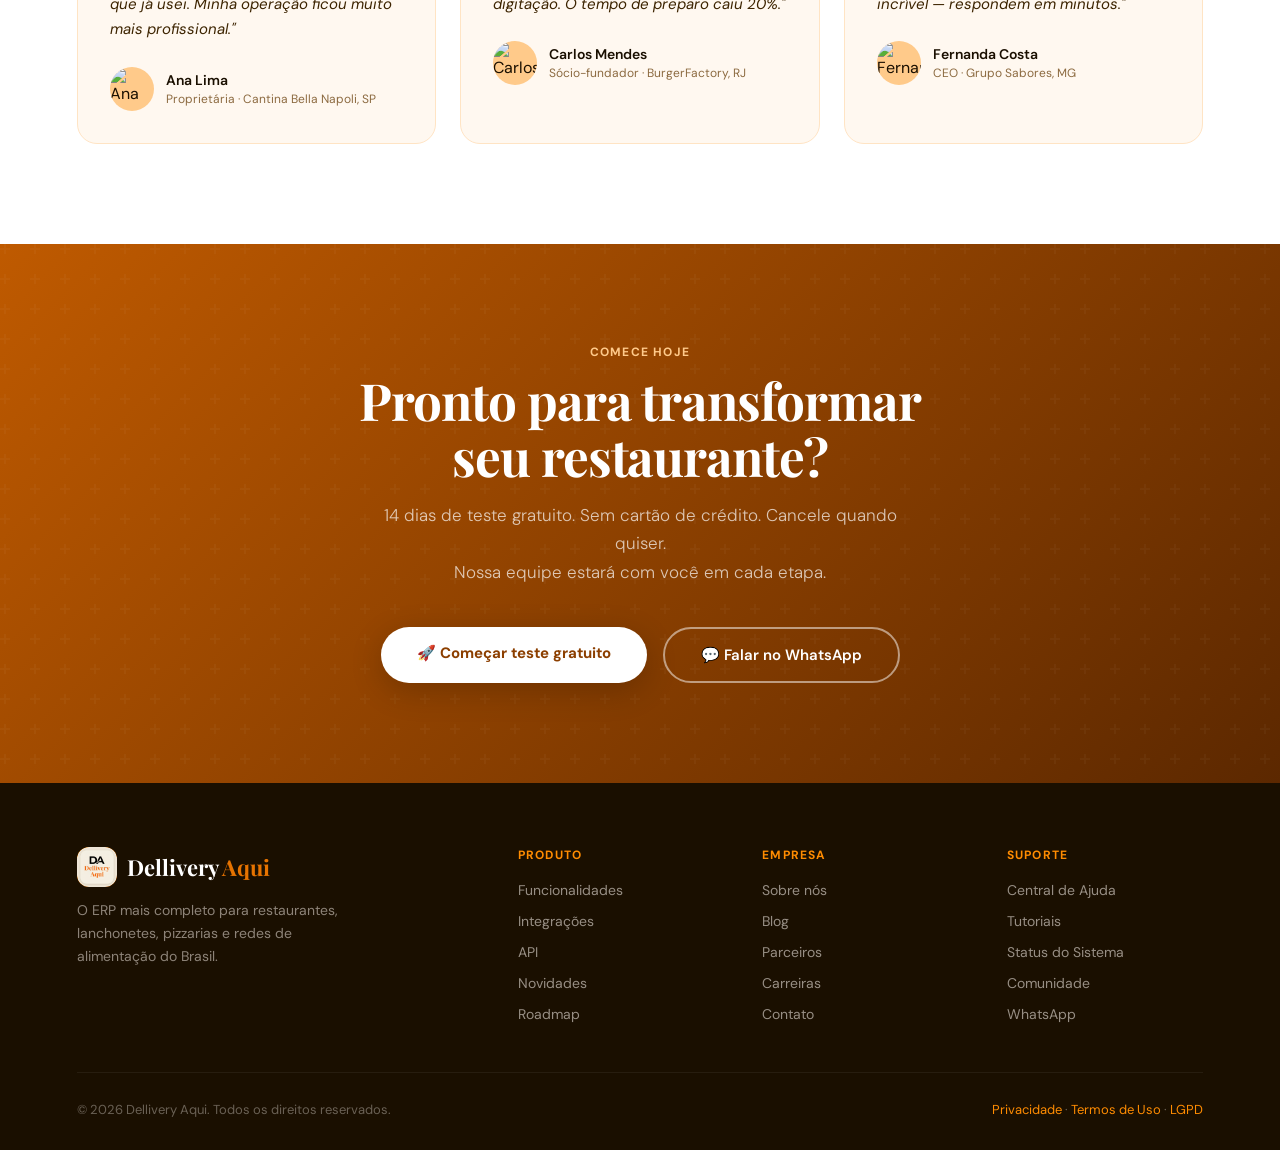
==== commit 64bbeb91: "add site date for 2026" ====
--- a/index.html
+++ b/index.html
@@ -404,7 +404,7 @@
     </div>
   </div>
   <div class="footer-bottom">
-    <span>© 2025 Dellivery Aqui. Todos os direitos reservados.</span>
+    <span>© 2026 Dellivery Aqui. Todos os direitos reservados.</span>
     <span><a href="privacidade.html">Privacidade</a> · <a href="termos-de-uso.html">Termos de Uso</a> · <a href="lgpd.html">LGPD</a></span>
   </div>
 </footer>
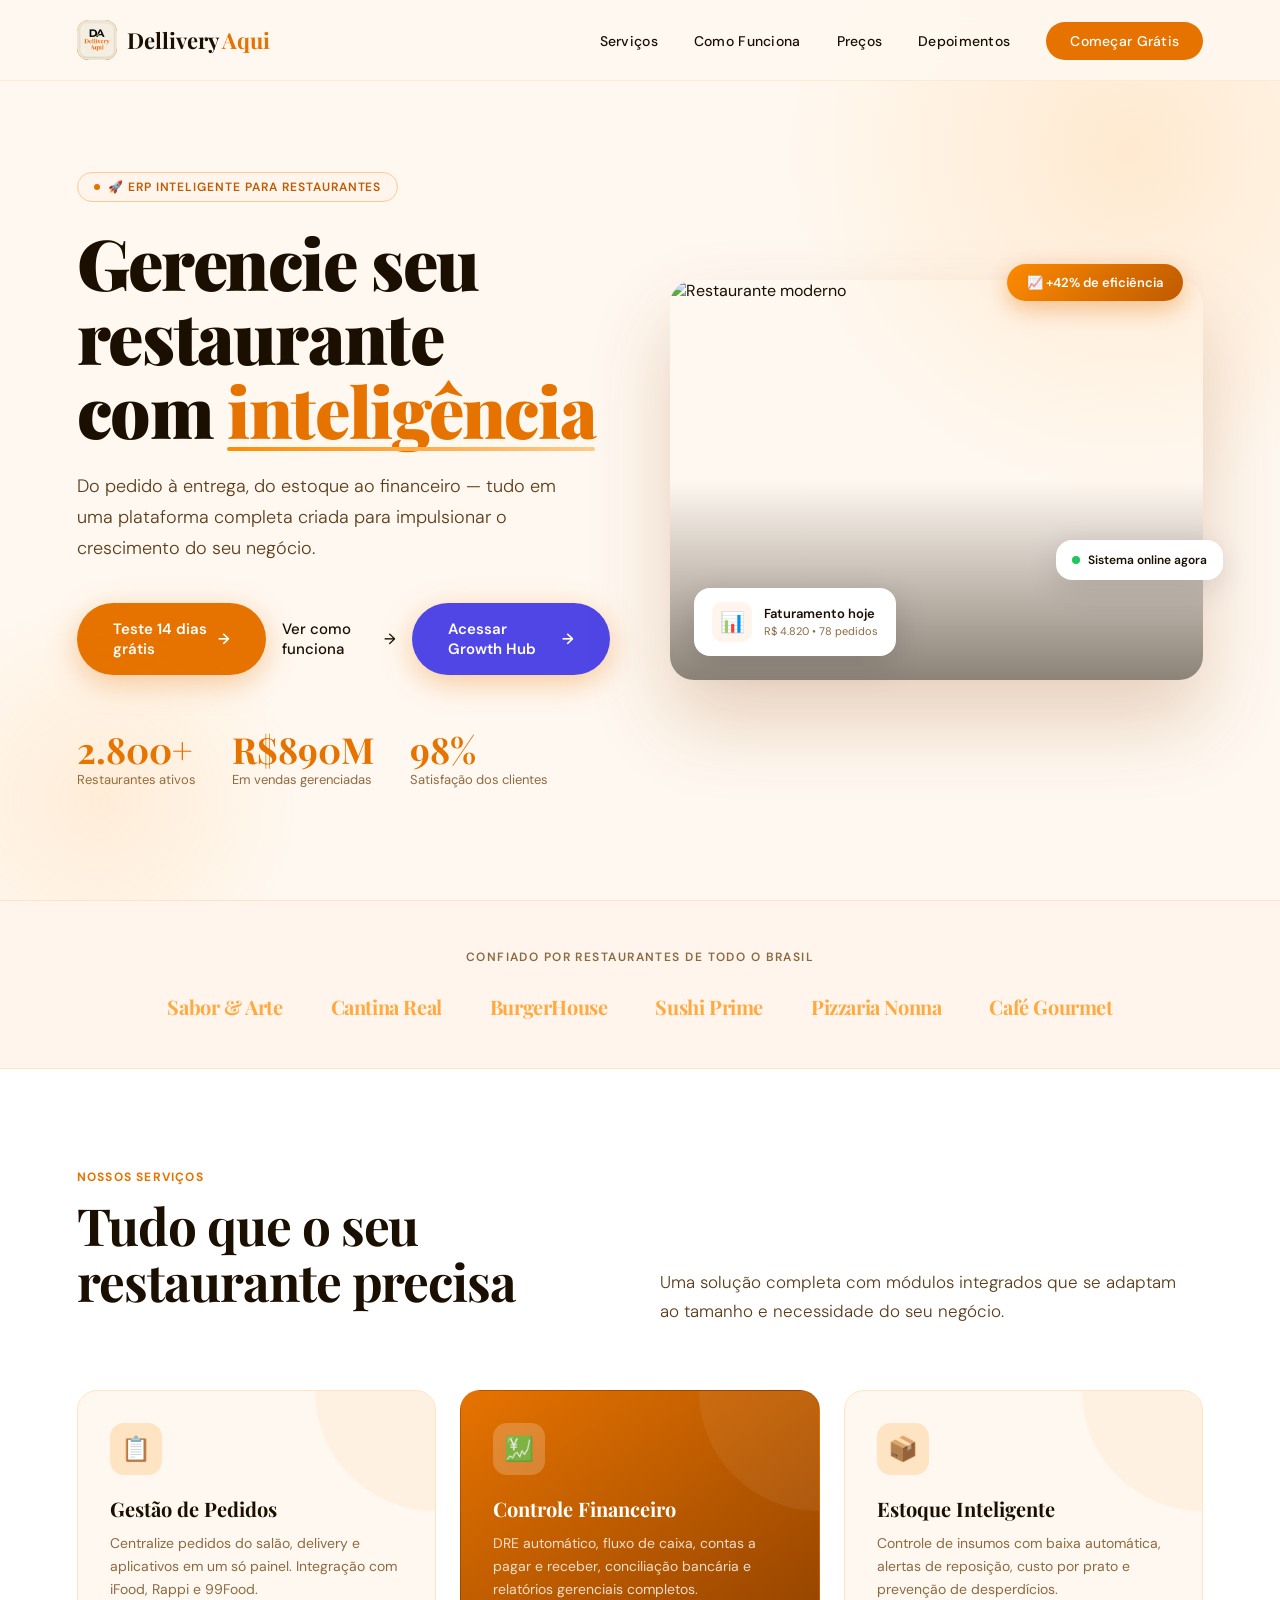
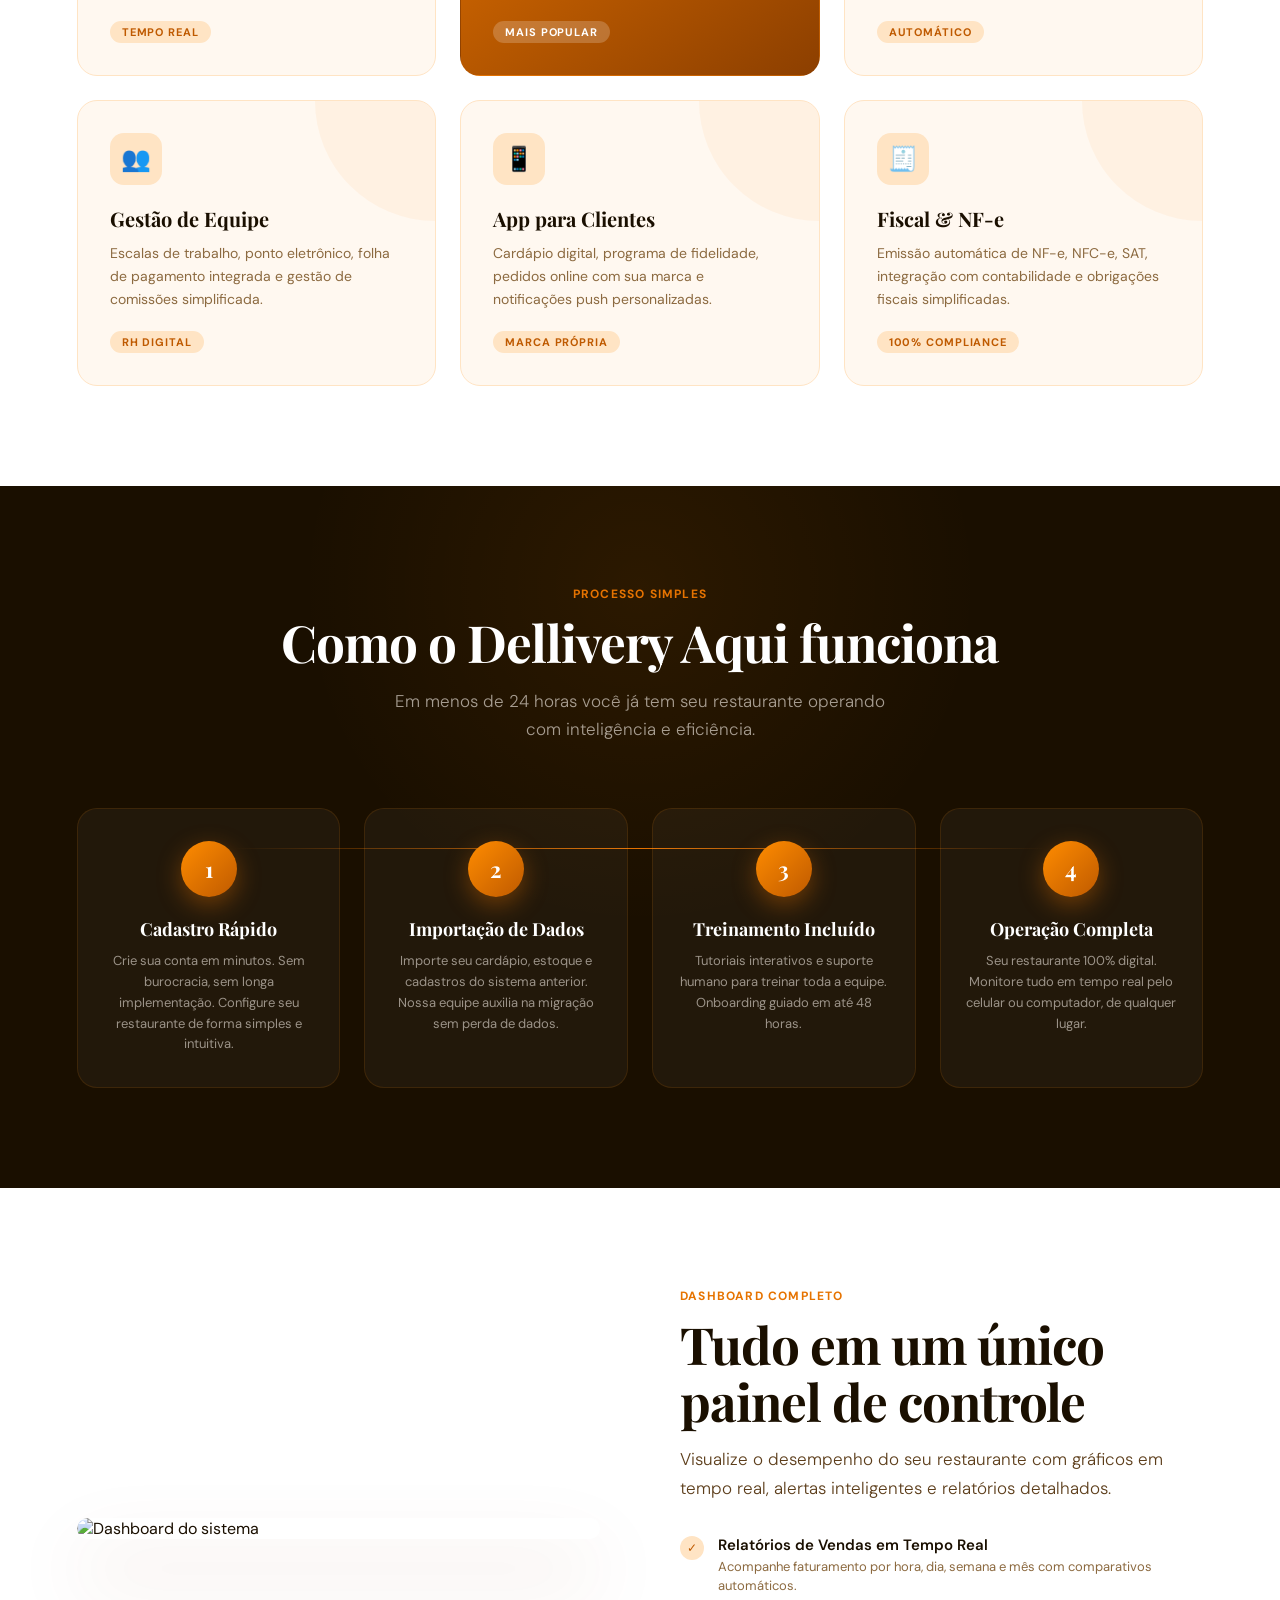
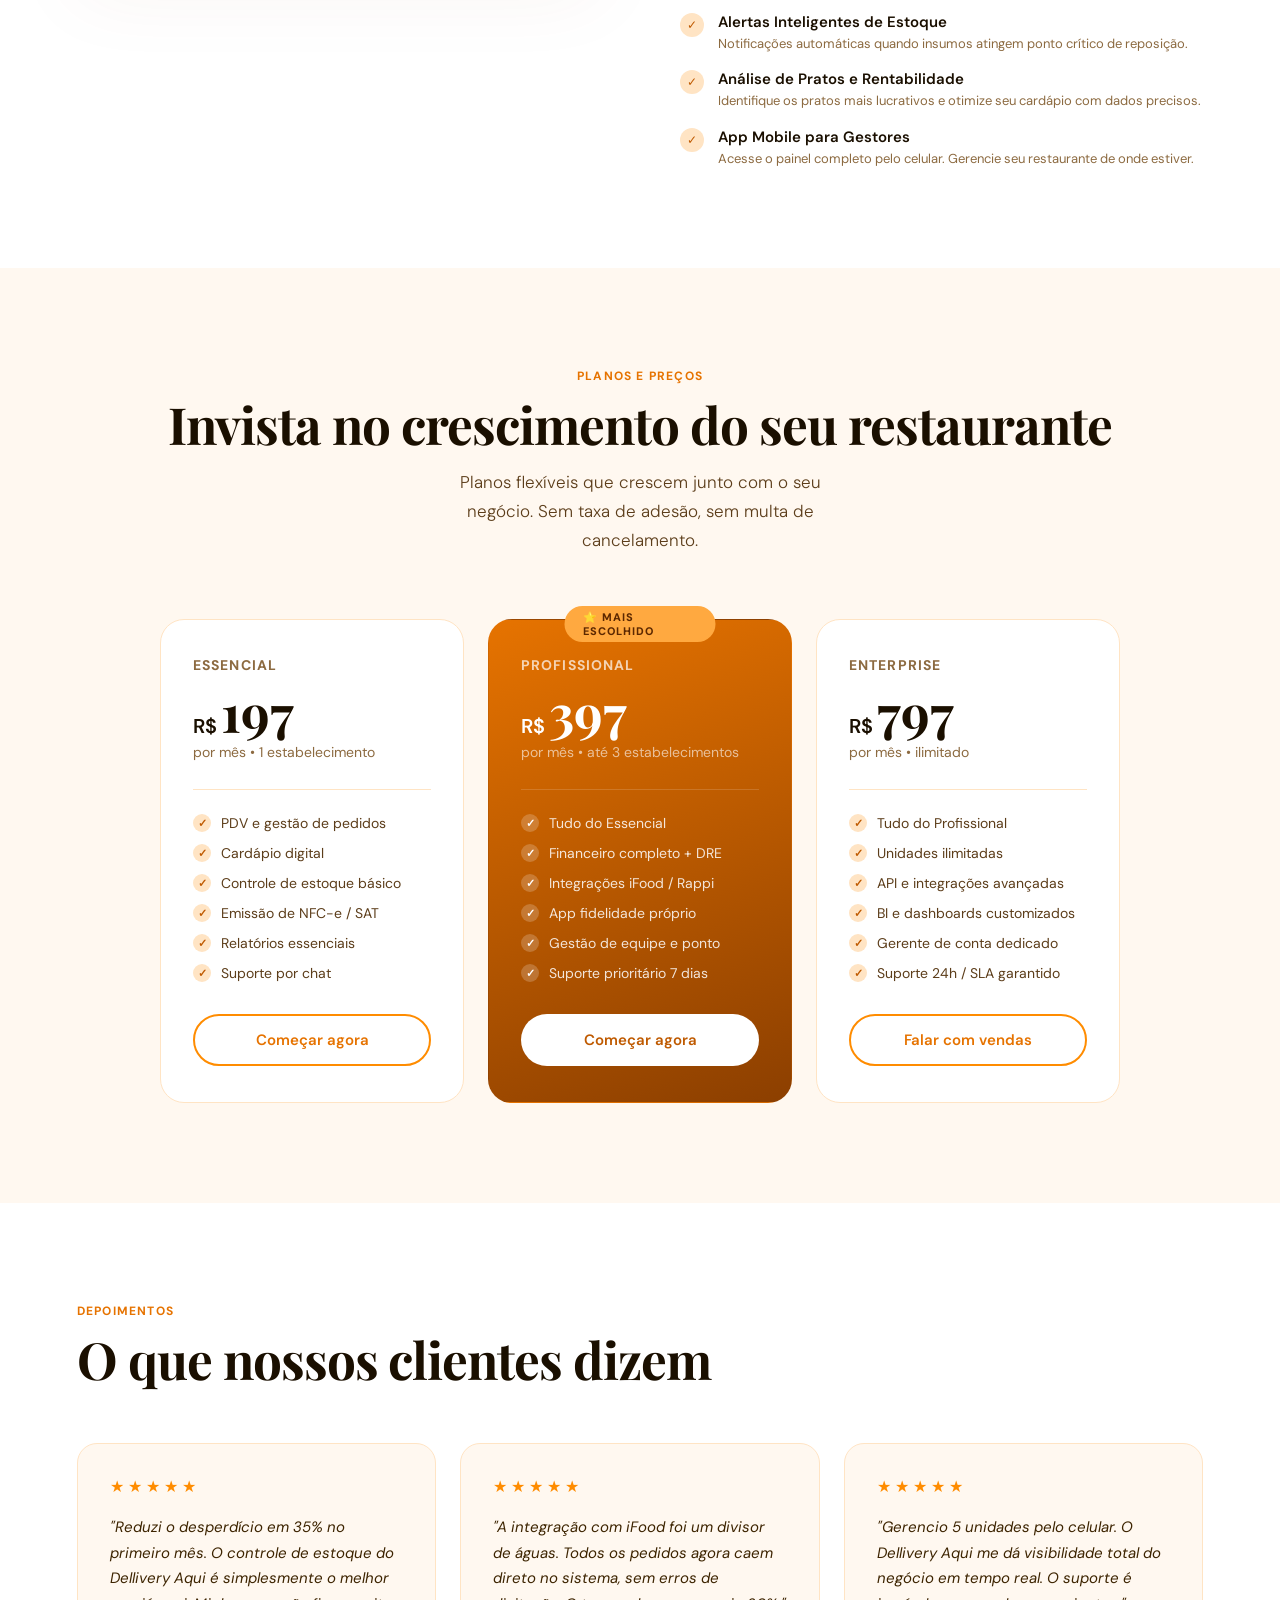
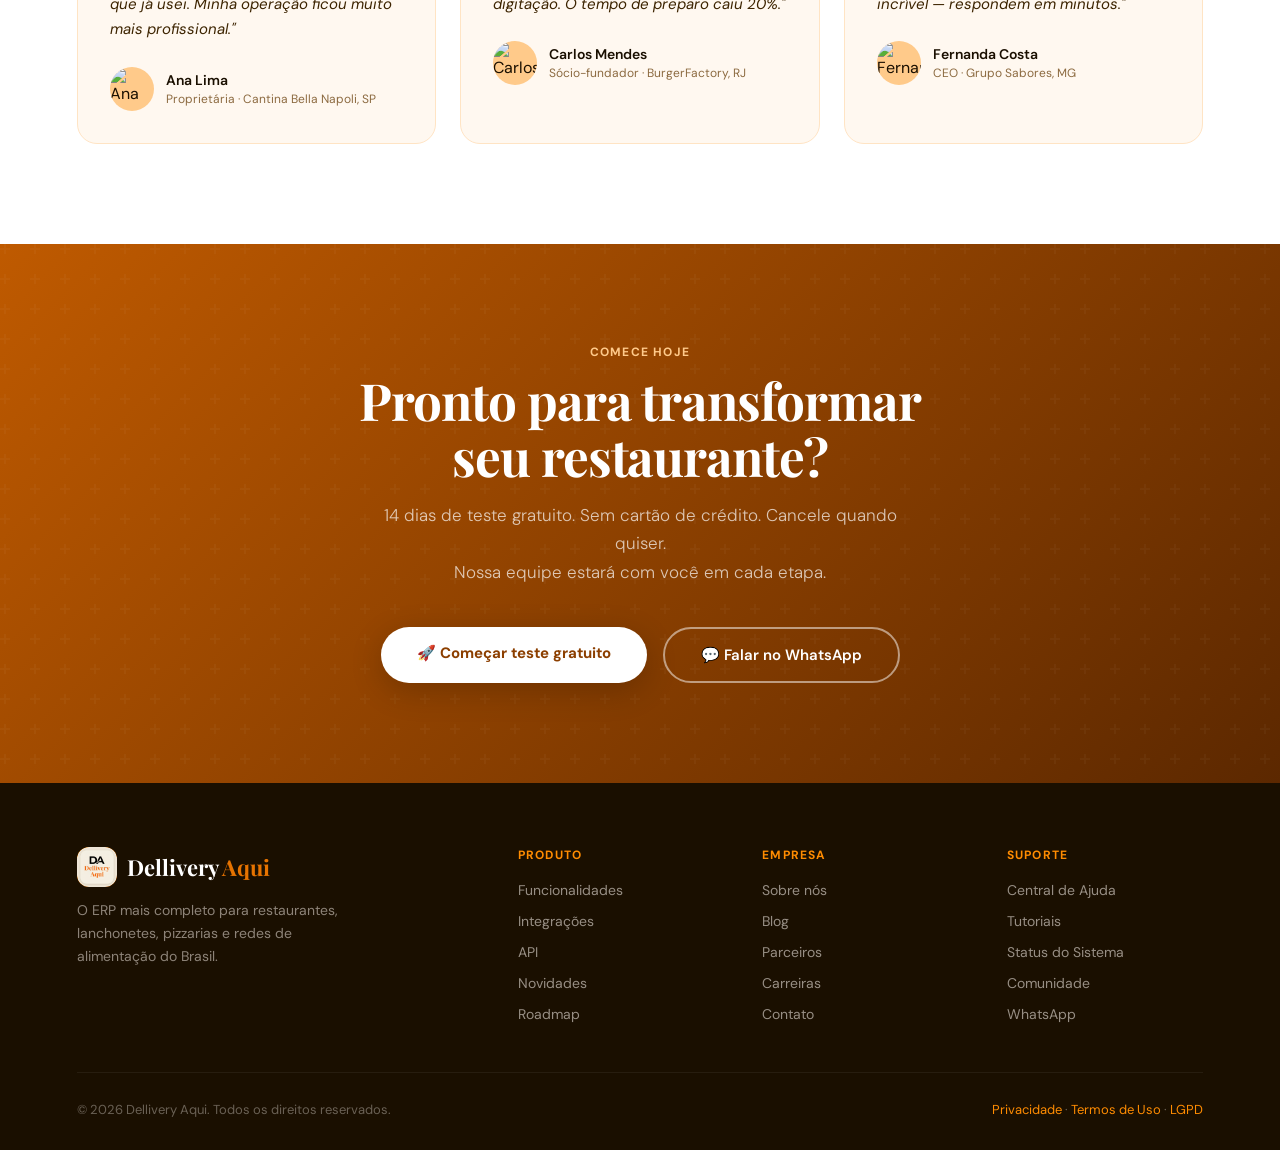
==== commit b265a1ce: "Add App ERP Marketing" ====
--- a/index.html
+++ b/index.html
@@ -48,6 +48,9 @@
       <a href="#como-funciona" class="btn-ghost">
         Ver como funciona <span class="arrow">→</span>
       </a>
+      <a href="growth-hub/index.html" class="btn-primary" style="background-color: #4f46e5; border-color: #4f46e5;">
+        Acessar Growth Hub <span class="arrow">→</span>
+      </a>
     </div>
     <div class="hero-stats">
       <div class="stat-item">
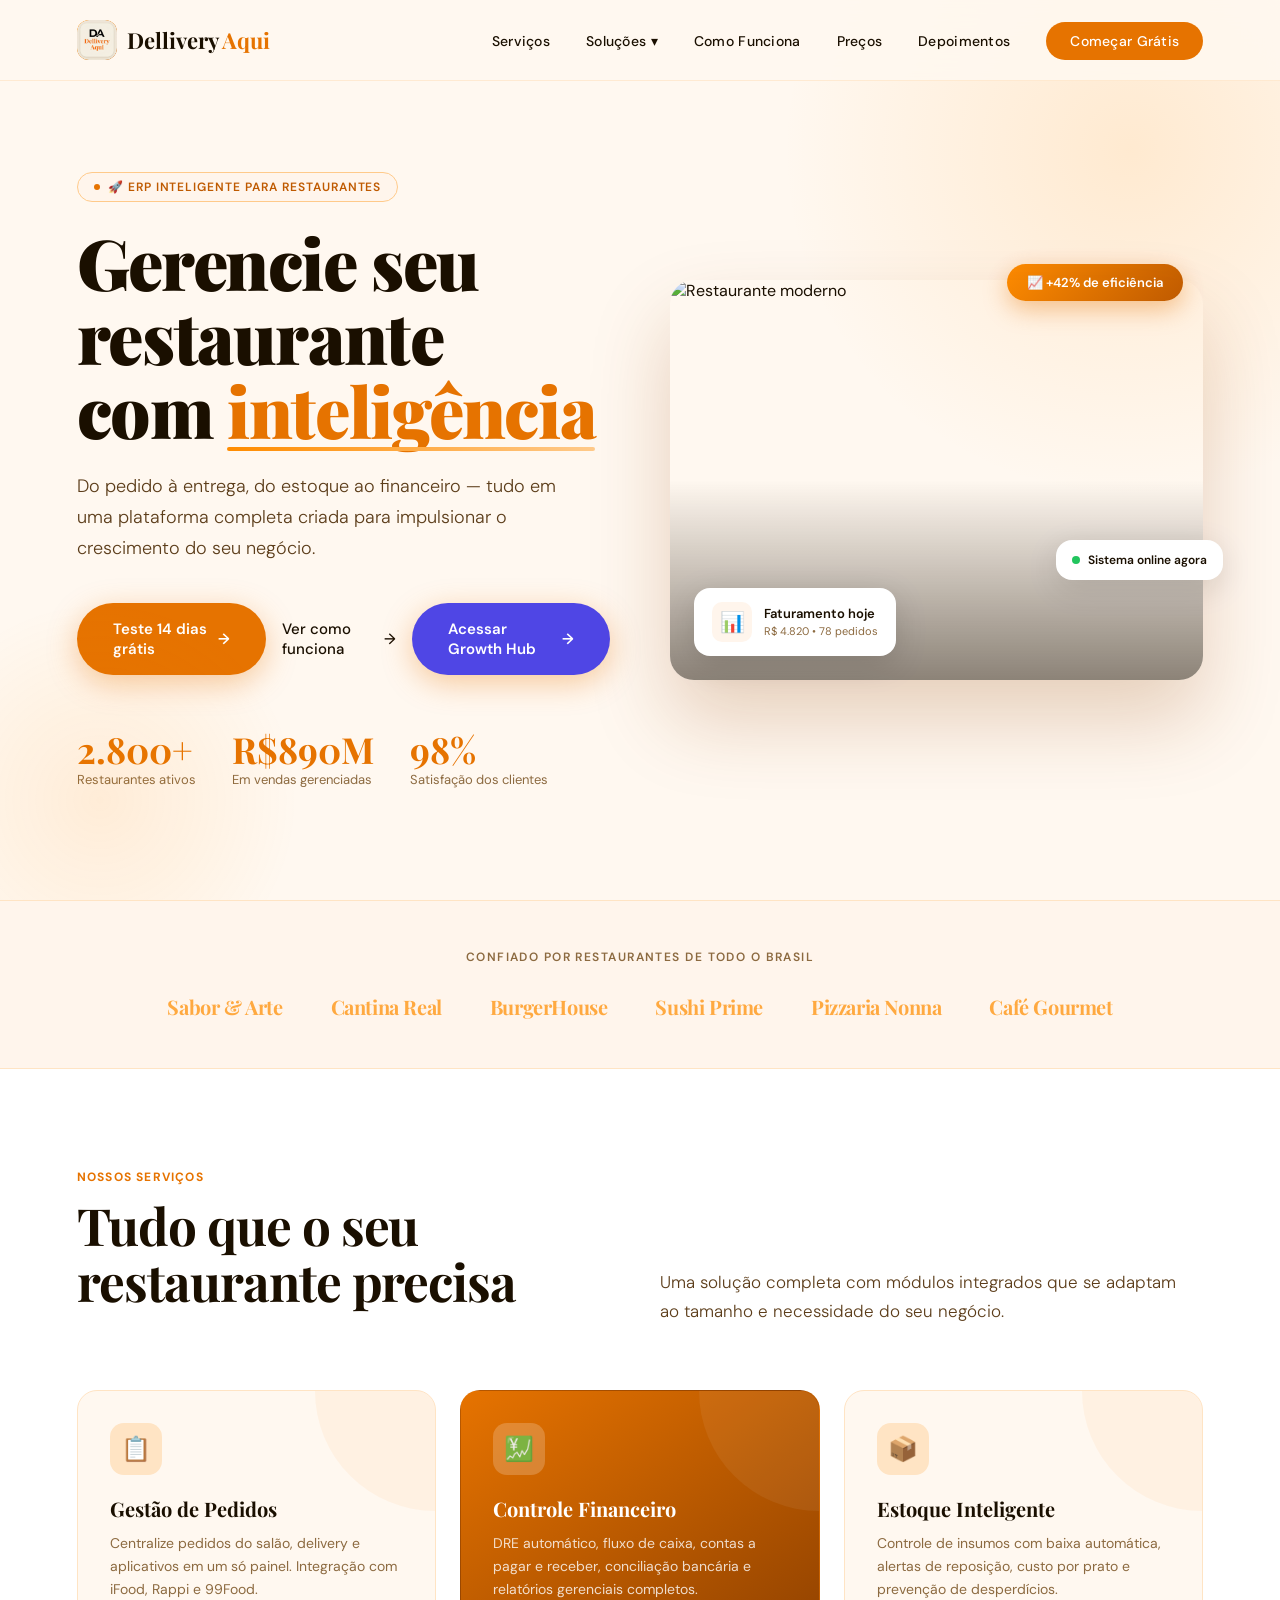
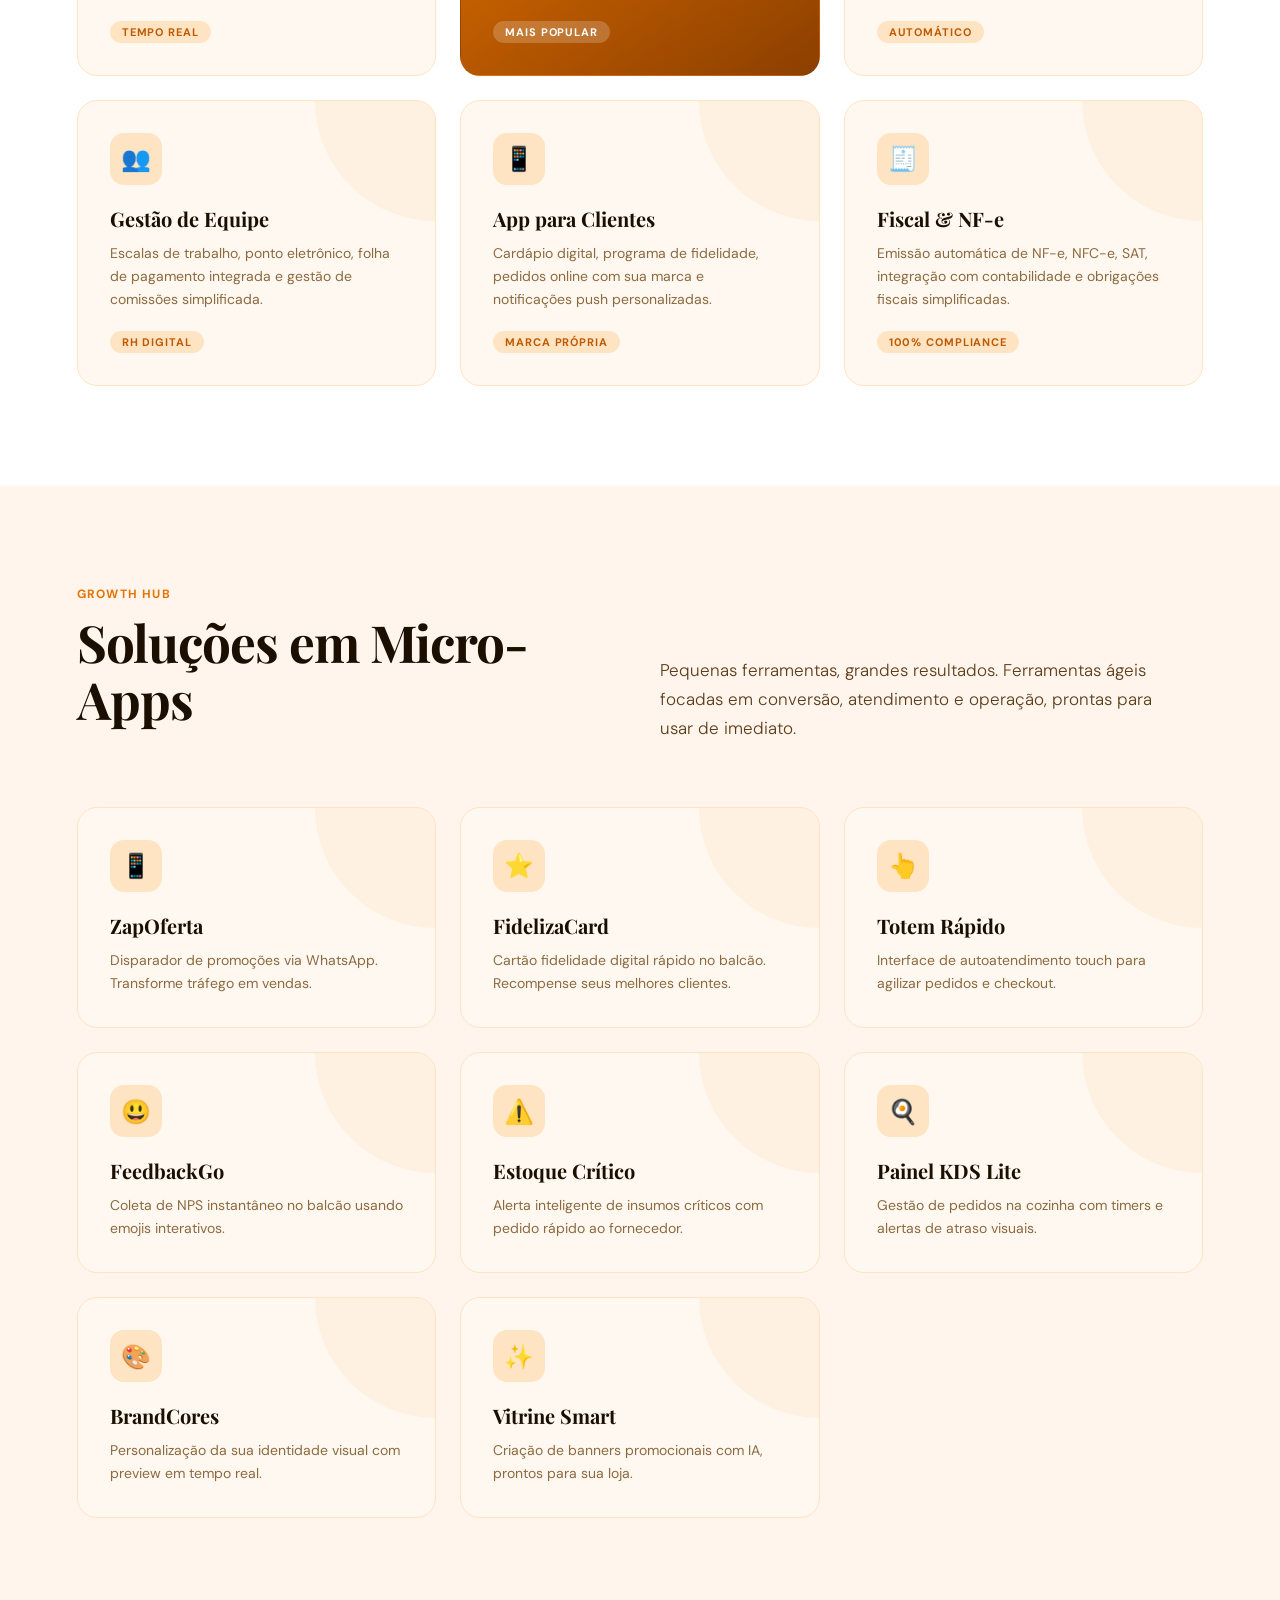
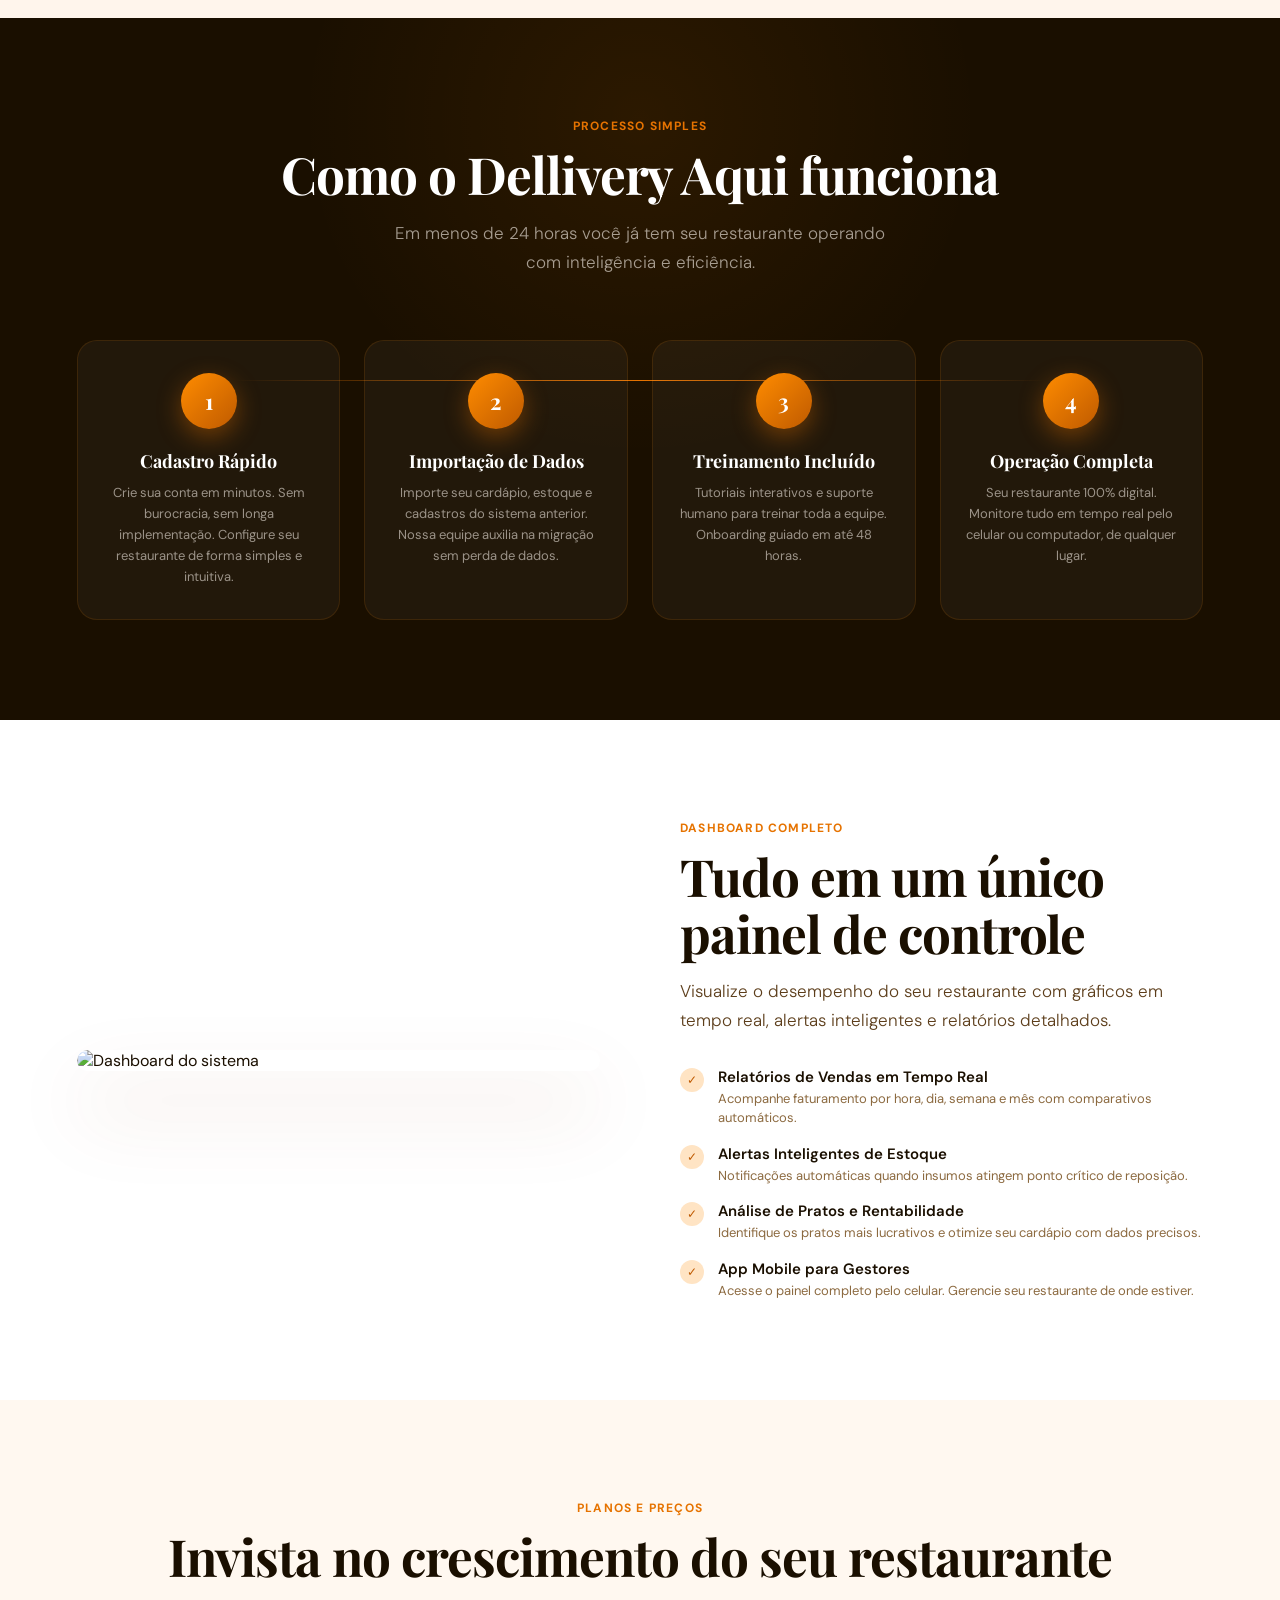
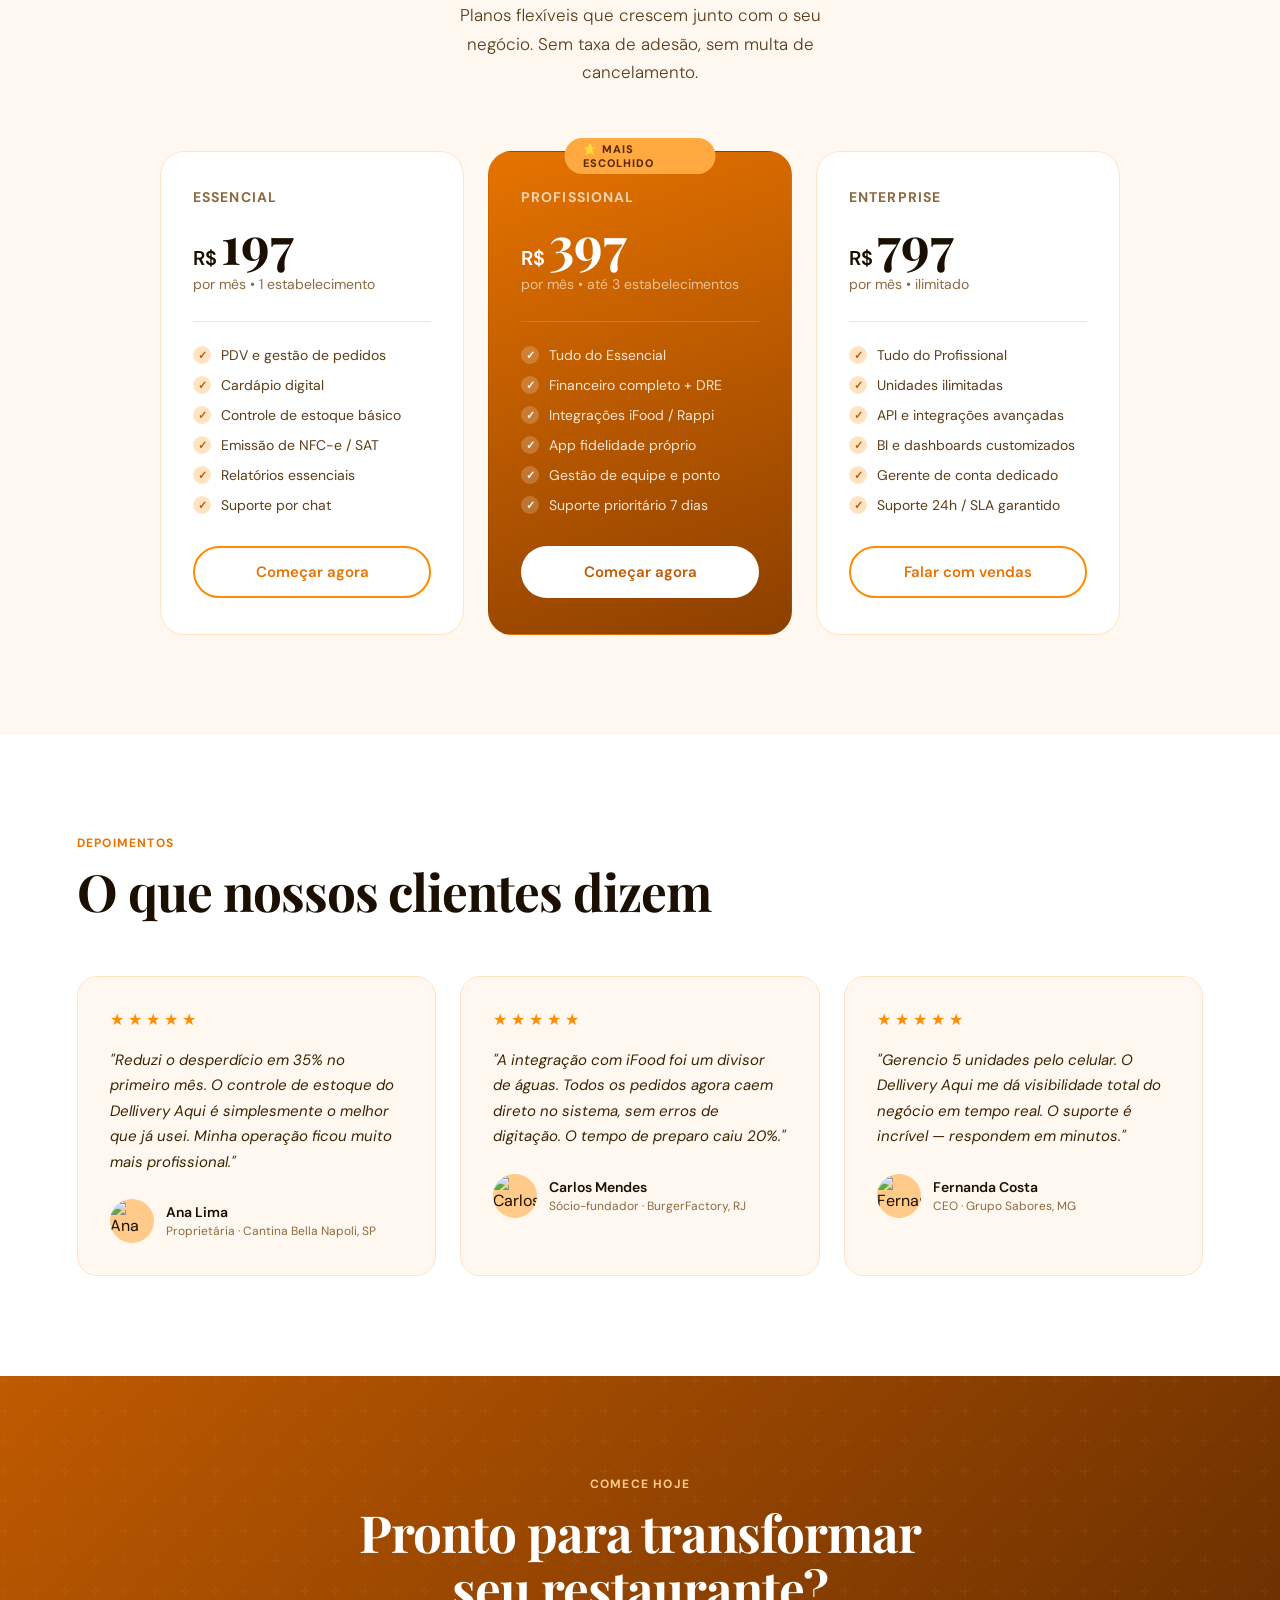
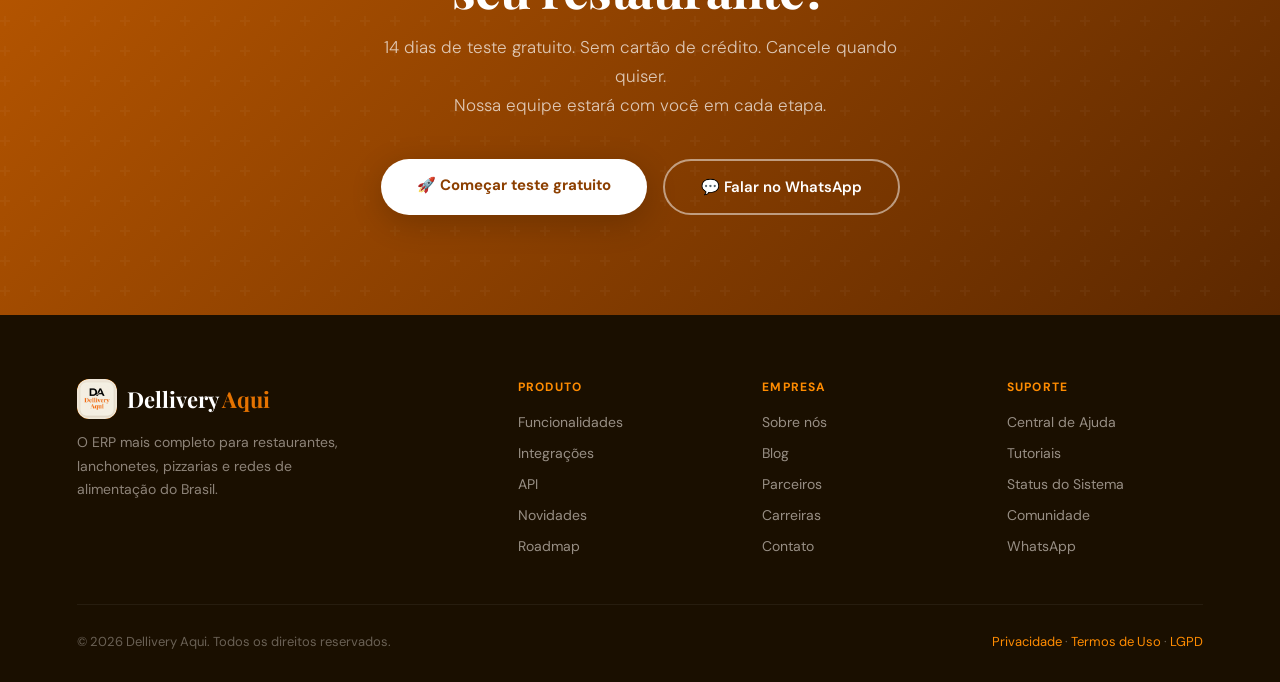
==== commit aee23f32: "Apps testes" ====
--- a/index.html
+++ b/index.html
@@ -25,6 +25,19 @@
   </a>
   <ul class="nav-links">
     <li><a href="#servicos">Serviços</a></li>
+    <li class="dropdown">
+      <a href="#solucoes-hub" class="dropbtn">Soluções ▾</a>
+      <div class="dropdown-content">
+        <a href="solucoes/zap-oferta/index.html">ZapOferta</a>
+        <a href="solucoes/fideliza-card/index.html">FidelizaCard</a>
+        <a href="solucoes/totem-rapido/index.html">Totem Rápido</a>
+        <a href="solucoes/feedback-go/index.html">FeedbackGo</a>
+        <a href="solucoes/estoque-critico/index.html">Estoque Crítico</a>
+        <a href="solucoes/kds-lite/index.html">KDS Lite</a>
+        <a href="solucoes/brand-cores/index.html">BrandCores</a>
+        <a href="solucoes/vitrine-smart/index.html">Vitrine Smart</a>
+      </div>
+    </li>
     <li><a href="#como-funciona">Como Funciona</a></li>
     <li><a href="#precos">Preços</a></li>
     <li><a href="#depoimentos">Depoimentos</a></li>
@@ -152,6 +165,62 @@
   </div>
 </section>
 
+<!-- SOLUÇÕES HUB -->
+<section id="solucoes-hub" style="background: var(--orange-50);">
+  <div class="services-header reveal">
+    <div>
+      <div class="section-label">Growth Hub</div>
+      <h2 class="section-title">Soluções em Micro-Apps</h2>
+    </div>
+    <p class="section-desc">
+      Pequenas ferramentas, grandes resultados. Ferramentas ágeis focadas em conversão, atendimento e operação, prontas para usar de imediato.
+    </p>
+  </div>
+
+  <div class="services-grid">
+    <a href="solucoes/zap-oferta/index.html" class="service-card reveal" style="text-decoration:none;">
+      <div class="service-icon">📱</div>
+      <div class="service-title">ZapOferta</div>
+      <div class="service-desc">Disparador de promoções via WhatsApp. Transforme tráfego em vendas.</div>
+    </a>
+    <a href="solucoes/fideliza-card/index.html" class="service-card reveal" style="text-decoration:none;">
+      <div class="service-icon">⭐</div>
+      <div class="service-title">FidelizaCard</div>
+      <div class="service-desc">Cartão fidelidade digital rápido no balcão. Recompense seus melhores clientes.</div>
+    </a>
+    <a href="solucoes/totem-rapido/index.html" class="service-card reveal" style="text-decoration:none;">
+      <div class="service-icon">👆</div>
+      <div class="service-title">Totem Rápido</div>
+      <div class="service-desc">Interface de autoatendimento touch para agilizar pedidos e checkout.</div>
+    </a>
+    <a href="solucoes/feedback-go/index.html" class="service-card reveal" style="text-decoration:none;">
+      <div class="service-icon">😃</div>
+      <div class="service-title">FeedbackGo</div>
+      <div class="service-desc">Coleta de NPS instantâneo no balcão usando emojis interativos.</div>
+    </a>
+    <a href="solucoes/estoque-critico/index.html" class="service-card reveal" style="text-decoration:none;">
+      <div class="service-icon">⚠️</div>
+      <div class="service-title">Estoque Crítico</div>
+      <div class="service-desc">Alerta inteligente de insumos críticos com pedido rápido ao fornecedor.</div>
+    </a>
+    <a href="solucoes/kds-lite/index.html" class="service-card reveal" style="text-decoration:none;">
+      <div class="service-icon">🍳</div>
+      <div class="service-title">Painel KDS Lite</div>
+      <div class="service-desc">Gestão de pedidos na cozinha com timers e alertas de atraso visuais.</div>
+    </a>
+    <a href="solucoes/brand-cores/index.html" class="service-card reveal" style="text-decoration:none;">
+      <div class="service-icon">🎨</div>
+      <div class="service-title">BrandCores</div>
+      <div class="service-desc">Personalização da sua identidade visual com preview em tempo real.</div>
+    </a>
+    <a href="solucoes/vitrine-smart/index.html" class="service-card reveal" style="text-decoration:none;">
+      <div class="service-icon">✨</div>
+      <div class="service-title">Vitrine Smart</div>
+      <div class="service-desc">Criação de banners promocionais com IA, prontos para sua loja.</div>
+    </a>
+  </div>
+</section>
+
 <!-- HOW IT WORKS -->
 <section id="como-funciona">
   <div style="text-align:center;" class="reveal">
--- a/assets/css/style.css
+++ b/assets/css/style.css
@@ -73,6 +73,34 @@
 }
 .nav-links a:hover { color: var(--orange-500); }
 
+/* Dropdown */
+.dropdown {
+  position: relative;
+}
+.dropdown-content {
+  display: none;
+  position: absolute;
+  top: 100%; left: -20px;
+  background-color: var(--cream);
+  min-width: 180px;
+  box-shadow: 0 8px 30px rgba(0,0,0,0.1);
+  border-radius: 12px;
+  z-index: 1000;
+  padding: 8px 0;
+  border: 1px solid var(--orange-100);
+}
+.dropdown-content a {
+  padding: 10px 20px;
+  display: block;
+}
+.dropdown-content a:hover {
+  background-color: var(--orange-50);
+}
+.dropdown:hover .dropdown-content {
+  display: block;
+  animation: fadeUp 0.2s ease;
+}
+
 .nav-cta {
   background: var(--orange-500);
   color: white !important;
